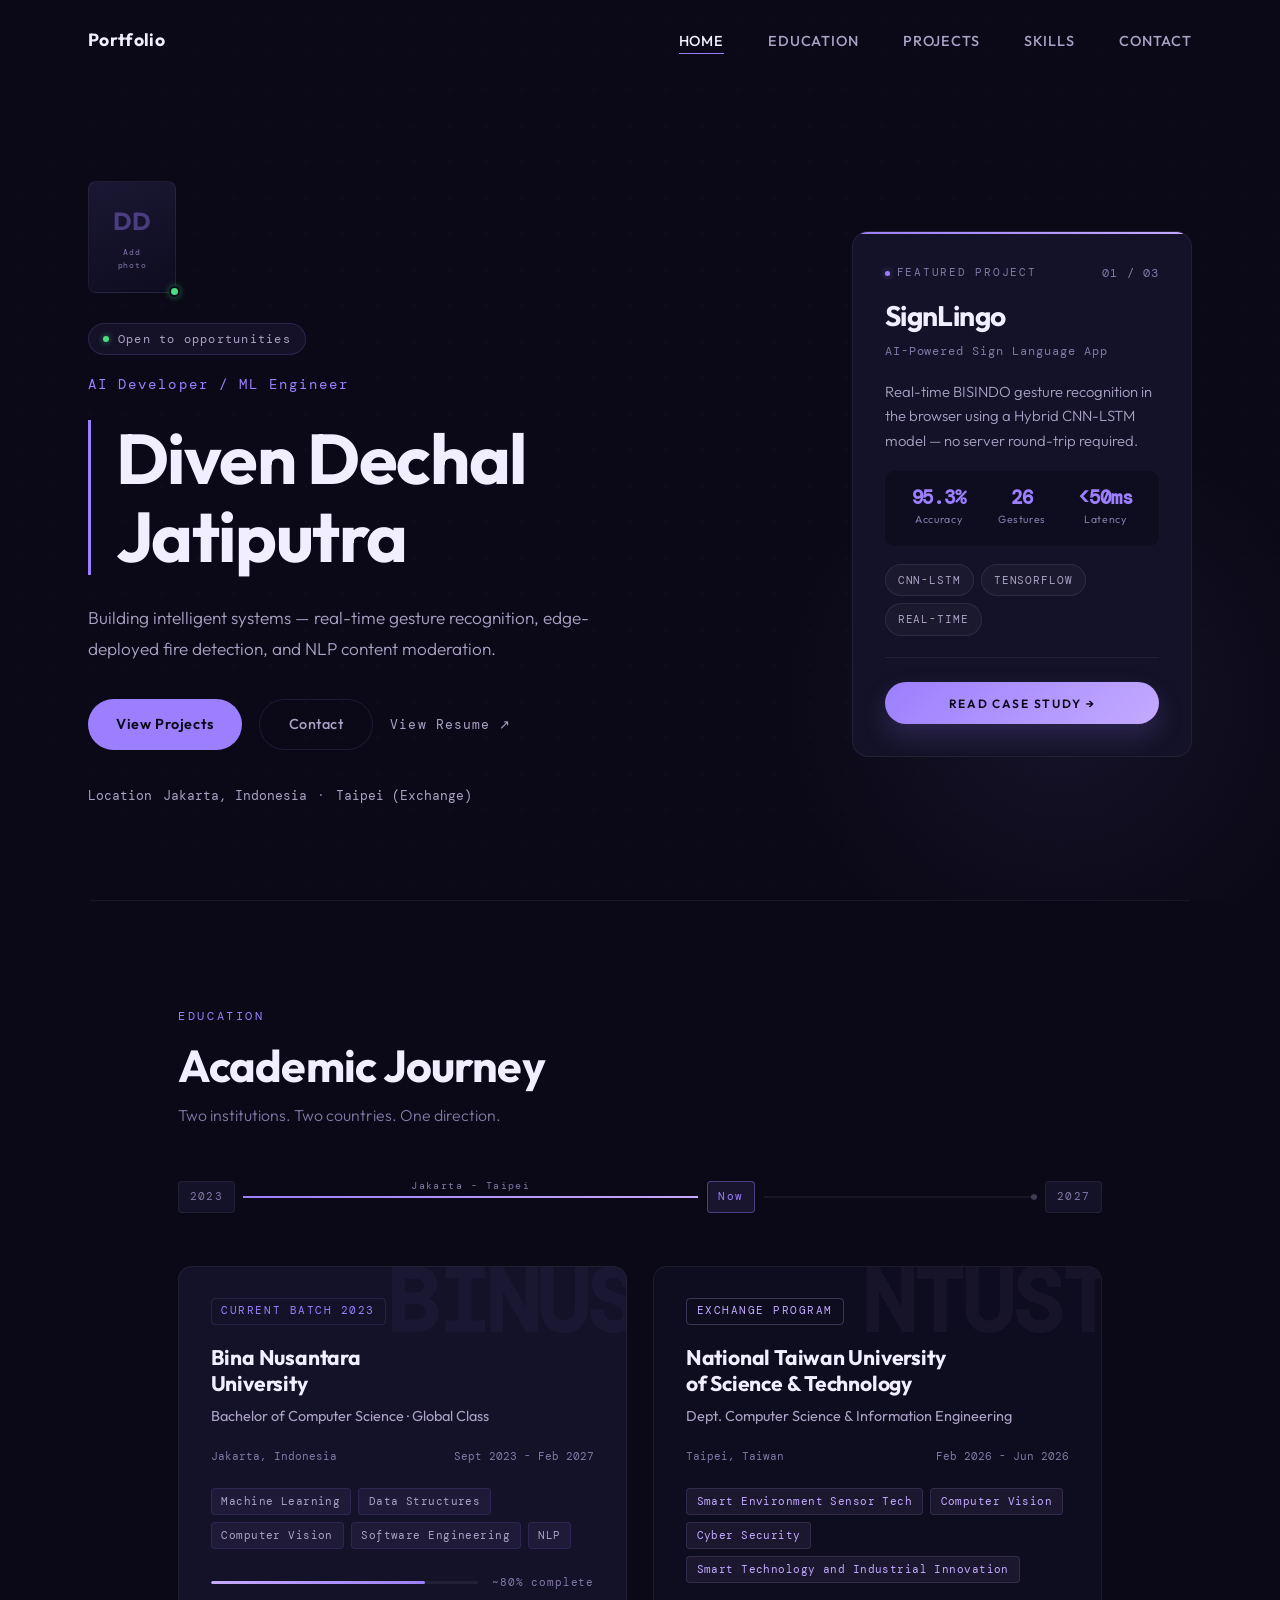
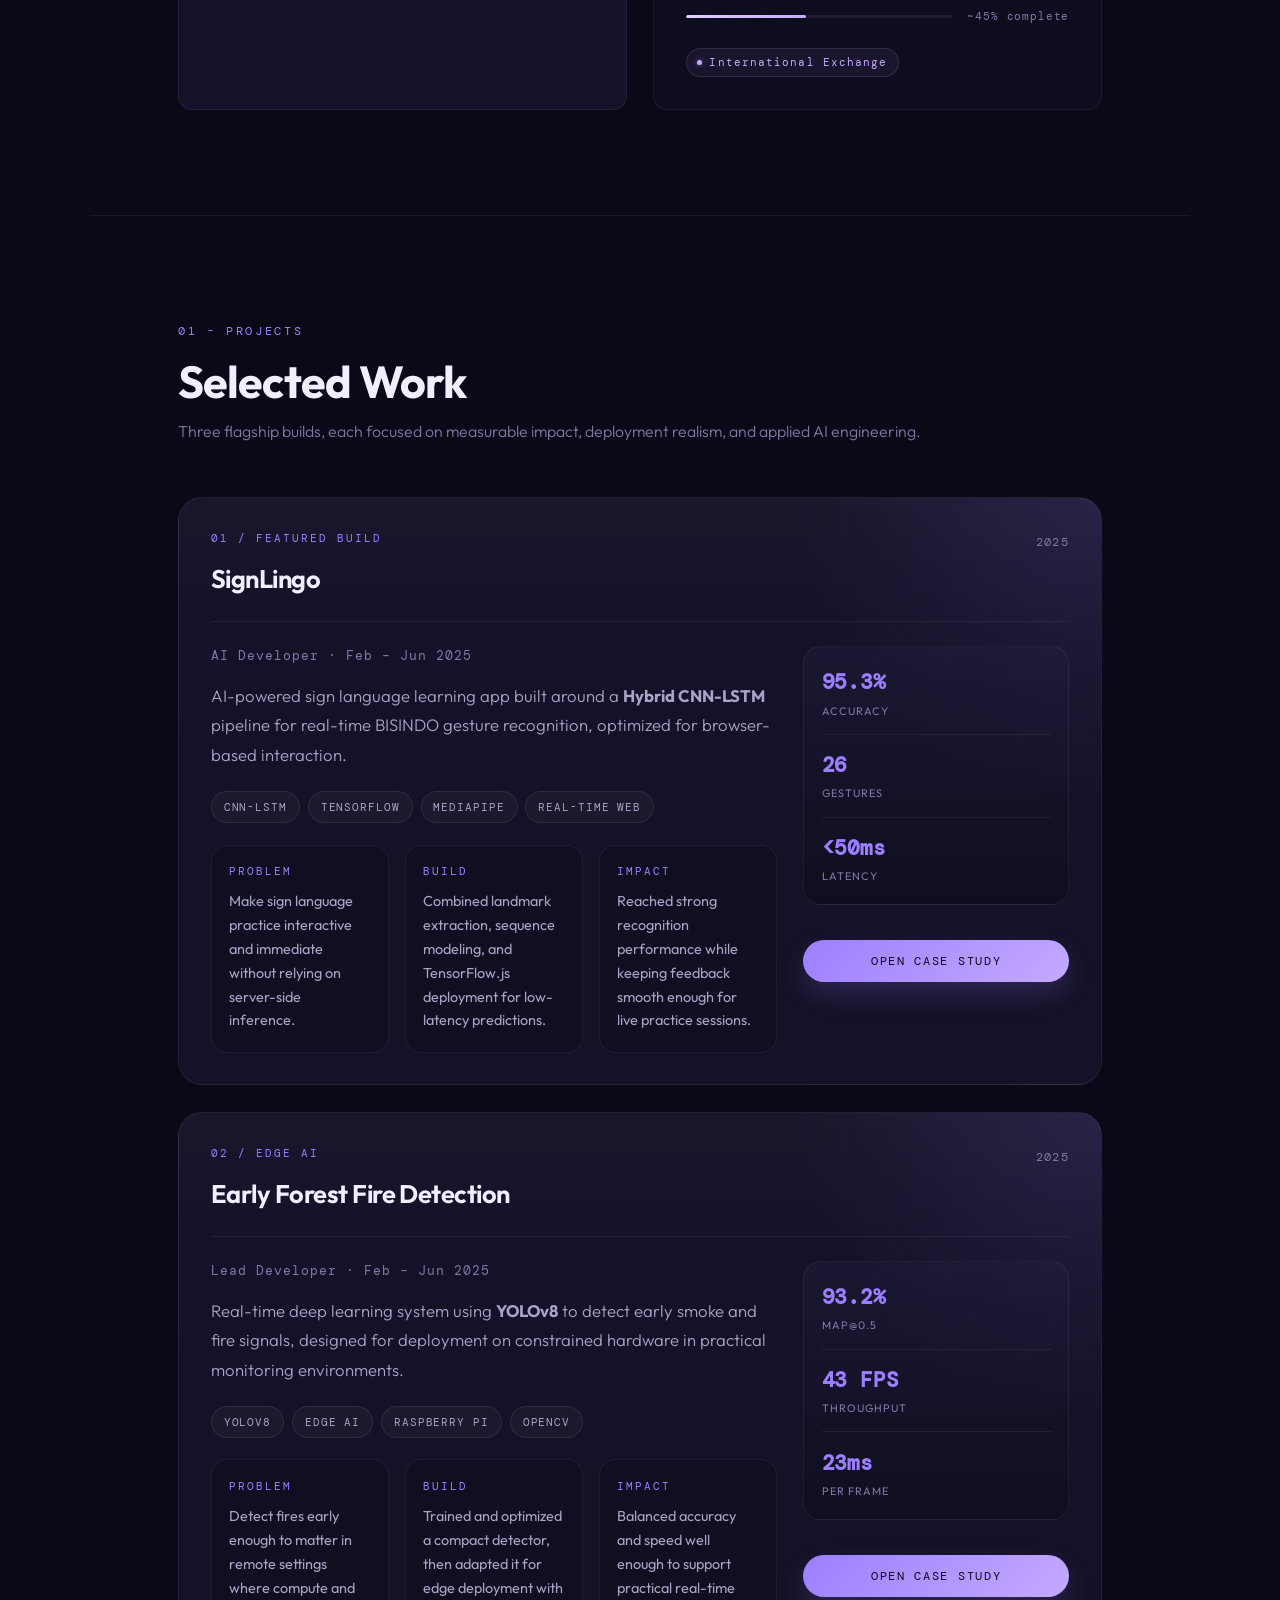
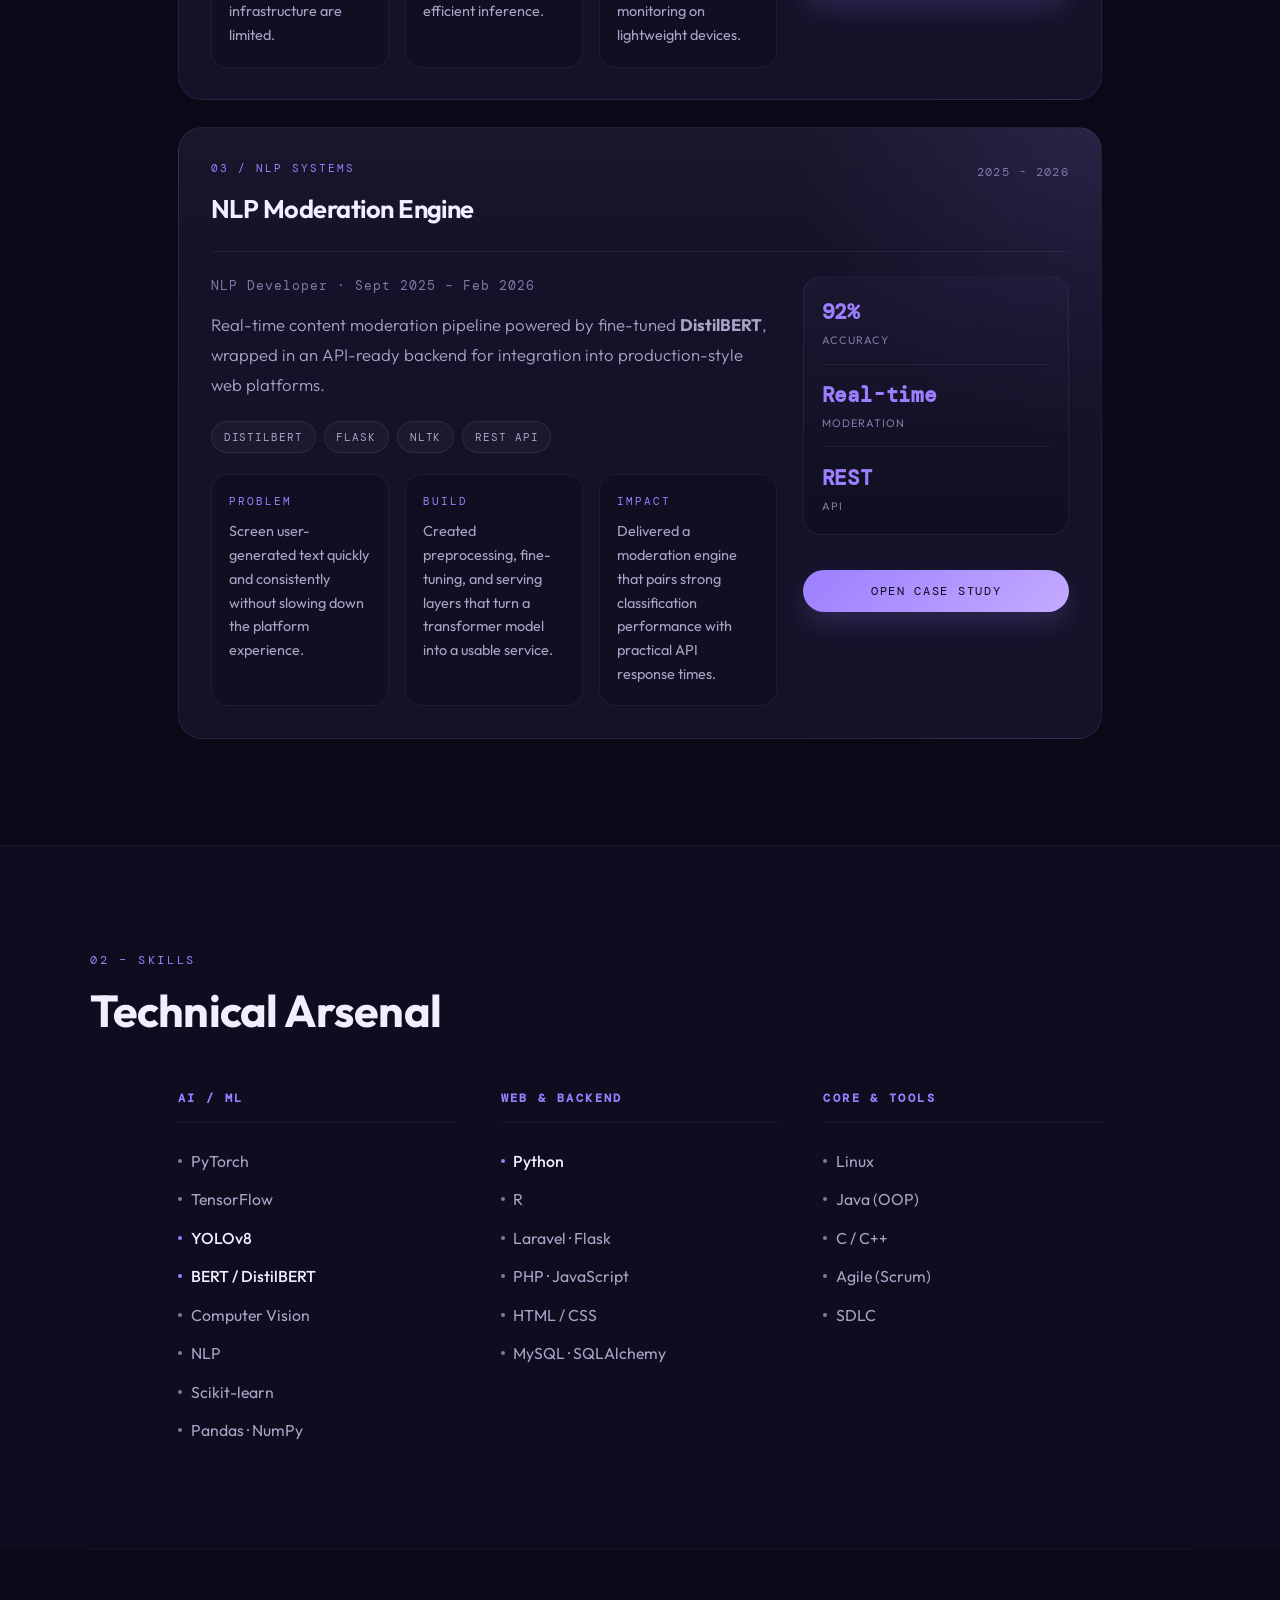
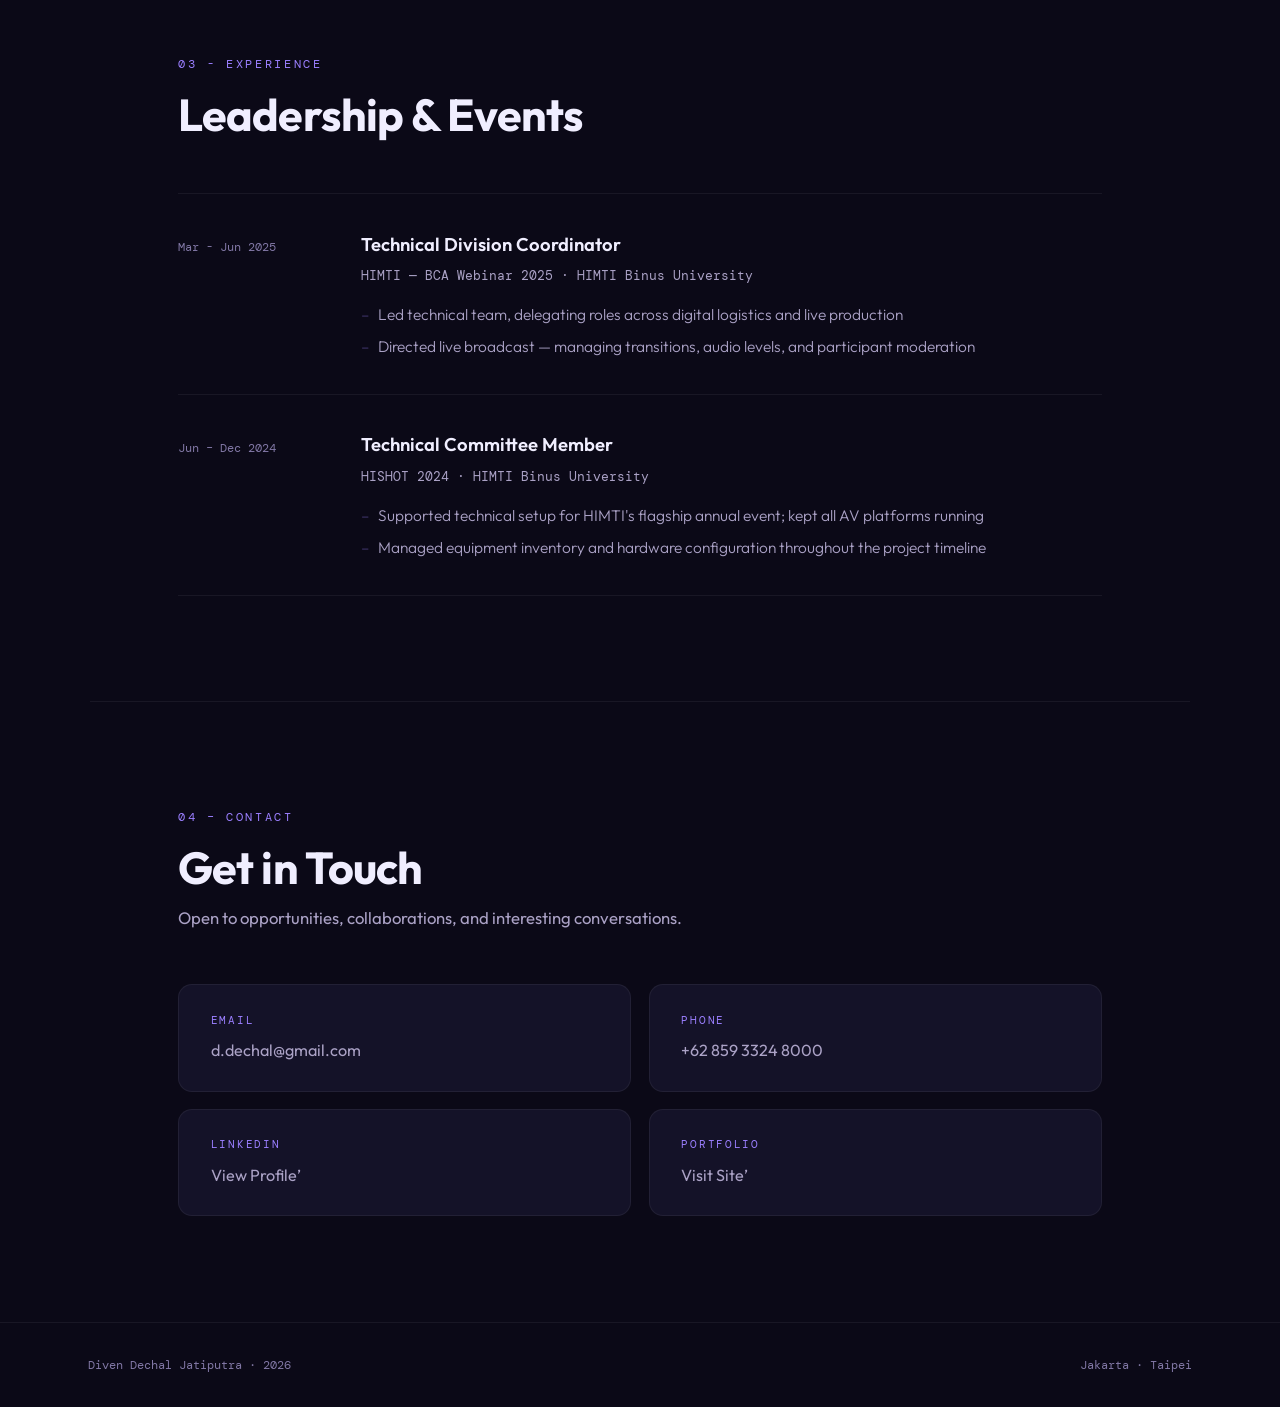
==== index.html @ 43685ad9 "Initial commit from VS Code" ====
<!DOCTYPE html>
<html lang="en">
<head>
  <meta charset="UTF-8" />
  <meta name="viewport" content="width=device-width, initial-scale=1.0"/>
  <title>Diven Dechal Jatiputra” Portfolio</title>
  <meta name="description" content="Portfolio of Diven Dechal Jatiputra, an AI Developer and ML Engineer building intelligent systems in computer vision and NLP." />
  <link rel="stylesheet" href="style.css" />
  <link rel="preconnect" href="https://fonts.googleapis.com">
  <link rel="preconnect" href="https://fonts.gstatic.com" crossorigin>
  <link href="https://fonts.googleapis.com/css2?family=Outfit:wght@300;400;500;600;700&family=DM+Mono:wght@300;400;500&display=swap" rel="stylesheet">
</head>
<body>

  <div class="scroll-progress" id="scrollProgress"></div>

  <nav class="nav" id="nav">
    <span class="nav-logo">Portfolio</span>
    <ul class="nav-links" id="navLinks">
      <li><a href="#about" class="nav-active">Home</a></li>
      <li><a href="#edu">Education</a></li>
      <li><a href="#projects">Projects</a></li>
      <li><a href="#skills">Skills</a></li>
      <li><a href="#contact">Contact</a></li>
    </ul>
    <button class="hamburger" id="hamburger" aria-label="Toggle menu">
      <span></span><span></span><span></span>
    </button>
  </nav>

  <section class="hero" id="about">
    <div class="hero-glow"></div>
    <div class="hero-grid-bg"></div>

    <div class="hero-body">
      <div class="hero-left">
        <div class="hero-avatar">
          <img src="your-photo.jpg" alt="Diven Dechal Jatiputra" class="avatar-img" />
          <div class="avatar-placeholder">
            <span class="avatar-placeholder-initials">DD</span>
            <span class="avatar-placeholder-hint mono">Add<br/>photo</span>
          </div>
          <span class="avatar-status-dot"></span>
        </div>
        <div class="hero-status mono">
          <span class="status-dot"></span>
          Open to opportunities
        </div>
        <p class="hero-role">AI Developer / ML Engineer</p>
        <h1 class="hero-name">
          <span class="name-bar"></span>
          Diven Dechal<br/>Jatiputra
        </h1>
        <p class="hero-desc">
          Building intelligent systems — real-time gesture recognition,
          edge-deployed fire detection, and NLP content moderation.
        </p>
        <div class="hero-btns">
          <a href="#projects" class="btn-primary">View Projects</a>
          <a href="#contact" class="btn-ghost">Contact</a>
          <a href="your-resume.pdf" target="_blank" class="btn-resume mono">View Resume &#x2197;</a>
        </div>
        <div class="hero-social mono">
          <span class="social-label">Location</span>
          <a href="#">Jakarta, Indonesia</a>
          <span class="social-sep">·</span>
          <a href="#">Taipei (Exchange)</a>
        </div>
      </div>

      <div class="hero-right">
        <div class="featured-card">
          <div class="featured-card-header">
            <div class="featured-label mono">
              <span class="featured-dot"></span>
              Featured Project
            </div>
            <span class="featured-num mono">01 / 03</span>
          </div>

          <h3 class="featured-title">SignLingo</h3>
          <p class="featured-sub mono">AI-Powered Sign Language App</p>
          <p class="featured-desc">
            Real-time BISINDO gesture recognition in the browser using a
            Hybrid CNN-LSTM model — no server round-trip required.
          </p>

          <div class="featured-metrics">
            <div class="f-metric">
              <span class="f-metric-val mono" data-val="95.3"><span class="count-num">0</span>%</span>
              <span class="f-metric-key">Accuracy</span>
            </div>
            <div class="f-metric">
              <span class="f-metric-val mono">26</span>
              <span class="f-metric-key">Gestures</span>
            </div>
            <div class="f-metric">
              <span class="f-metric-val mono">&lt;50ms</span>
              <span class="f-metric-key">Latency</span>
            </div>
          </div>

          <div class="featured-chips">
            <span class="chip mono">CNN-LSTM</span>
            <span class="chip mono">TensorFlow</span>
            <span class="chip mono">Real-time</span>
          </div>

          <div class="featured-footer">
            <button class="project-details-btn featured-details-btn" data-project="signlingo">Read Case Study &#x2192;</button>
          </div>
        </div>
      </div>
    </div>
  </section>

  
  <section class="section" id="edu">
    <div class="section-header">
      <span class="eyebrow mono"> Education</span>
      <h2 class="section-title">Academic Journey</h2>
      <p class="section-sub">Two institutions. Two countries. One direction.</p>
    </div>

    <div class="edu-journey-bar mono">
      <span class="journey-node journey-node-start">2023</span>
      <div class="journey-line">
        <div class="journey-line-fill"></div>
        <div class="journey-line-label">Jakarta - Taipei</div>
      </div>
      <span class="journey-node journey-node-now">Now</span>
      <div class="journey-line journey-line-future">
        <div class="journey-line-dot"></div>
      </div>
      <span class="journey-node journey-node-end">2027</span>
    </div>

    <div class="edu-cards-grid">

      <div class="edu-card-v2 fade-in">
        <div class="edu-bg-abbr">BINUS</div>
        <div class="edu-card-inner">
          <div class="edu-card-top">
            <span class="badge mono">Current Batch 2023</span>
            <span class="edu-flag"> </span>
          </div>
          <h3 class="edu-institution">Bina Nusantara<br/>University</h3>
          <p class="edu-degree">Bachelor of Computer Science · Global Class</p>
          <div class="edu-detail-row mono">
            <span class="edu-location">Jakarta, Indonesia</span>
            <span class="edu-period">Sept 2023 - Feb 2027</span>
          </div>
          <div class="edu-modules">
            <span class="edu-module-chip">Machine Learning</span>
            <span class="edu-module-chip">Data Structures</span>
            <span class="edu-module-chip">Computer Vision</span>
            <span class="edu-module-chip">Software Engineering</span>
            <span class="edu-module-chip">NLP</span>
          </div>
          <div class="edu-progress-wrap">
            <div class="edu-progress-bar">
              <div class="edu-progress-fill" style="--prog: 80%"></div>
            </div>
            <span class="edu-progress-label mono">~80% complete</span>
          </div>
        </div>
      </div>

      <div class="edu-card-v2 edu-card-exchange fade-in">
        <div class="edu-bg-abbr edu-bg-abbr-purple">NTUST</div>
        <div class="edu-card-inner">
          <div class="edu-card-top">
            <span class="badge badge-purple mono">Exchange Program</span>
          
          </div>
          <h3 class="edu-institution">National Taiwan University<br/>of Science &amp; Technology</h3>
          <p class="edu-degree">Dept. Computer Science &amp; Information Engineering</p>
          <div class="edu-detail-row mono">
            <span class="edu-location"> Taipei, Taiwan</span>
            <span class="edu-period">Feb 2026 - Jun 2026</span>
          </div>
          <div class="edu-modules">
            <span class="edu-module-chip edu-module-chip-purple">Smart Environment Sensor Tech</span>
            <span class="edu-module-chip edu-module-chip-purple">Computer Vision</span>
            <span class="edu-module-chip edu-module-chip-purple">Cyber Security</span>
            <span class="edu-module-chip edu-module-chip-purple">Smart Technology and Industrial Innovation</span>
          </div>
          <div class="edu-progress-wrap">
            <div class="edu-progress-bar edu-progress-bar-purple">
              <div class="edu-progress-fill edu-progress-fill-purple" style="--prog: 45%"></div>
            </div>
            <span class="edu-progress-label mono">~45% complete</span>
          </div>
          <div class="edu-exchange-badge mono">
            <span class="ex-dot"></span>
            International Exchange
          </div>
        </div>
      </div>

    </div>
  </section>

  
  <section class="section" id="projects">
    <div class="section-header">
      <span class="eyebrow mono">01 - Projects</span>
      <h2 class="section-title">Selected Work</h2>
      <p class="section-sub">Three flagship builds, each focused on measurable impact, deployment realism, and applied AI engineering.</p>
    </div>

    <div class="project-showcase">

      <article class="project-card fade-in">
        <div class="project-card-head">
          <div>
            <p class="project-kicker mono">01 / Featured Build</p>
            <h3 class="project-title">SignLingo</h3>
          </div>
          <span class="project-year mono">2025</span>
        </div>

        <div class="project-card-body">
          <div class="project-main">
            <p class="project-role mono">AI Developer · Feb – Jun 2025</p>
            <p class="project-desc">
              AI-powered sign language learning app built around a <strong>Hybrid CNN-LSTM</strong>
              pipeline for real-time BISINDO gesture recognition, optimized for browser-based interaction.
            </p>

            <div class="project-chips">
              <span class="chip mono">CNN-LSTM</span>
              <span class="chip mono">TensorFlow</span>
              <span class="chip mono">MediaPipe</span>
              <span class="chip mono">Real-time Web</span>
            </div>

            <div class="project-story-grid">
              <div class="project-story-block">
                <span class="project-story-label mono">Problem</span>
                <p>Make sign language practice interactive and immediate without relying on server-side inference.</p>
              </div>
              <div class="project-story-block">
                <span class="project-story-label mono">Build</span>
                <p>Combined landmark extraction, sequence modeling, and TensorFlow.js deployment for low-latency predictions.</p>
              </div>
              <div class="project-story-block">
                <span class="project-story-label mono">Impact</span>
                <p>Reached strong recognition performance while keeping feedback smooth enough for live practice sessions.</p>
              </div>
            </div>
          </div>

          <aside class="project-side">
            <div class="project-metric-panel">
              <div class="proj-metric">
                <span class="proj-metric-val mono">95.3%</span>
                <span class="proj-metric-key">Accuracy</span>
              </div>
              <div class="proj-metric">
                <span class="proj-metric-val mono">26</span>
                <span class="proj-metric-key">Gestures</span>
              </div>
              <div class="proj-metric">
                <span class="proj-metric-val mono">&lt;50ms</span>
                <span class="proj-metric-key">Latency</span>
              </div>
            </div>
            <button class="project-details-btn mono" data-project="signlingo">Open Case Study</button>
          </aside>
        </div>
      </article>

      <article class="project-card fade-in">
        <div class="project-card-head">
          <div>
            <p class="project-kicker mono">02 / Edge AI</p>
            <h3 class="project-title">Early Forest Fire Detection</h3>
          </div>
          <span class="project-year mono">2025</span>
        </div>

        <div class="project-card-body">
          <div class="project-main">
            <p class="project-role mono">Lead Developer · Feb – Jun 2025</p>
            <p class="project-desc">
              Real-time deep learning system using <strong>YOLOv8</strong> to detect early smoke and fire signals,
              designed for deployment on constrained hardware in practical monitoring environments.
            </p>

            <div class="project-chips">
              <span class="chip mono">YOLOv8</span>
              <span class="chip mono">Edge AI</span>
              <span class="chip mono">Raspberry Pi</span>
              <span class="chip mono">OpenCV</span>
            </div>

            <div class="project-story-grid">
              <div class="project-story-block">
                <span class="project-story-label mono">Problem</span>
                <p>Detect fires early enough to matter in remote settings where compute and infrastructure are limited.</p>
              </div>
              <div class="project-story-block">
                <span class="project-story-label mono">Build</span>
                <p>Trained and optimized a compact detector, then adapted it for edge deployment with efficient inference.</p>
              </div>
              <div class="project-story-block">
                <span class="project-story-label mono">Impact</span>
                <p>Balanced accuracy and speed well enough to support practical real-time monitoring on lightweight devices.</p>
              </div>
            </div>
          </div>

          <aside class="project-side">
            <div class="project-metric-panel">
              <div class="proj-metric">
                <span class="proj-metric-val mono">93.2%</span>
                <span class="proj-metric-key">mAP@0.5</span>
              </div>
              <div class="proj-metric">
                <span class="proj-metric-val mono">43 FPS</span>
                <span class="proj-metric-key">Throughput</span>
              </div>
              <div class="proj-metric">
                <span class="proj-metric-val mono">23ms</span>
                <span class="proj-metric-key">Per Frame</span>
              </div>
            </div>
            <button class="project-details-btn mono" data-project="firedetect">Open Case Study</button>
          </aside>
        </div>
      </article>

      <article class="project-card fade-in">
        <div class="project-card-head">
          <div>
            <p class="project-kicker mono">03 / NLP Systems</p>
            <h3 class="project-title">NLP Moderation Engine</h3>
          </div>
          <span class="project-year mono">2025 - 2026</span>
        </div>

        <div class="project-card-body">
          <div class="project-main">
            <p class="project-role mono">NLP Developer · Sept 2025 – Feb 2026</p>
            <p class="project-desc">
              Real-time content moderation pipeline powered by fine-tuned <strong>DistilBERT</strong>,
              wrapped in an API-ready backend for integration into production-style web platforms.
            </p>

            <div class="project-chips">
              <span class="chip mono">DistilBERT</span>
              <span class="chip mono">Flask</span>
              <span class="chip mono">NLTK</span>
              <span class="chip mono">REST API</span>
            </div>

            <div class="project-story-grid">
              <div class="project-story-block">
                <span class="project-story-label mono">Problem</span>
                <p>Screen user-generated text quickly and consistently without slowing down the platform experience.</p>
              </div>
              <div class="project-story-block">
                <span class="project-story-label mono">Build</span>
                <p>Created preprocessing, fine-tuning, and serving layers that turn a transformer model into a usable service.</p>
              </div>
              <div class="project-story-block">
                <span class="project-story-label mono">Impact</span>
                <p>Delivered a moderation engine that pairs strong classification performance with practical API response times.</p>
              </div>
            </div>
          </div>

          <aside class="project-side">
            <div class="project-metric-panel">
              <div class="proj-metric">
                <span class="proj-metric-val mono">92%</span>
                <span class="proj-metric-key">Accuracy</span>
              </div>
              <div class="proj-metric">
                <span class="proj-metric-val mono">Real-time</span>
                <span class="proj-metric-key">Moderation</span>
              </div>
              <div class="proj-metric">
                <span class="proj-metric-val mono">REST</span>
                <span class="proj-metric-key">API</span>
              </div>
            </div>
            <button class="project-details-btn mono" data-project="nlpmod">Open Case Study</button>
          </aside>
        </div>
      </article>

    </div>
  </section>

  
  <div class="modal-backdrop" id="modalBackdrop">
    <div class="modal" id="modal" role="dialog" aria-modal="true">
      <div class="modal-header">
        <div class="modal-header-left">
          <span class="modal-num mono" id="modalNum"></span>
          <div>
            <h2 class="modal-title" id="modalTitle"></h2>
            <p class="modal-role mono" id="modalRole"></p>
          </div>
        </div>
        <button class="modal-close" id="modalClose" aria-label="Close">&#x2715;</button>
      </div>
      <div class="modal-chips" id="modalChips"></div>
      <div class="modal-body" id="modalBody"></div>
    </div>
  </div>

  
  <section class="section skills-section" id="skills">
    <div class="section-header">
      <span class="eyebrow mono">02 – Skills</span>
      <h2 class="section-title">Technical Arsenal</h2>
    </div>

    <div class="skills-grid">
      <div class="skill-col fade-in">
        <h4 class="skill-heading mono">AI / ML</h4>
        <ul class="skill-list">
          <li>PyTorch</li>
          <li>TensorFlow</li>
          <li class="highlight">YOLOv8</li>
          <li class="highlight">BERT / DistilBERT</li>
          <li>Computer Vision</li>
          <li>NLP</li>
          <li>Scikit-learn</li>
          <li>Pandas · NumPy</li>
        </ul>
      </div>
      <div class="skill-col fade-in">
        <h4 class="skill-heading mono">Web & Backend</h4>
        <ul class="skill-list">
          <li class="highlight">Python</li>
          <li>R</li>
          <li>Laravel · Flask</li>
          <li>PHP · JavaScript</li>
          <li>HTML / CSS</li>
          <li>MySQL · SQLAlchemy</li>
        </ul>
      </div>
      <div class="skill-col fade-in">
        <h4 class="skill-heading mono">Core & Tools</h4>
        <ul class="skill-list">
          <li>Linux</li>
          <li>Java (OOP)</li>
          <li>C / C++</li>
          <li>Agile (Scrum)</li>
          <li>SDLC</li>
        </ul>
      </div>
    </div>
  </section>

  
  <section class="section" id="org">
    <div class="section-header">
      <span class="eyebrow mono">03 - Experience</span>
      <h2 class="section-title">Leadership & Events</h2>
    </div>
    <div class="exp-list">
      <div class="exp-row fade-in">
        <div class="exp-left">
          <span class="exp-date mono">Mar - Jun 2025</span>
        </div>
        <div class="exp-right">
          <h4>Technical Division Coordinator</h4>
          <p class="exp-org mono">HIMTI — BCA Webinar 2025 · HIMTI Binus University</p>
          <ul class="exp-bullets">
            <li>Led technical team, delegating roles across digital logistics and live production</li>
            <li>Directed live broadcast — managing transitions, audio levels, and participant moderation</li>
          </ul>
        </div>
      </div>
      <div class="exp-row fade-in">
        <div class="exp-left">
          <span class="exp-date mono">Jun – Dec 2024</span>
        </div>
        <div class="exp-right">
          <h4>Technical Committee Member</h4>
          <p class="exp-org mono">HISHOT 2024 · HIMTI Binus University</p>
          <ul class="exp-bullets">
            <li>Supported technical setup for HIMTI's flagship annual event; kept all AV platforms running</li>
            <li>Managed equipment inventory and hardware configuration throughout the project timeline</li>
          </ul>
        </div>
      </div>
    </div>
  </section>

  
  <section class="section contact-section" id="contact">
    <div class="section-header">
      <span class="eyebrow mono">04 – Contact</span>
      <h2 class="section-title">Get in Touch</h2>
      <p class="contact-sub">Open to opportunities, collaborations, and interesting conversations.</p>
    </div>
    <div class="contact-grid">
      <a href="mailto:d.dechal@gmail.com" class="contact-card fade-in">
        <span class="contact-label mono">Email</span>
        <span class="contact-val">d.dechal@gmail.com</span>
      </a>
      <a href="tel:+6285933248000" class="contact-card fade-in">
        <span class="contact-label mono">Phone</span>
        <span class="contact-val">+62 859 3324 8000</span>
      </a>
      <a href="#" class="contact-card fade-in">
        <span class="contact-label mono">LinkedIn</span>
        <span class="contact-val">View Profile’</span>
      </a>
      <a href="#" class="contact-card fade-in">
        <span class="contact-label mono">Portfolio</span>
        <span class="contact-val">Visit Site’</span>
      </a>
    </div>
  </section>

  <footer class="footer">
    <span class="mono">Diven Dechal Jatiputra · 2026</span>
    <span class="mono">Jakarta · Taipei</span>
  </footer>

  
  <button class="back-to-top" id="backToTop" aria-label="Back to top">→</button>

  <script src="script.js" defer></script>
</body>
</html>
---- style.css ----
:root {
  --bg:        #0b0917;
  --bg-2:      #0e0c1f;
  --surface:   #141228;
  --surface-2: #1a1733;
  --border:    rgba(155, 127, 255, 0.15);
  --border-sub: rgba(255, 255, 255, 0.06);

  --accent:    #9b7fff;
  --accent-lo: rgba(155, 127, 255, 0.1);
  --accent-dim: rgba(155, 127, 255, 0.4);
  --accent-2:  #c4aaff;

  --text:      #f0eeff;
  --text-muted:#aba2c6;
  --text-dim:  #8278a6;

  --font:  'Outfit', sans-serif;
  --mono:  'DM Mono', 'Courier New', monospace;

  --radius:    8px;
  --radius-lg: 14px;
  --t: 0.25s ease;
}


*, *::before, *::after { box-sizing: border-box; margin: 0; padding: 0; }
html {
  scroll-behavior: smooth;
  font-size: 110%;
}
body {
  background: var(--bg);
  color: var(--text);
  font-family: var(--font);
  font-weight: 400;
  line-height: 1.65;
  overflow-x: hidden;
}
a { color: inherit; text-decoration: none; }
ul { list-style: none; }

a:focus-visible, button:focus-visible {
  outline: 2px dashed var(--accent);
  outline-offset: 4px;
  border-radius: 4px;
}


.mono { font-family: var(--mono); }


::-webkit-scrollbar { width: 4px; }
::-webkit-scrollbar-track { background: var(--bg); }
::-webkit-scrollbar-thumb { background: var(--accent-dim); border-radius: 2px; }


.scroll-progress {
  position: fixed;
  top: 0; left: 0;
  height: 2px;
  width: 0%;
  background: linear-gradient(90deg, var(--accent), var(--accent-2));
  z-index: 200;
  transition: width 0.1s linear;
}


.back-to-top {
  position: fixed;
  bottom: 2rem; right: 2rem;
  z-index: 150;
  width: 40px; height: 40px;
  border-radius: 50%;
  background: var(--surface);
  border: 1px solid var(--border);
  color: var(--text-muted);
  font-size: 1rem;
  cursor: pointer;
  display: flex;
  align-items: center;
  justify-content: center;
  opacity: 0;
  transform: translateY(10px);
  transition: opacity var(--t), transform var(--t), background var(--t), color var(--t);
  pointer-events: none;
}
.back-to-top.visible {
  opacity: 1;
  transform: translateY(0);
  pointer-events: auto;
}
.back-to-top:hover {
  background: var(--accent);
  color: var(--bg);
  border-color: var(--accent);
}


.nav {
  position: fixed;
  top: 0; left: 0; right: 0;
  z-index: 100;
  display: flex;
  align-items: center;
  justify-content: space-between;
  padding: 1.4rem 5rem;
  transition: background var(--t), border-color var(--t);
}
.nav.scrolled {
  background: rgba(11, 9, 23, 0.92);
  backdrop-filter: blur(16px);
  border-bottom: 1px solid var(--border-sub);
}
.nav-logo {
  font-weight: 700;
  font-size: 1rem;
  letter-spacing: 0.02em;
  color: var(--text);
}
.nav-links {
  display: flex;
  gap: 2.5rem;
  align-items: center;
}
.nav-links a {
  font-size: 0.82rem;
  font-weight: 500;
  letter-spacing: 0.06em;
  text-transform: uppercase;
  color: var(--text-muted);
  transition: color var(--t);
  position: relative;
}
.nav-links a::after {
  content: '';
  position: absolute;
  bottom: -4px; left: 0;
  width: 0; height: 1px;
  background: var(--accent);
  transition: width 0.25s ease;
}
.nav-links a:hover,
.nav-links a.nav-active { color: var(--text); }
.nav-links a.nav-active::after { width: 100%; }
.nav-links a:hover::after { width: 100%; }

.hamburger {
  display: none;
  flex-direction: column;
  gap: 5px;
  background: none;
  border: none;
  cursor: pointer;
  padding: 4px;
}
.hamburger span {
  display: block;
  width: 22px; height: 1.5px;
  background: var(--text);
  border-radius: 2px;
  transition: var(--t);
}
.hamburger.active span:nth-child(1) { transform: rotate(45deg) translate(4.5px, 4.5px); }
.hamburger.active span:nth-child(2) { opacity: 0; }
.hamburger.active span:nth-child(3) { transform: rotate(-45deg) translate(4.5px, -4.5px); }


.hero {
  position: relative;
  min-height: 100vh;
  display: flex;
  align-items: center;
  padding: 0 5rem;
  overflow: hidden;
}


.hero-grid-bg {
  position: absolute;
  inset: 0;
  background-image: radial-gradient(circle, rgba(155,127,255,0.08) 1px, transparent 1px);
  background-size: 36px 36px;
  pointer-events: none;
  opacity: 0.6;
  mask-image: radial-gradient(ellipse 80% 80% at 50% 50%, black 40%, transparent 100%);
}

.hero-glow {
  position: absolute;
  bottom: -100px; right: -80px;
  width: 600px; height: 600px;
  background: radial-gradient(circle, rgba(155,127,255,0.08) 0%, transparent 65%);
  pointer-events: none;
}

.hero-body {
  width: 100%;
  display: flex;
  align-items: center;
  justify-content: space-between;
  gap: 4rem;
  padding-top: 5rem;
}


.hero-left { max-width: 560px; }


/* ── hero avatar — resume style ── */
.hero-avatar {
  position: relative;
  width: 88px;
  height: 112px;
  margin-bottom: 1.6rem;
  opacity: 0;
  animation: fadeUp 0.6s 0.0s forwards;
  flex-shrink: 0;
  transition: width 0.35s cubic-bezier(0.34, 1.56, 0.64, 1),
              height 0.35s cubic-bezier(0.34, 1.56, 0.64, 1),
              transform 0.35s cubic-bezier(0.34, 1.56, 0.64, 1),
              box-shadow 0.35s ease;
  cursor: pointer;
  z-index: 2;
}
.hero-avatar:hover {
  width: 160px;
  height: 204px;
  transform: translateY(-8px);
  box-shadow: 0 24px 60px rgba(0, 0, 0, 0.5), 0 0 0 1px var(--border);
}
.avatar-img {
  width: 100%;
  height: 100%;
  border-radius: 8px;
  object-fit: cover;
  object-position: top;
  border: 1px solid var(--border);
  display: block;
  transition: border-color 0.35s ease;
}
.hero-avatar:hover .avatar-img { border-color: var(--accent-dim); }
.avatar-img[src="your-photo.jpg"] { display: none; }
.avatar-placeholder {
  position: absolute;
  inset: 0;
  border-radius: 8px;
  background: linear-gradient(160deg, var(--surface-2), var(--bg-2));
  border: 1px solid var(--border-sub);
  display: flex;
  flex-direction: column;
  align-items: center;
  justify-content: center;
  gap: 0.3rem;
}
.avatar-placeholder-initials {
  font-family: var(--font);
  font-size: 1.4rem;
  font-weight: 700;
  color: var(--accent-dim);
  letter-spacing: -0.02em;
}
.avatar-placeholder-hint {
  font-family: var(--mono);
  font-size: 0.48rem;
  color: var(--text-dim);
  letter-spacing: 0.08em;
  text-align: center;
  line-height: 1.5;
}
.avatar-img:not([src="your-photo.jpg"]) + .avatar-placeholder { display: none; }
.avatar-status-dot {
  position: absolute;
  bottom: -4px;
  right: -4px;
  width: 11px;
  height: 11px;
  border-radius: 50%;
  background: #4ade80;
  border: 2px solid var(--bg);
  box-shadow: 0 0 6px rgba(74, 222, 128, 0.5);
  animation: pulse-green 2s infinite;
}

.hero-status {
  display: inline-flex;
  align-items: center;
  gap: 0.5rem;
  font-size: 0.7rem;
  letter-spacing: 0.1em;
  color: var(--text-muted);
  background: rgba(155, 127, 255, 0.07);
  border: 1px solid rgba(155, 127, 255, 0.18);
  padding: 0.3rem 0.8rem;
  border-radius: 100px;
  margin-bottom: 1rem;
  opacity: 0;
  animation: fadeUp 0.6s 0.05s forwards;
}
.status-dot {
  width: 6px; height: 6px;
  border-radius: 50%;
  background: #4ade80;
  box-shadow: 0 0 6px rgba(74, 222, 128, 0.6);
  animation: pulse-green 2s infinite;
}
@keyframes pulse-green {
  0%, 100% { opacity: 1; }
  50%       { opacity: 0.4; }
}

.hero-role {
  font-family: var(--mono);
  font-size: 0.78rem;
  letter-spacing: 0.15em;
  color: var(--accent);
  margin-bottom: 1.4rem;
  opacity: 0;
  animation: fadeUp 0.6s 0.15s forwards;
}
.hero-name {
  font-size: clamp(2.8rem, 5.5vw, 4.5rem);
  font-weight: 700;
  line-height: 1.1;
  letter-spacing: -0.02em;
  padding-left: 1.4rem;
  border-left: 3px solid var(--accent);
  margin-bottom: 1.6rem;
  opacity: 0;
  animation: fadeUp 0.7s 0.28s forwards;
}
.hero-desc {
  font-size: 0.98rem;
  font-weight: 300;
  color: var(--text-muted);
  line-height: 1.75;
  margin-bottom: 2rem;
  opacity: 0;
  animation: fadeUp 0.7s 0.42s forwards;
}
.hero-btns {
  display: flex;
  gap: 1rem;
  flex-wrap: wrap;
  margin-bottom: 2rem;
  opacity: 0;
  animation: fadeUp 0.7s 0.54s forwards;
}
.hero-social {
  display: flex;
  align-items: center;
  gap: 0.6rem;
  font-size: 0.75rem;
  color: var(--text-dim);
  opacity: 0;
  animation: fadeUp 0.7s 0.66s forwards;
}
.social-label { color: var(--text-muted); }
.hero-social a { color: var(--text-muted); transition: color var(--t); }
.hero-social a:hover { color: var(--accent); }
.social-sep { color: var(--text-dim); }


/* ── hero right: featured project card ── */
.hero-right {
  flex-shrink: 0;
  width: 340px;
  opacity: 0;
  animation: fadeUp 0.7s 0.4s forwards;
}

.featured-card {
  background: var(--surface);
  border: 1px solid var(--border-sub);
  border-radius: 16px;
  padding: 1.8rem;
  display: flex;
  flex-direction: column;
  gap: 1rem;
  position: relative;
  overflow: hidden;
  transition: border-color var(--t), box-shadow var(--t);
}
.featured-card::before {
  content: '';
  position: absolute;
  top: 0; left: 0; right: 0;
  height: 2px;
  background: linear-gradient(90deg, var(--accent), var(--accent-2));
}
.featured-card:hover {
  border-color: var(--border);
  box-shadow: 0 12px 48px rgba(0,0,0,0.4);
}

.featured-card-header {
  display: flex;
  justify-content: space-between;
  align-items: center;
}
.featured-label {
  display: flex;
  align-items: center;
  gap: 0.4rem;
  font-size: 0.62rem;
  letter-spacing: 0.16em;
  text-transform: uppercase;
  color: var(--text-dim);
}
.featured-dot {
  width: 5px; height: 5px;
  border-radius: 50%;
  background: var(--accent);
  box-shadow: 0 0 6px rgba(155,127,255,0.6);
}
.featured-num {
  font-size: 0.68rem;
  color: var(--text-dim);
  letter-spacing: 0.1em;
}

.featured-title {
  font-size: 1.6rem;
  font-weight: 700;
  letter-spacing: -0.02em;
  line-height: 1.1;
  color: var(--text);
}
.featured-sub {
  font-size: 0.68rem;
  color: var(--text-dim);
  letter-spacing: 0.08em;
  margin-top: -0.4rem;
}
.featured-desc {
  font-size: 0.84rem;
  font-weight: 300;
  color: var(--text-muted);
  line-height: 1.65;
}

.featured-metrics {
  display: grid;
  grid-template-columns: repeat(3, 1fr);
  gap: 0.6rem;
  background: var(--bg-2);
  border-radius: 10px;
  padding: 1rem;
}
.f-metric {
  display: flex;
  flex-direction: column;
  gap: 0.2rem;
  align-items: center;
  text-align: center;
}
.f-metric-val {
  font-size: 1.1rem;
  font-weight: 600;
  color: var(--accent);
  letter-spacing: -0.01em;
  line-height: 1;
}
.f-metric-key {
  font-size: 0.6rem;
  color: var(--text-dim);
  letter-spacing: 0.06em;
}

.featured-chips {
  display: flex;
  flex-wrap: wrap;
  gap: 0.4rem;
}

.featured-footer {
  display: flex;
  align-items: center;
  justify-content: space-between;
  padding-top: 0.4rem;
  border-top: 1px solid var(--border-sub);
  margin-top: 0.2rem;
}
.featured-details-btn {
  background: var(--accent);
  color: var(--bg);
  border: none;
  font-family: var(--font);
  font-size: 0.75rem;
  font-weight: 600;
  padding: 0.5rem 1rem;
  border-radius: 6px;
  cursor: pointer;
  transition: opacity var(--t), transform var(--t);
}
.featured-details-btn:hover { opacity: 0.85; transform: translateY(-1px); }
.featured-all {
  font-size: 0.7rem;
  color: var(--text-dim);
  letter-spacing: 0.08em;
  transition: color var(--t);
}
.featured-all:hover { color: var(--accent); }

/* ── resume button ── */
.btn-resume {
  display: inline-flex;
  align-items: center;
  font-size: 0.75rem;
  letter-spacing: 0.08em;
  color: var(--text-muted);
  padding: 0.72rem 0;
  transition: color var(--t);
}
.btn-resume:hover { color: var(--accent); }


.btn-primary {
  display: inline-flex;
  align-items: center;
  gap: 0.4rem;
  background: var(--accent);
  color: var(--bg);
  font-family: var(--font);
  font-weight: 600;
  font-size: 0.82rem;
  letter-spacing: 0.04em;
  padding: 0.72rem 1.6rem;
  border-radius: 100px;
  transition: opacity var(--t), transform var(--t);
}
.btn-primary:hover { opacity: 0.88; transform: translateY(-1px); }

.btn-ghost {
  display: inline-flex;
  align-items: center;
  gap: 0.4rem;
  border: 1px solid var(--border);
  color: var(--text-muted);
  font-family: var(--font);
  font-weight: 500;
  font-size: 0.82rem;
  letter-spacing: 0.04em;
  padding: 0.72rem 1.6rem;
  border-radius: 100px;
  transition: border-color var(--t), color var(--t);
}
.btn-ghost:hover { border-color: var(--accent); color: var(--accent); }


.section {
  max-width: 1100px;
  margin: 0 auto;
  padding: 6rem 5rem;
  border-top: 1px solid var(--border-sub);
}
.section-header { margin-bottom: 3rem; }
.eyebrow {
  display: block;
  font-size: 0.68rem;
  letter-spacing: 0.22em;
  text-transform: uppercase;
  color: var(--accent);
  margin-bottom: 0.8rem;
}
.section-title {
  font-size: clamp(1.8rem, 3.5vw, 2.6rem);
  font-weight: 700;
  letter-spacing: -0.02em;
  line-height: 1.15;
}
.section-sub {
  margin-top: 0.6rem;
  font-size: 0.9rem;
  color: var(--text-dim);
  font-weight: 300;
}


.fade-in {
  opacity: 0;
  transform: translateY(18px);
  transition: opacity 0.55s ease, transform 0.55s ease;
}
.fade-in.visible { opacity: 1; transform: translateY(0); }




.edu-journey-bar {
  display: flex;
  align-items: center;
  gap: 0;
  margin-bottom: 3rem;
  font-size: 0.65rem;
  letter-spacing: 0.12em;
  color: var(--text-dim);
}
.journey-node {
  white-space: nowrap;
  padding: 0.3rem 0.6rem;
  border: 1px solid var(--border-sub);
  border-radius: 4px;
  background: var(--surface);
  font-size: 0.65rem;
}
.journey-node-now {
  border-color: var(--accent-dim);
  color: var(--accent);
  background: var(--accent-lo);
}
.journey-line {
  flex: 1;
  position: relative;
  height: 2px;
  background: var(--border-sub);
  margin: 0 0.5rem;
  overflow: visible;
}
.journey-line-fill {
  position: absolute;
  left: 0; top: 0;
  width: 100%;
  height: 100%;
  background: linear-gradient(90deg, var(--accent), var(--accent-2));
  transform-origin: left;
  animation: lineGrow 1.2s 0.5s ease both;
}
.journey-line-label {
  position: absolute;
  top: -18px;
  left: 50%;
  transform: translateX(-50%);
  font-size: 0.55rem;
  letter-spacing: 0.15em;
  color: var(--text-dim);
  white-space: nowrap;
}
.journey-line-future {
  background: var(--border-sub);
  flex: 0.6;
}
.journey-line-dot {
  position: absolute;
  right: 0; top: 50%;
  transform: translateY(-50%);
  width: 6px; height: 6px;
  background: var(--text-dim);
  border-radius: 50%;
  opacity: 0.4;
}
@keyframes lineGrow {
  from { transform: scaleX(0); }
  to   { transform: scaleX(1); }
}


.edu-cards-grid {
  display: grid;
  grid-template-columns: 1fr 1fr;
  gap: 1.5rem;
}

.edu-card-v2 {
  position: relative;
  background: var(--surface);
  border: 1px solid var(--border-sub);
  border-radius: var(--radius-lg);
  overflow: hidden;
  transition: border-color var(--t), transform var(--t), box-shadow var(--t);
}
.edu-card-v2:hover {
  border-color: var(--border);
  transform: translateY(-5px);
  box-shadow: 0 16px 40px rgba(155,127,255,0.1);
}
.edu-card-exchange { background: var(--bg-2); }


.edu-bg-abbr {
  position: absolute;
  top: -0.5rem;
  right: -0.5rem;
  font-family: var(--mono);
  font-size: 5rem;
  font-weight: 700;
  color: rgba(155,127,255,0.05);
  letter-spacing: -0.04em;
  pointer-events: none;
  line-height: 1;
  user-select: none;
}
.edu-bg-abbr-purple {
  color: rgba(196,170,255,0.05);
}

.edu-card-inner {
  position: relative;
  z-index: 1;
  padding: 1.8rem;
}

.edu-card-top {
  display: flex;
  align-items: center;
  justify-content: space-between;
  margin-bottom: 1.1rem;
}
.edu-flag { font-size: 1.3rem; }

.badge {
  display: inline-block;
  font-size: 0.62rem;
  letter-spacing: 0.14em;
  text-transform: uppercase;
  color: var(--accent);
  border: 1px solid var(--border);
  padding: 0.18rem 0.55rem;
  border-radius: 4px;
}
.badge-purple { color: var(--accent-2); border-color: rgba(196, 170, 255, 0.25); }

.edu-institution {
  font-size: 1.2rem;
  font-weight: 700;
  line-height: 1.25;
  margin-bottom: 0.5rem;
  letter-spacing: -0.01em;
}
.edu-degree {
  font-size: 0.82rem;
  color: var(--text-muted);
  margin-bottom: 1.2rem;
  line-height: 1.5;
}

.edu-detail-row {
  display: flex;
  justify-content: space-between;
  font-size: 0.65rem;
  color: var(--text-dim);
  margin-bottom: 1.2rem;
  flex-wrap: wrap;
  gap: 0.4rem;
}


.edu-modules {
  display: flex;
  flex-wrap: wrap;
  gap: 0.4rem;
  margin-bottom: 1.4rem;
}
.edu-module-chip {
  font-size: 0.62rem;
  font-family: var(--mono);
  letter-spacing: 0.04em;
  background: rgba(155,127,255,0.08);
  border: 1px solid rgba(155,127,255,0.12);
  color: var(--text-muted);
  padding: 0.2rem 0.55rem;
  border-radius: 4px;
}
.edu-module-chip-purple {
  background: rgba(196,170,255,0.07);
  border-color: rgba(196,170,255,0.14);
  color: var(--accent-2);
}


.edu-progress-wrap {
  display: flex;
  align-items: center;
  gap: 0.8rem;
  margin-bottom: 0.5rem;
}
.edu-progress-bar {
  flex: 1;
  height: 3px;
  background: var(--border-sub);
  border-radius: 2px;
  overflow: hidden;
}
.edu-progress-fill {
  height: 100%;
  width: 0%;
  background: linear-gradient(90deg, var(--accent-2), var(--accent));
  border-radius: 2px;
  transition: width 1s cubic-bezier(0.4, 0, 0.2, 1);
}
.edu-progress-fill.animate { width: var(--prog); }
.edu-progress-bar-purple .edu-progress-fill-purple {
  background: linear-gradient(90deg, #e0cfff, var(--accent-2));
}
.edu-progress-label {
  font-size: 0.6rem;
  letter-spacing: 0.08em;
  color: var(--text-dim);
  white-space: nowrap;
}


.edu-exchange-badge {
  display: inline-flex;
  align-items: center;
  gap: 0.4rem;
  font-size: 0.62rem;
  letter-spacing: 0.1em;
  color: var(--accent-2);
  margin-top: 0.8rem;
  padding: 0.25rem 0.6rem;
  background: rgba(196,170,255,0.06);
  border: 1px solid rgba(196,170,255,0.15);
  border-radius: 100px;
}
.ex-dot {
  width: 5px; height: 5px;
  border-radius: 50%;
  background: var(--accent-2);
  box-shadow: 0 0 5px rgba(196,170,255,0.5);
}


.project-details-btn {
  display: inline-flex;
  align-items: center;
  justify-content: center;
  width: 100%;
  margin-top: 1rem;
  min-height: 42px;
  font-size: 0.68rem;
  letter-spacing: 0.14em;
  text-transform: uppercase;
  color: var(--bg);
  background: linear-gradient(135deg, var(--accent), var(--accent-2));
  border: none;
  border-radius: 999px;
  padding: 0.75rem 1rem;
  cursor: pointer;
  box-shadow: 0 12px 26px rgba(155, 127, 255, 0.18);
  transition: transform var(--t), box-shadow var(--t), opacity var(--t);
}
.project-details-btn:hover {
  opacity: 0.92;
  transform: translateY(-2px);
  box-shadow: 0 18px 34px rgba(155, 127, 255, 0.24);
}


.modal-backdrop {
  position: fixed;
  inset: 0;
  z-index: 300;
  background:
    radial-gradient(circle at top, rgba(196, 170, 255, 0.08), transparent 35%),
    rgba(7, 5, 18, 0.88);
  backdrop-filter: blur(14px);
  display: flex;
  align-items: center;
  justify-content: center;
  padding: 1.5rem;
  opacity: 0;
  pointer-events: none;
  transition: opacity 0.3s ease;
}
.modal-backdrop.open {
  opacity: 1;
  pointer-events: auto;
}

.modal {
  width: 100%;
  max-width: 880px;
  max-height: 90vh;
  background:
    linear-gradient(180deg, rgba(255,255,255,0.02), transparent 18%),
    var(--surface);
  border: 1px solid var(--border);
  border-radius: 24px;
  overflow-y: auto;
  box-shadow: 0 28px 80px rgba(0, 0, 0, 0.45);
  transform: translateY(20px) scale(0.985);
  transition: transform 0.35s cubic-bezier(0.32, 0.72, 0, 1);
  scrollbar-width: thin;
  scrollbar-color: var(--accent-dim) transparent;
}
.modal.open {
  transform: translateY(0) scale(1);
}

.modal-header {
  display: flex;
  align-items: flex-start;
  justify-content: space-between;
  gap: 1rem;
  padding: 2rem 2rem 1.25rem;
  border-bottom: 1px solid var(--border-sub);
  position: sticky;
  top: 0;
  background: rgba(20, 18, 40, 0.92);
  backdrop-filter: blur(12px);
  z-index: 1;
}
.modal-header-left {
  display: flex;
  align-items: flex-start;
  gap: 1.2rem;
}
.modal-num {
  font-size: 0.7rem;
  letter-spacing: 0.12em;
  color: var(--text-dim);
  padding-top: 0.4rem;
  flex-shrink: 0;
}
.modal-title {
  font-size: 1.5rem;
  font-weight: 700;
  letter-spacing: -0.02em;
  line-height: 1.15;
  margin-bottom: 0.3rem;
}
.modal-role {
  font-size: 0.7rem;
  color: var(--text-dim);
  letter-spacing: 0.06em;
}
.modal-close {
  background: rgba(255,255,255,0.02);
  border: 1px solid var(--border-sub);
  color: var(--text-muted);
  width: 36px;
  height: 36px;
  border-radius: 50%;
  font-size: 0.75rem;
  cursor: pointer;
  display: flex;
  align-items: center;
  justify-content: center;
  flex-shrink: 0;
  transition: background var(--t), color var(--t), border-color var(--t);
}
.modal-close:hover {
  background: var(--surface-2);
  border-color: var(--border);
  color: var(--text);
}

.modal-chips {
  display: flex;
  flex-wrap: wrap;
  gap: 0.4rem;
  padding: 1.2rem 2rem;
  border-bottom: 1px solid var(--border-sub);
}

.modal-body {
  padding: 0 2rem 2.5rem;
}


.modal-metrics {
  display: flex;
  gap: 0;
  border: 1px solid var(--border-sub);
  border-radius: 16px;
  overflow: hidden;
  margin: 1.8rem 0 2rem;
}
.modal-metric {
  flex: 1;
  display: flex;
  flex-direction: column;
  gap: 0.25rem;
  padding: 1.1rem 1.4rem;
  border-right: 1px solid var(--border-sub);
  background:
    linear-gradient(180deg, rgba(155,127,255,0.06), transparent),
    var(--bg-2);
}
.modal-metric:last-child { border-right: none; }
.modal-metric-val {
  font-size: 1.3rem;
  font-weight: 600;
  color: var(--accent);
  letter-spacing: -0.02em;
  line-height: 1;
}
.modal-metric-key {
  font-size: 0.65rem;
  color: var(--text-dim);
  letter-spacing: 0.08em;
}


.modal-section {
  padding: 1.6rem 0;
  border-bottom: 1px solid var(--border-sub);
}
.modal-section:last-child { border-bottom: none; }
.modal-section-heading {
  font-size: 0.65rem;
  letter-spacing: 0.2em;
  text-transform: uppercase;
  color: var(--accent);
  margin-bottom: 0.85rem;
}
.modal-section-text {
  font-size: 0.92rem;
  font-weight: 300;
  color: var(--text-muted);
  line-height: 1.8;
}
.modal-section-text strong {
  color: var(--text);
  font-weight: 500;
}

@media (max-width: 600px) {
  .modal { max-height: 92vh; }
  .modal-header { padding: 1.4rem 1.4rem 1rem; }
  .modal-chips { padding: 1rem 1.4rem; }
  .modal-body { padding: 0 1.4rem 2rem; }
  .modal-metrics { flex-wrap: wrap; }
  .modal-metric { min-width: 45%; border-bottom: 1px solid var(--border-sub); }
  .modal-title { font-size: 1.2rem; }
}


.project-showcase {
  display: grid;
  grid-template-columns: 1fr;
  gap: 1.5rem;
}
.project-card {
  position: relative;
  overflow: hidden;
  border: 1px solid var(--border-sub);
  border-radius: 24px;
  background:
    radial-gradient(circle at top right, rgba(155,127,255,0.12), transparent 28%),
    linear-gradient(180deg, rgba(255,255,255,0.02), transparent 22%),
    var(--surface);
  padding: 1.8rem;
  transition: transform var(--t), border-color var(--t), box-shadow var(--t);
}
.project-card::before {
  content: '';
  position: absolute;
  inset: 0;
  background: linear-gradient(120deg, transparent 0%, rgba(255,255,255,0.03) 38%, transparent 70%);
  opacity: 0;
  transition: opacity var(--t);
  pointer-events: none;
}
.project-card:hover {
  transform: translateY(-6px);
  border-color: var(--border);
  box-shadow: 0 24px 54px rgba(6, 5, 16, 0.4);
}
.project-card:hover::before { opacity: 1; }
.project-card-head {
  display: flex;
  align-items: flex-start;
  justify-content: space-between;
  gap: 1rem;
  padding-bottom: 1.2rem;
  margin-bottom: 1.4rem;
  border-bottom: 1px solid var(--border-sub);
}
.project-kicker {
  font-size: 0.64rem;
  letter-spacing: 0.18em;
  text-transform: uppercase;
  color: var(--accent);
  margin-bottom: 0.55rem;
}
.project-year {
  font-size: 0.68rem;
  color: var(--text-dim);
  letter-spacing: 0.12em;
  white-space: nowrap;
  padding-top: 0.2rem;
}
.project-card-body {
  display: grid;
  grid-template-columns: minmax(0, 1.7fr) minmax(230px, 0.8fr);
  gap: 1.5rem;
  align-items: start;
}
.project-main { min-width: 0; }
.project-title {
  font-size: 1.45rem;
  font-weight: 650;
  letter-spacing: -0.02em;
}
.project-chips {
  display: flex;
  gap: 0.45rem;
  flex-wrap: wrap;
  margin-bottom: 1.2rem;
}
.chip {
  font-size: 0.64rem;
  letter-spacing: 0.08em;
  text-transform: uppercase;
  background: rgba(255,255,255,0.03);
  border: 1px solid rgba(255,255,255,0.08);
  color: var(--text-muted);
  padding: 0.34rem 0.68rem;
  border-radius: 999px;
  transition: color var(--t), border-color var(--t);
}
.project-role {
  font-size: 0.72rem;
  color: var(--text-dim);
  margin-bottom: 0.75rem;
  letter-spacing: 0.08em;
}
.project-desc {
  font-size: 0.95rem;
  font-weight: 300;
  color: var(--text-muted);
  line-height: 1.78;
  max-width: 720px;
  margin-bottom: 1.2rem;
}
.project-story-grid {
  display: grid;
  grid-template-columns: repeat(3, minmax(0, 1fr));
  gap: 0.9rem;
}
.project-story-block {
  min-width: 0;
  padding: 1rem 1rem 1.05rem;
  border: 1px solid rgba(255,255,255,0.06);
  border-radius: 16px;
  background: rgba(8, 7, 18, 0.25);
}
.project-story-label {
  display: block;
  font-size: 0.6rem;
  letter-spacing: 0.18em;
  text-transform: uppercase;
  color: var(--accent);
  margin-bottom: 0.55rem;
}
.project-story-block p {
  font-size: 0.82rem;
  line-height: 1.65;
  color: var(--text-muted);
}
.project-side {
  display: flex;
  flex-direction: column;
  gap: 1rem;
}
.project-metric-panel {
  display: grid;
  gap: 0.75rem;
  padding: 1rem;
  border: 1px solid var(--border-sub);
  border-radius: 18px;
  background:
    linear-gradient(180deg, rgba(155,127,255,0.08), transparent),
    rgba(8, 7, 18, 0.32);
}
.proj-metric {
  display: flex;
  flex-direction: column;
  gap: 0.15rem;
  padding-bottom: 0.75rem;
  border-bottom: 1px solid rgba(255,255,255,0.06);
}
.proj-metric:last-child {
  padding-bottom: 0;
  border-bottom: none;
}
.proj-metric-val {
  font-size: 1.2rem;
  font-weight: 600;
  color: var(--accent);
  letter-spacing: -0.01em;
}
.proj-metric-key {
  font-size: 0.62rem;
  color: var(--text-dim);
  letter-spacing: 0.1em;
  text-transform: uppercase;
}


.skills-section { background: var(--bg-2); max-width: 100%; }
.skills-section .section-header,
.skills-section .skills-grid,
.skills-section .skill-bars { max-width: 1100px; margin-left: auto; margin-right: auto; }


.skills-grid {
  display: grid;
  grid-template-columns: repeat(3, 1fr);
  gap: 2.5rem;
  padding: 0 5rem;
}
.skill-heading {
  font-size: 0.68rem;
  letter-spacing: 0.2em;
  text-transform: uppercase;
  color: var(--accent);
  margin-bottom: 1.4rem;
  padding-bottom: 0.75rem;
  border-bottom: 1px solid var(--border-sub);
}
.skill-list {
  display: flex;
  flex-direction: column;
  gap: 0.7rem;
}
.skill-list li {
  font-size: 0.9rem;
  color: var(--text-muted);
  display: flex;
  align-items: center;
  gap: 0.5rem;
  transition: color var(--t);
}
.skill-list li::before {
  content: '';
  width: 4px; height: 4px;
  background: var(--text-dim);
  border-radius: 50%;
  flex-shrink: 0;
  transition: background var(--t);
}
.skill-list li:hover { color: var(--text); }
.skill-list li:hover::before { background: var(--accent); }
.skill-list li.highlight { color: var(--text); font-weight: 500; }
.skill-list li.highlight::before { background: var(--accent); }


.exp-list { display: flex; flex-direction: column; gap: 0; }
.exp-row {
  display: grid;
  grid-template-columns: 130px 1fr;
  gap: 3rem;
  padding: 2rem 0;
  border-bottom: 1px solid var(--border-sub);
}
.exp-row:first-child { border-top: 1px solid var(--border-sub); }
.exp-date { font-size: 0.7rem; color: var(--text-dim); padding-top: 0.2rem; }
.exp-right h4 { font-size: 1.05rem; font-weight: 600; margin-bottom: 0.3rem; }
.exp-org { font-size: 0.75rem; color: var(--text-muted); margin-bottom: 0.9rem; }
.exp-bullets { display: flex; flex-direction: column; gap: 0.45rem; }
.exp-bullets li {
  font-size: 0.88rem;
  font-weight: 300;
  color: var(--text-muted);
  padding-left: 1rem;
  position: relative;
  line-height: 1.55;
}
.exp-bullets li::before {
  content: '–';
  position: absolute;
  left: 0;
  color: var(--accent-dim);
}


.contact-sub {
  font-size: 0.95rem;
  color: var(--text-muted);
  margin-top: 0.6rem;
}
.contact-grid {
  display: grid;
  grid-template-columns: repeat(2, 1fr);
  gap: 1rem;
}
.contact-card {
  display: flex;
  flex-direction: column;
  gap: 0.4rem;
  background: var(--surface);
  border: 1px solid var(--border-sub);
  border-radius: var(--radius-lg);
  padding: 1.5rem 1.8rem;
  transition: border-color var(--t), background var(--t), transform var(--t), box-shadow var(--t);
}
.contact-card:hover {
  border-color: var(--border);
  background: var(--surface-2);
  transform: translateY(-6px);
  box-shadow: 0 12px 24px rgba(155, 127, 255, 0.08);
}
.contact-label {
  font-size: 0.65rem;
  letter-spacing: 0.15em;
  text-transform: uppercase;
  color: var(--accent);
}
.contact-val { font-size: 0.92rem; color: var(--text-muted); transition: color var(--t); }
.contact-card:hover .contact-val { color: var(--text); }


.footer {
  border-top: 1px solid var(--border-sub);
  padding: 1.8rem 5rem;
  display: flex;
  justify-content: space-between;
  font-size: 0.7rem;
  color: var(--text-dim);
}


@keyframes fadeUp {
  from { opacity: 0; transform: translateY(16px); }
  to   { opacity: 1; transform: translateY(0); }
}


@media (max-width: 960px) {
  .nav { padding: 1.1rem 2rem; }
  .nav-links {
    position: absolute;
    top: 100%; left: 0; right: 0;
    background: rgba(11, 9, 23, 0.97);
    backdrop-filter: blur(16px);
    flex-direction: column;
    gap: 0;
    border-bottom: 1px solid var(--border-sub);
    max-height: 0;
    overflow: hidden;
    opacity: 0;
    transition: max-height 0.4s ease, opacity 0.4s ease;
  }
  .nav-links.open { max-height: 400px; opacity: 1; }
  .nav-links li { width: 100%; }
  .nav-links a { display: block; padding: 1rem 2rem; border-bottom: 1px solid var(--border-sub); }
  .hamburger { display: flex; }
  .hero { padding: 0 2rem; }
  .hero-body {
    flex-direction: column;
    align-items: flex-start;
    padding-top: 6rem;
    padding-bottom: 3rem;
  }
  .hero-right { width: 100%; }
  .section { padding: 4.5rem 2rem; }
  .skills-grid { grid-template-columns: 1fr; padding: 0 2rem; }
  .skill-bars { padding: 0 2rem; }
  .skill-bar-row { grid-template-columns: 120px 1fr 70px; }
  .exp-row { grid-template-columns: 1fr; gap: 0.5rem; }
  .contact-grid { grid-template-columns: 1fr; }
  .footer { padding: 1.5rem 2rem; flex-direction: column; gap: 0.3rem; }
  .project-card-body { grid-template-columns: 1fr; }
  .project-story-grid { grid-template-columns: 1fr; }
  .edu-cards-grid { grid-template-columns: 1fr; }
  .edu-journey-bar { font-size: 0.6rem; }
}

@media (max-width: 600px) {
  .hero-name { font-size: clamp(2.2rem, 9vw, 3rem); }
  .project-card { padding: 1.3rem; border-radius: 20px; }
  .project-card-head { flex-direction: column; gap: 0.4rem; }
  .project-title { font-size: 1.2rem; }
  .edu-bg-abbr { font-size: 3.5rem; }
  .skill-bar-row { grid-template-columns: 1fr 60px; gap: 0.6rem; }
  .skill-bar-name { display: none; }
  .edu-journey-bar { display: none; }
}
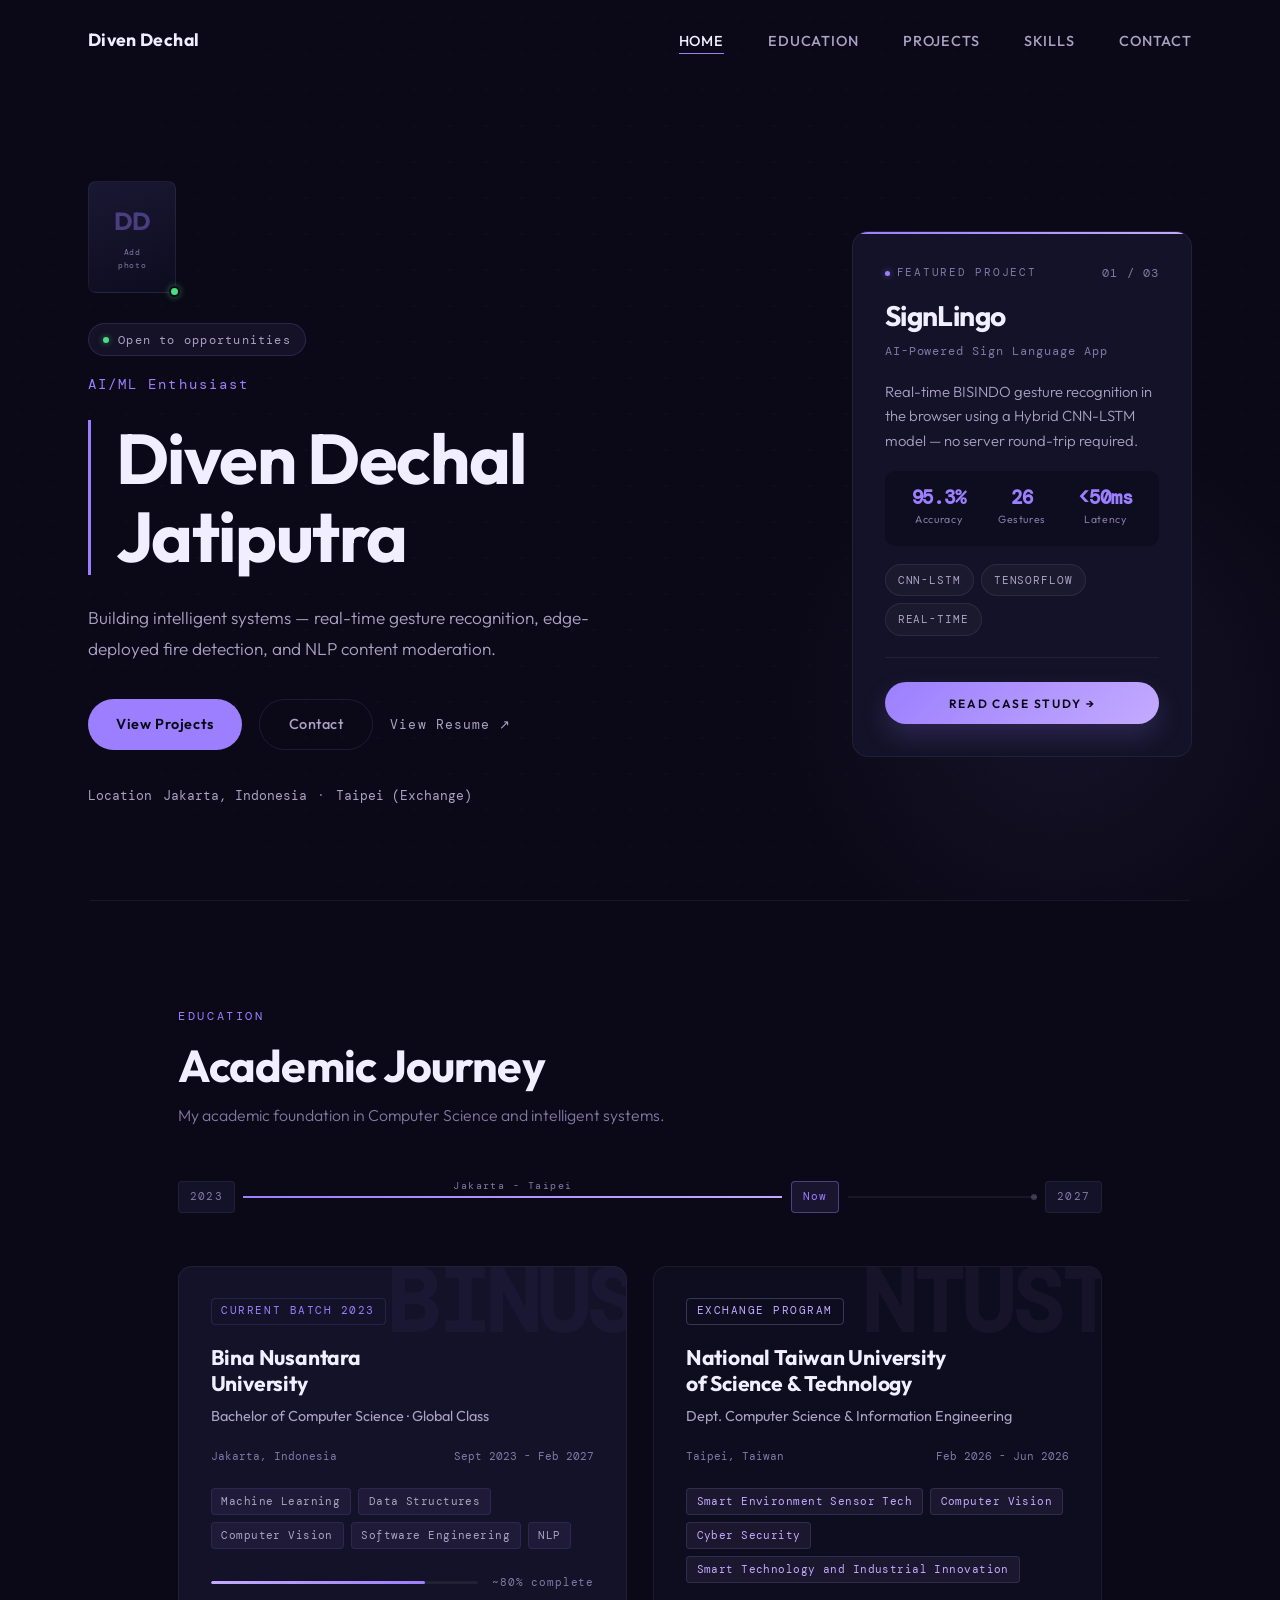
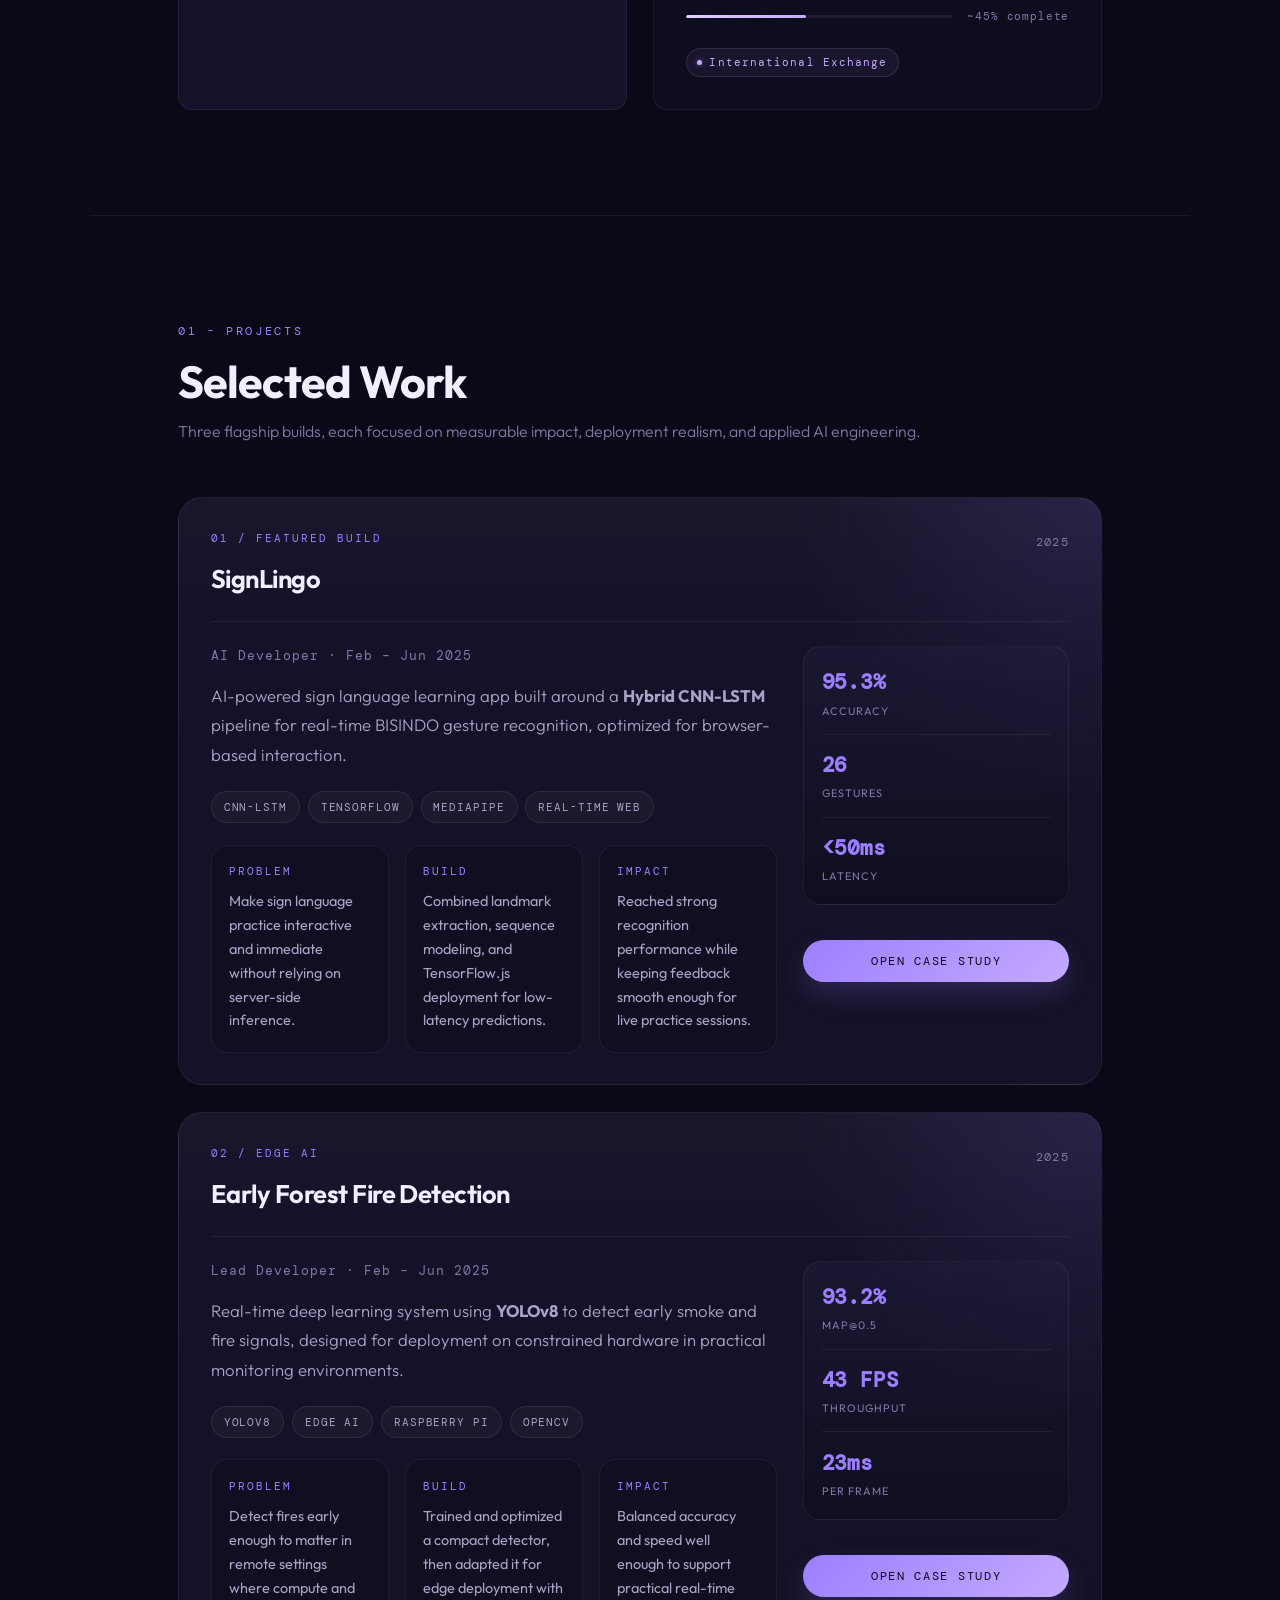
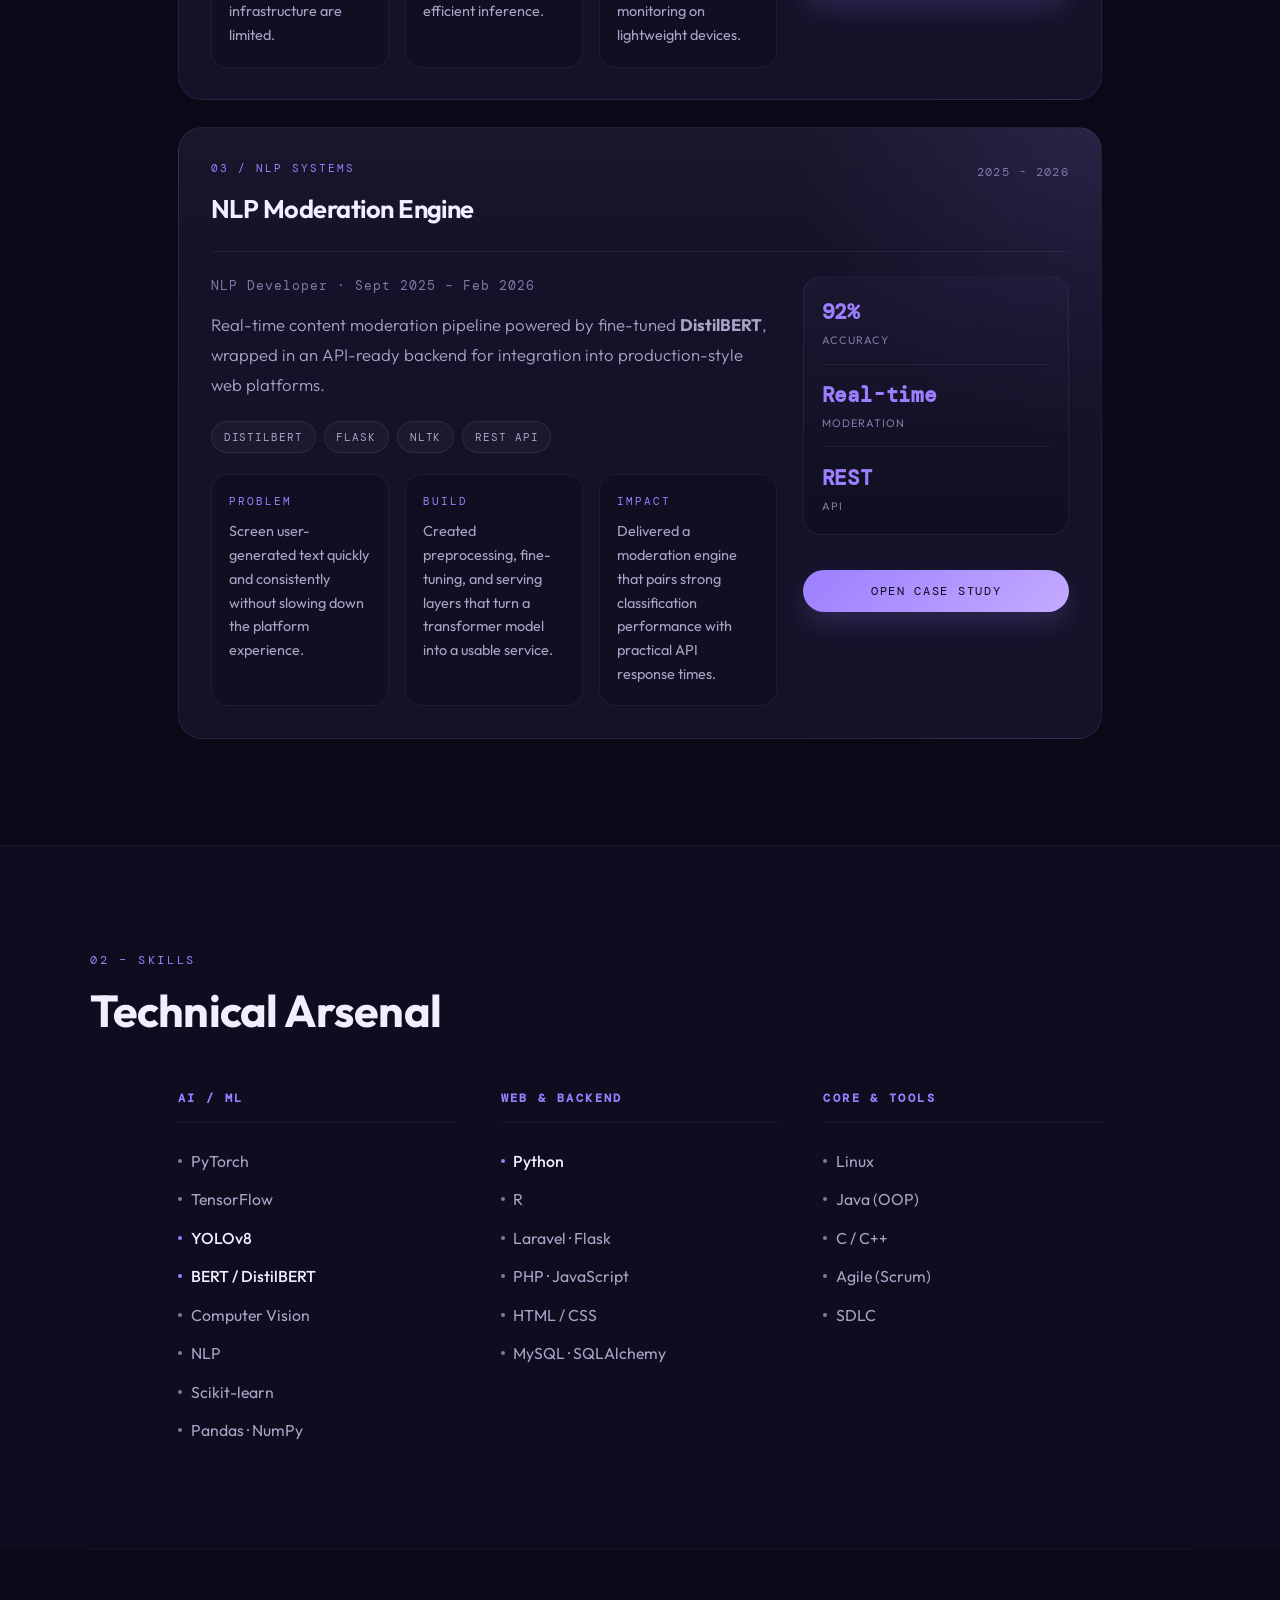
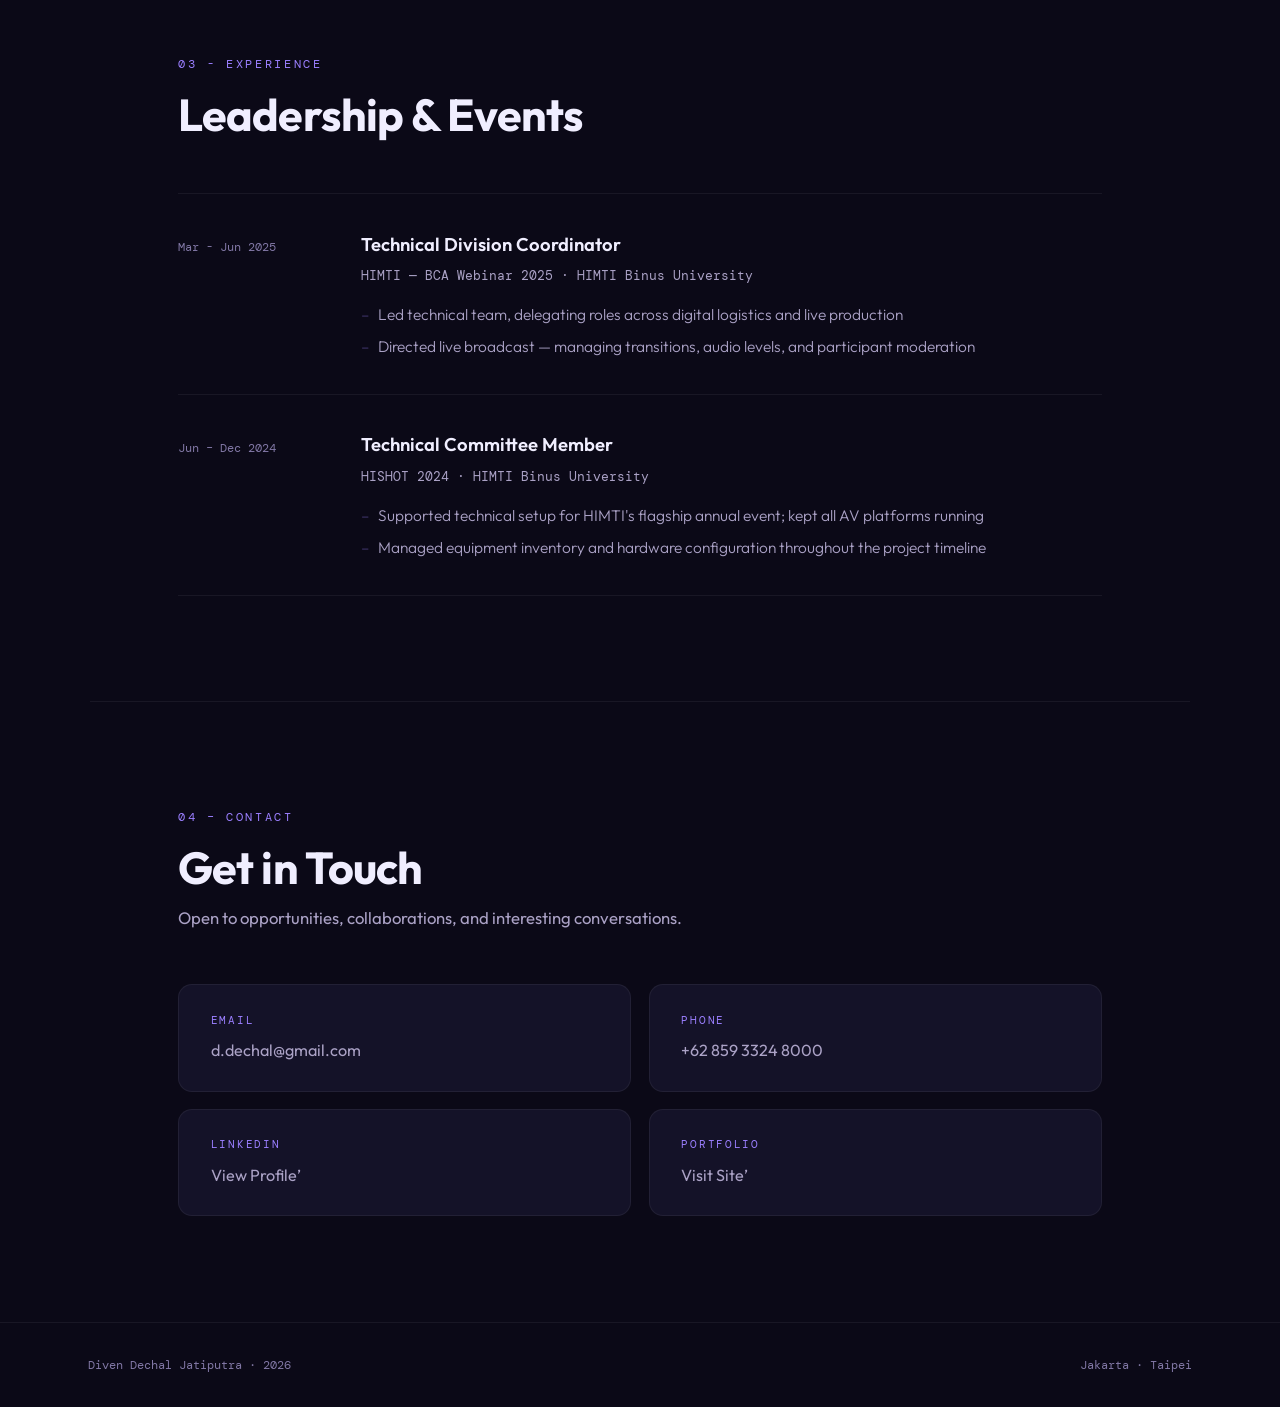
==== commit 54b2dafa: "change title and Edu bar" ====
--- a/index.html
+++ b/index.html
@@ -3,7 +3,7 @@
 <head>
   <meta charset="UTF-8" />
   <meta name="viewport" content="width=device-width, initial-scale=1.0"/>
-  <title>Diven Dechal Jatiputra” Portfolio</title>
+  <title>Diven Dechal Jatiputra - Portfolio</title>
   <meta name="description" content="Portfolio of Diven Dechal Jatiputra, an AI Developer and ML Engineer building intelligent systems in computer vision and NLP." />
   <link rel="stylesheet" href="style.css" />
   <link rel="preconnect" href="https://fonts.googleapis.com">
@@ -15,7 +15,7 @@
   <div class="scroll-progress" id="scrollProgress"></div>
 
   <nav class="nav" id="nav">
-    <span class="nav-logo">Portfolio</span>
+    <span class="nav-logo">Diven Dechal</span>
     <ul class="nav-links" id="navLinks">
       <li><a href="#about" class="nav-active">Home</a></li>
       <li><a href="#edu">Education</a></li>
@@ -46,7 +46,7 @@
           <span class="status-dot"></span>
           Open to opportunities
         </div>
-        <p class="hero-role">AI Developer / ML Engineer</p>
+        <p class="hero-role">AI/ML Enthusiast</p>
         <h1 class="hero-name">
           <span class="name-bar"></span>
           Diven Dechal<br/>Jatiputra
@@ -119,7 +119,7 @@
     <div class="section-header">
       <span class="eyebrow mono"> Education</span>
       <h2 class="section-title">Academic Journey</h2>
-      <p class="section-sub">Two institutions. Two countries. One direction.</p>
+      <p class="section-sub">My academic foundation in Computer Science and intelligent systems.</p>
     </div>
 
     <div class="edu-journey-bar mono">
--- a/style.css
+++ b/style.css
@@ -638,7 +638,7 @@
 }
 .journey-line-future {
   background: var(--border-sub);
-  flex: 0.6;
+  flex: 0.35;
 }
 .journey-line-dot {
   position: absolute;
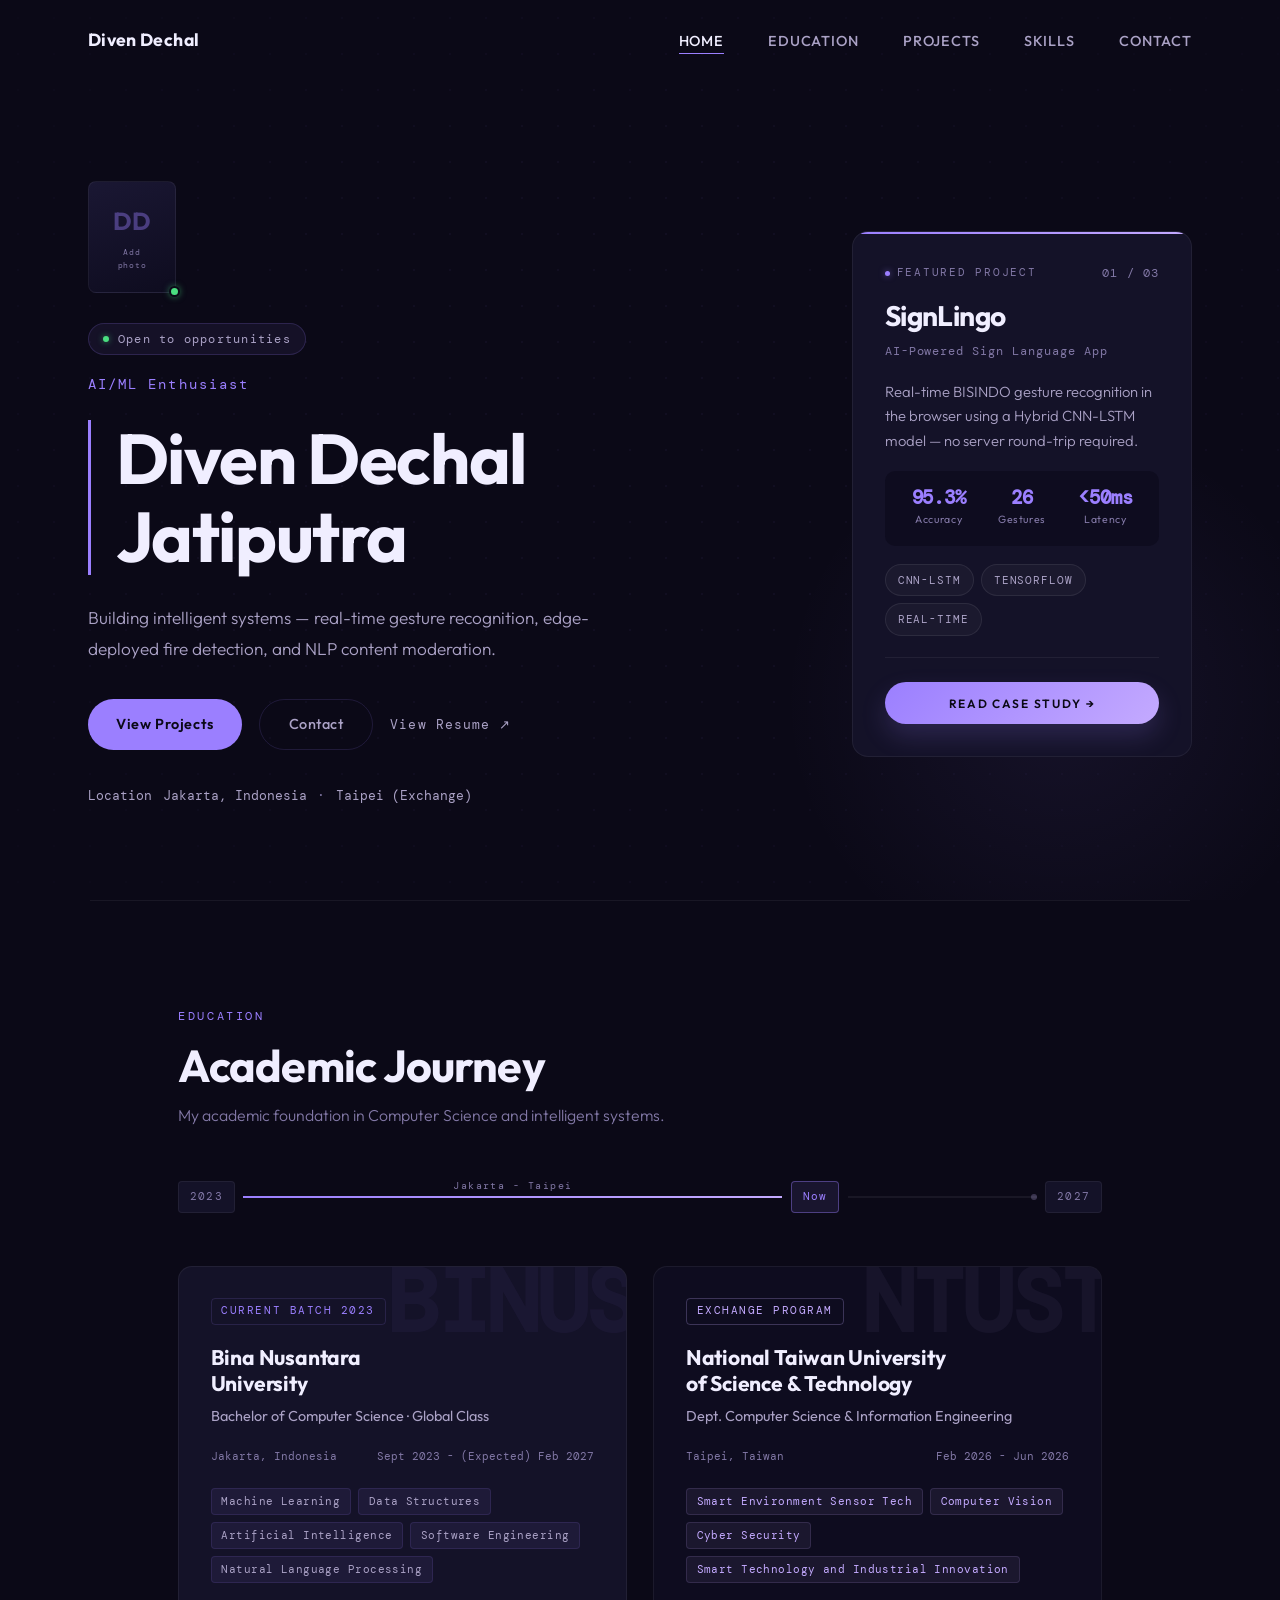
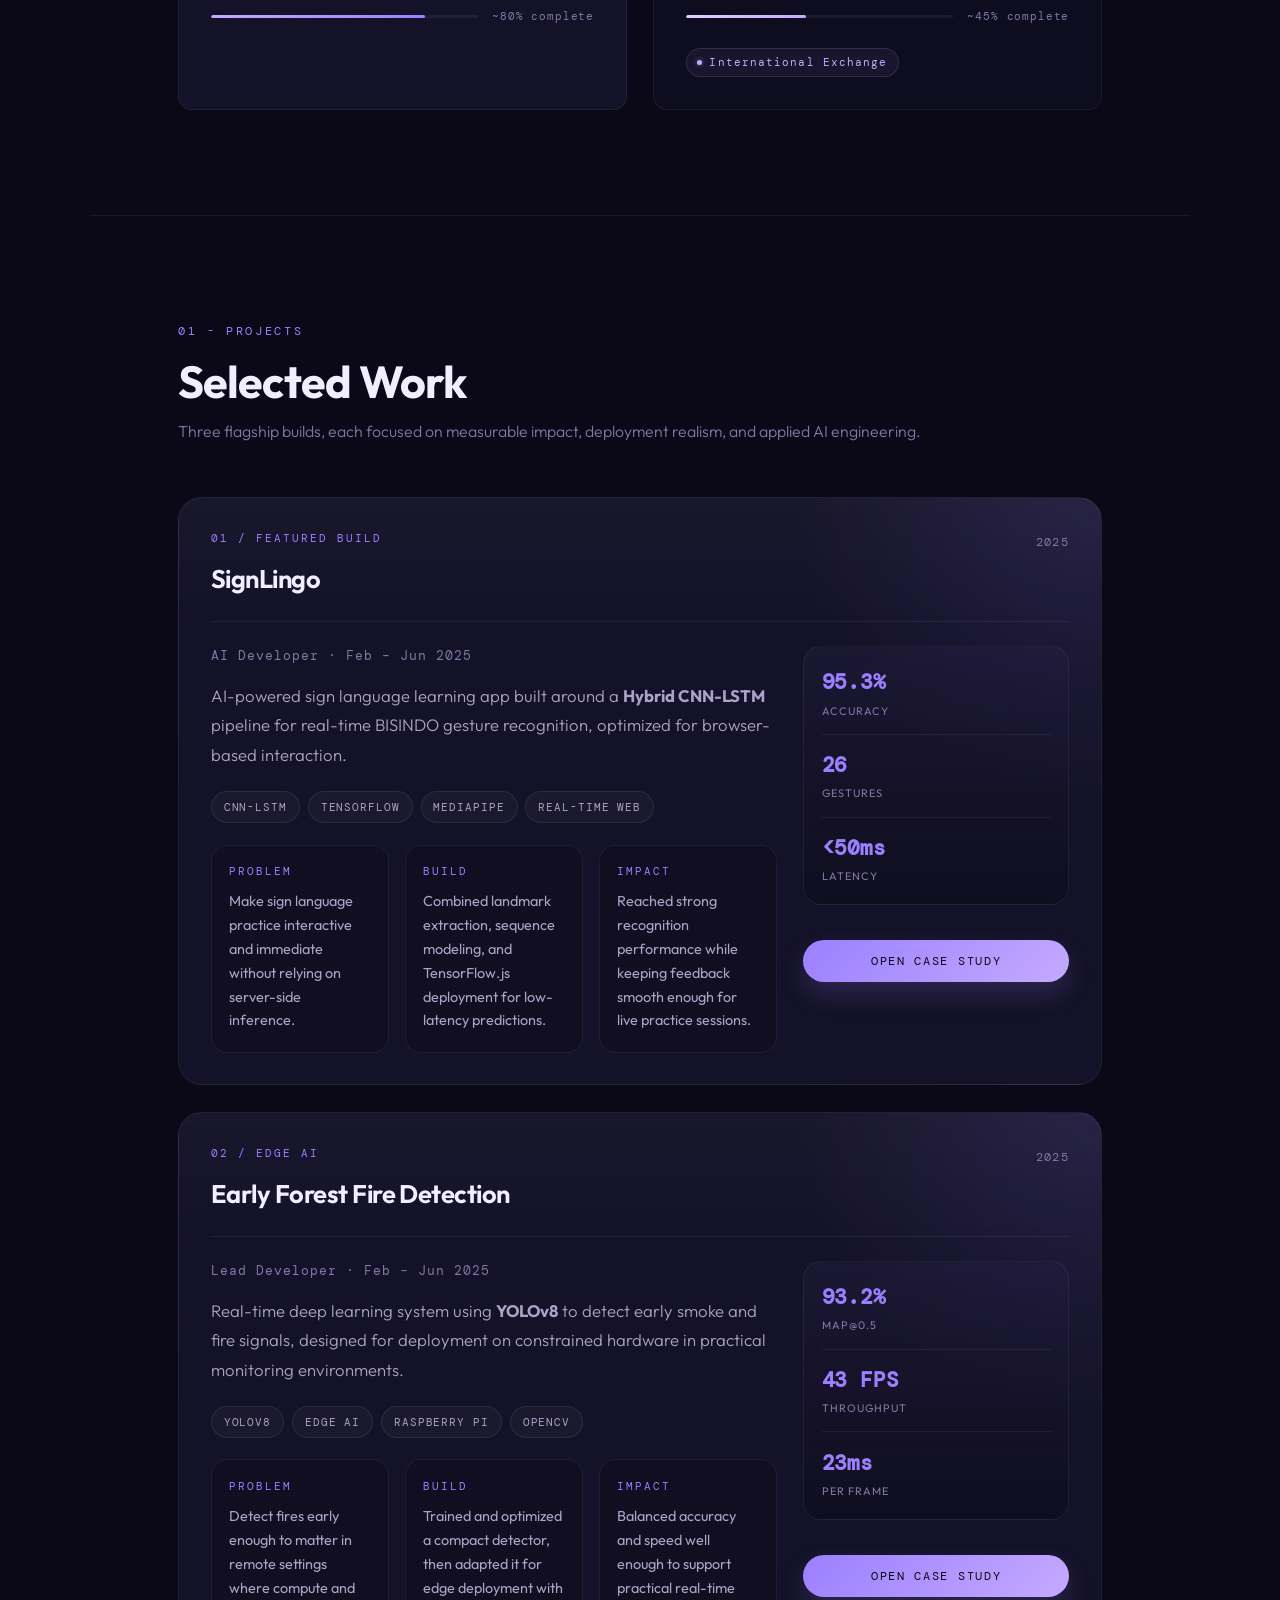
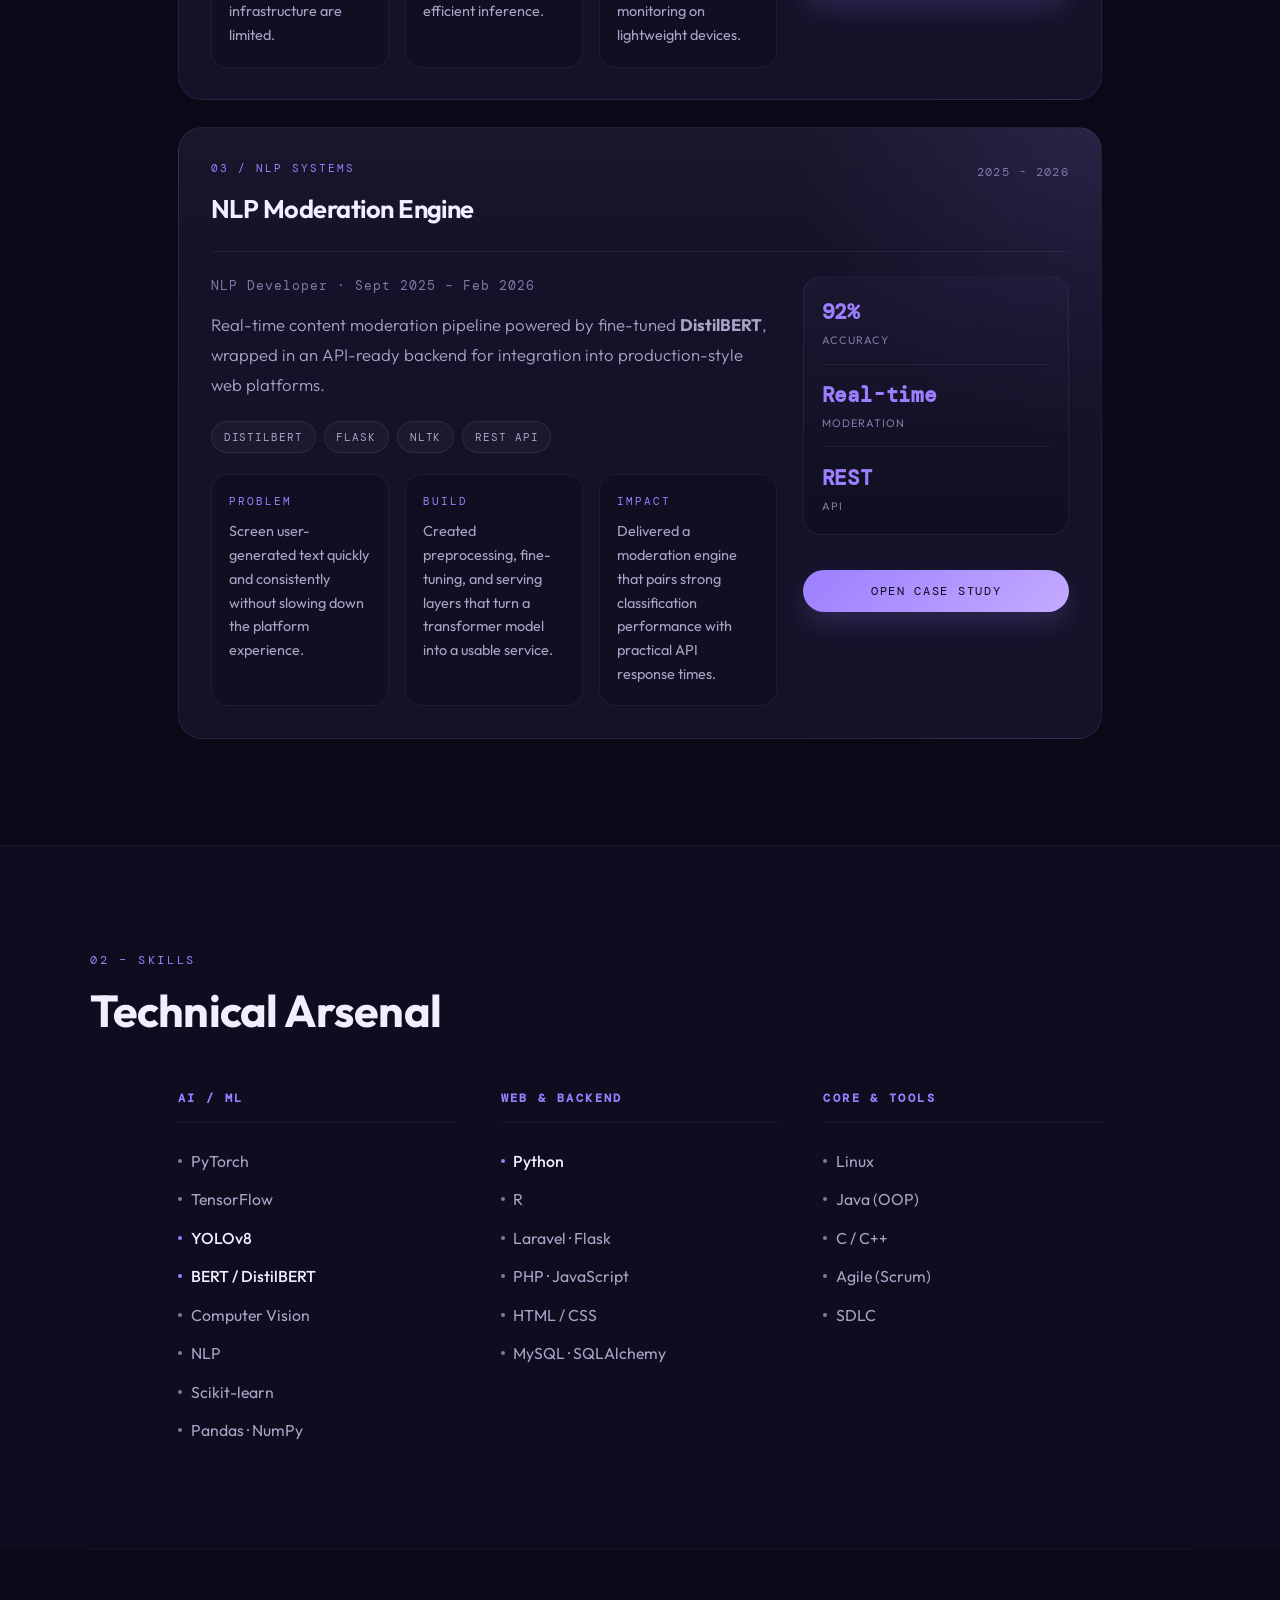
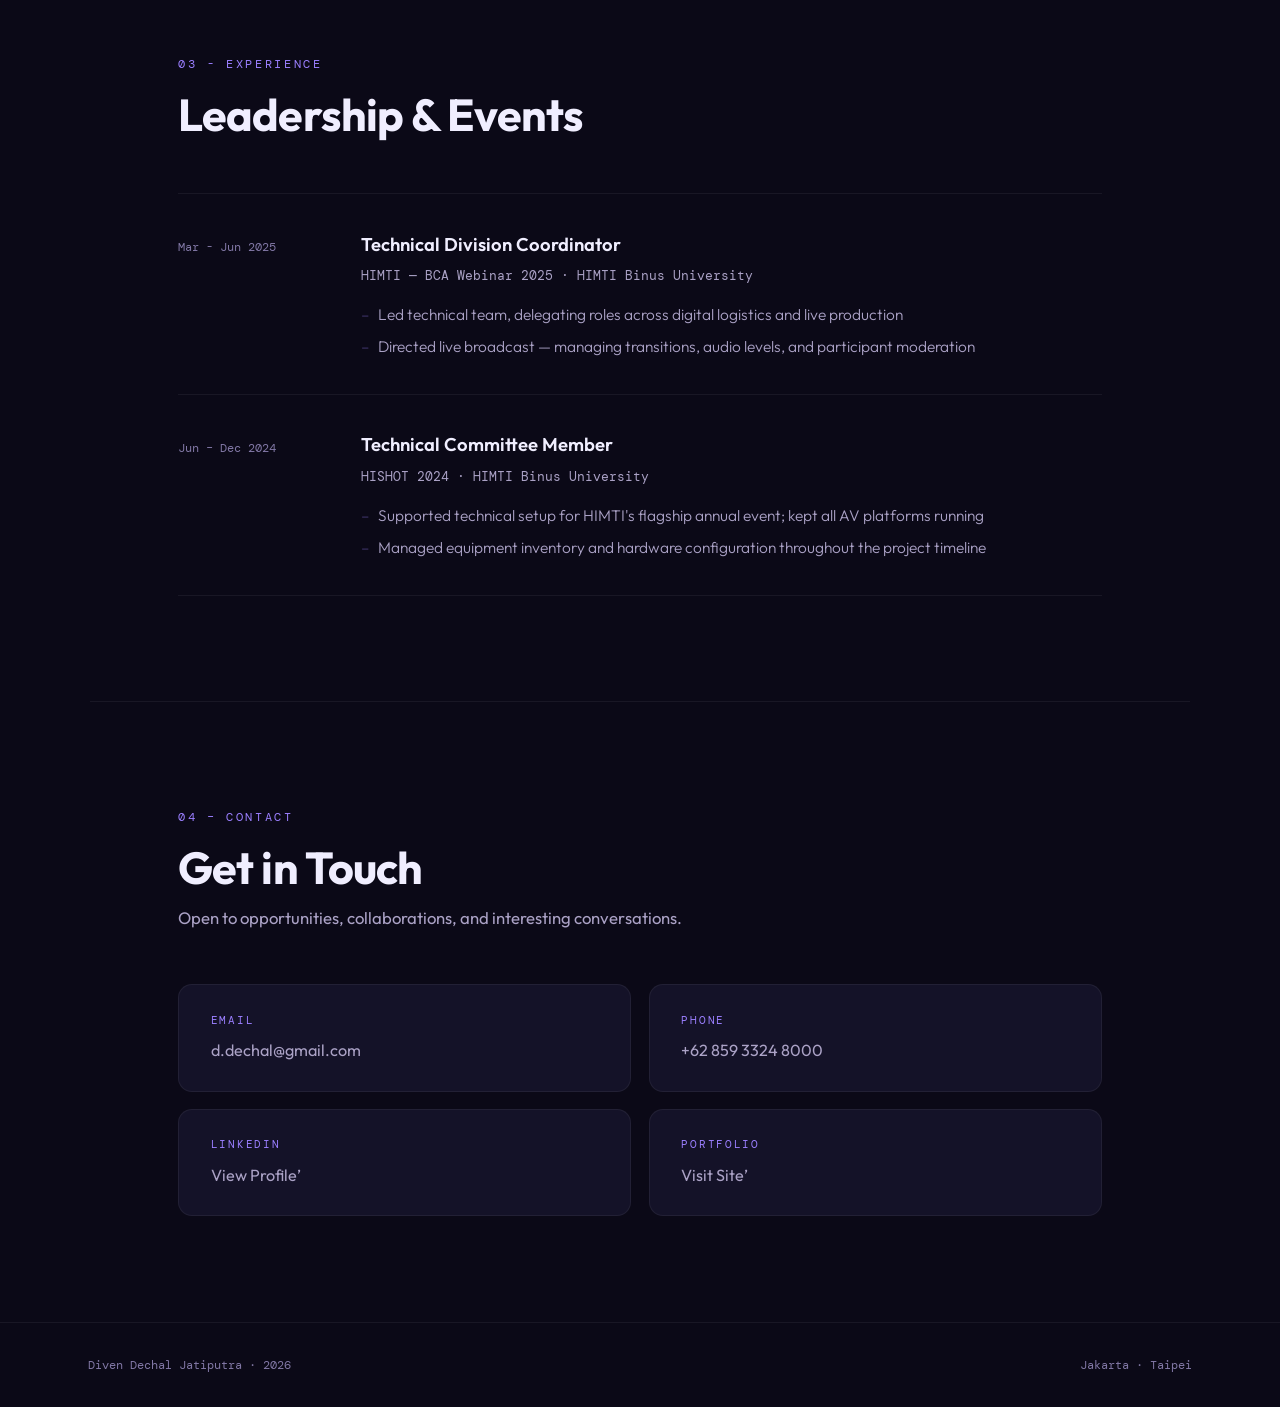
==== commit 2d968b30: "change in Education" ====
--- a/index.html
+++ b/index.html
@@ -148,14 +148,14 @@
           <p class="edu-degree">Bachelor of Computer Science · Global Class</p>
           <div class="edu-detail-row mono">
             <span class="edu-location">Jakarta, Indonesia</span>
-            <span class="edu-period">Sept 2023 - Feb 2027</span>
+            <span class="edu-period">Sept 2023 - (Expected) Feb 2027</span>
           </div>
           <div class="edu-modules">
             <span class="edu-module-chip">Machine Learning</span>
             <span class="edu-module-chip">Data Structures</span>
-            <span class="edu-module-chip">Computer Vision</span>
+            <span class="edu-module-chip">Artificial Intelligence</span>
             <span class="edu-module-chip">Software Engineering</span>
-            <span class="edu-module-chip">NLP</span>
+            <span class="edu-module-chip">Natural Language Processing</span>
           </div>
           <div class="edu-progress-wrap">
             <div class="edu-progress-bar">
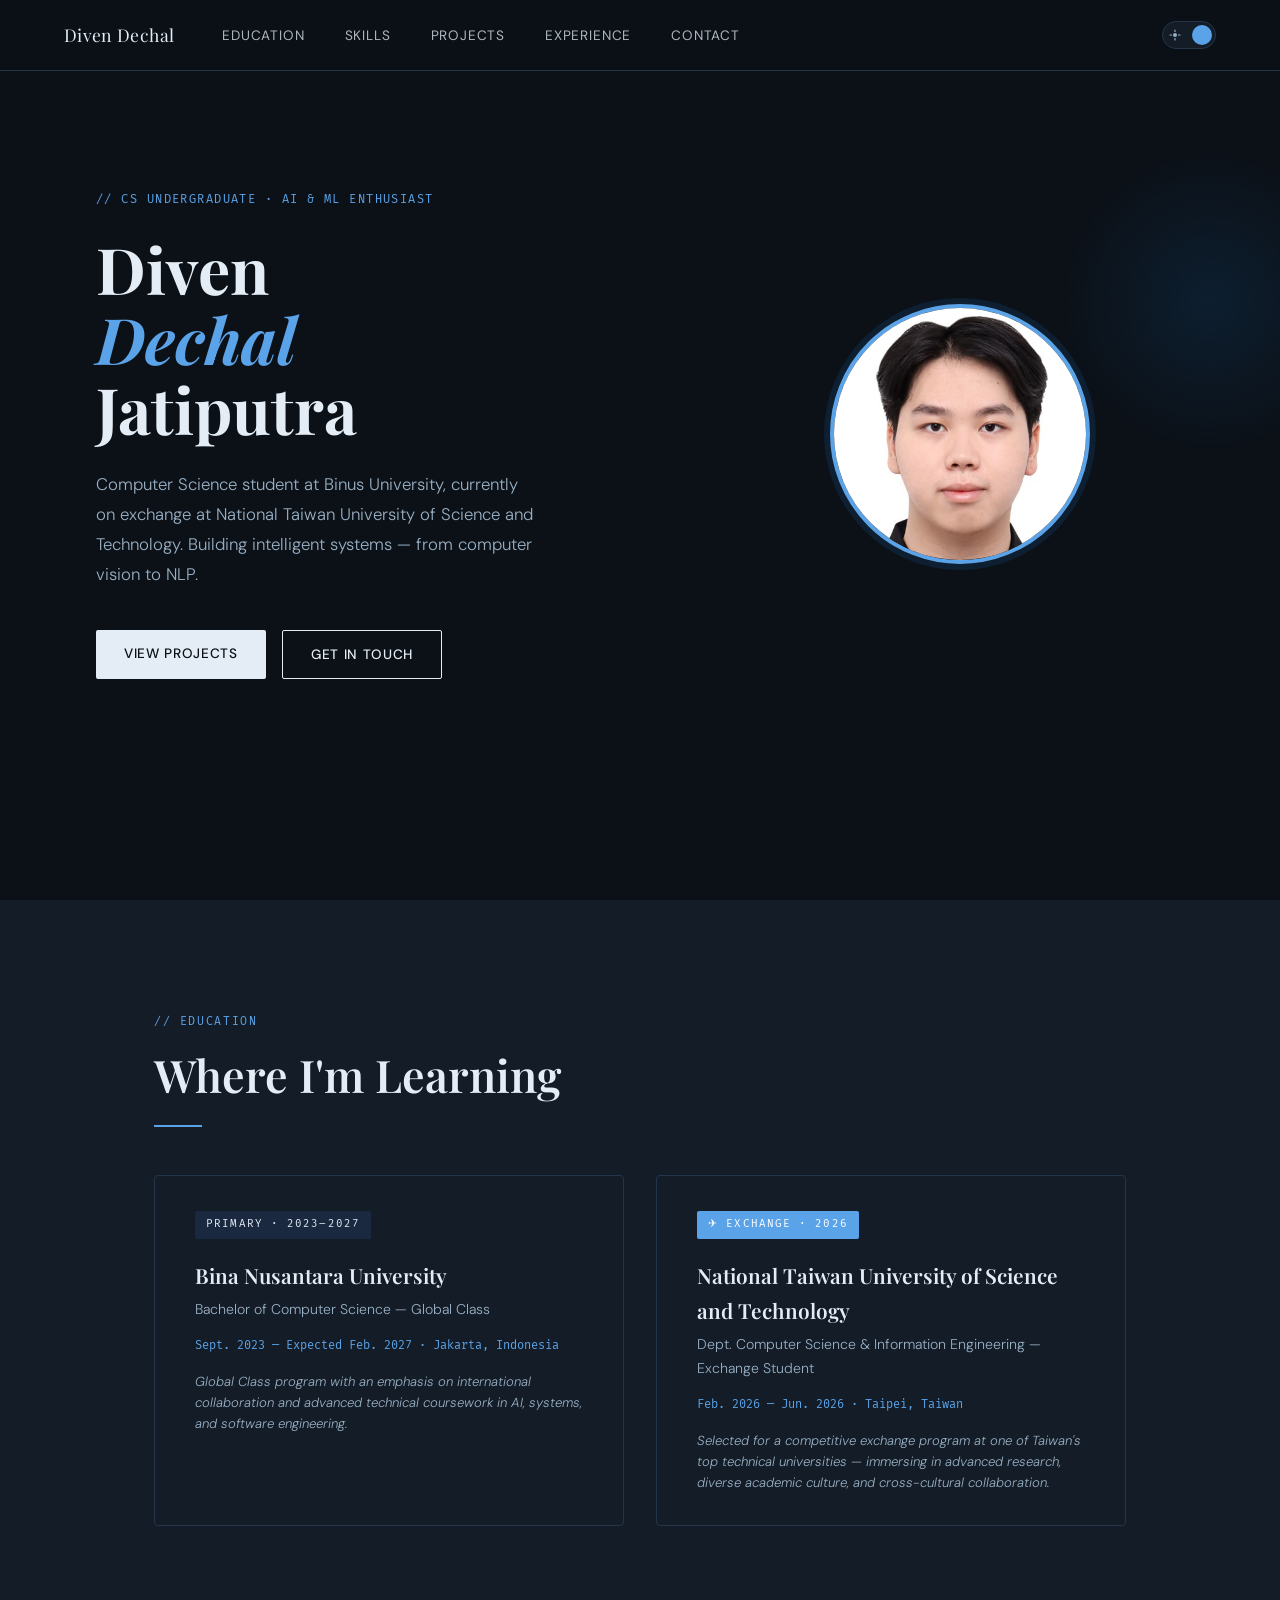
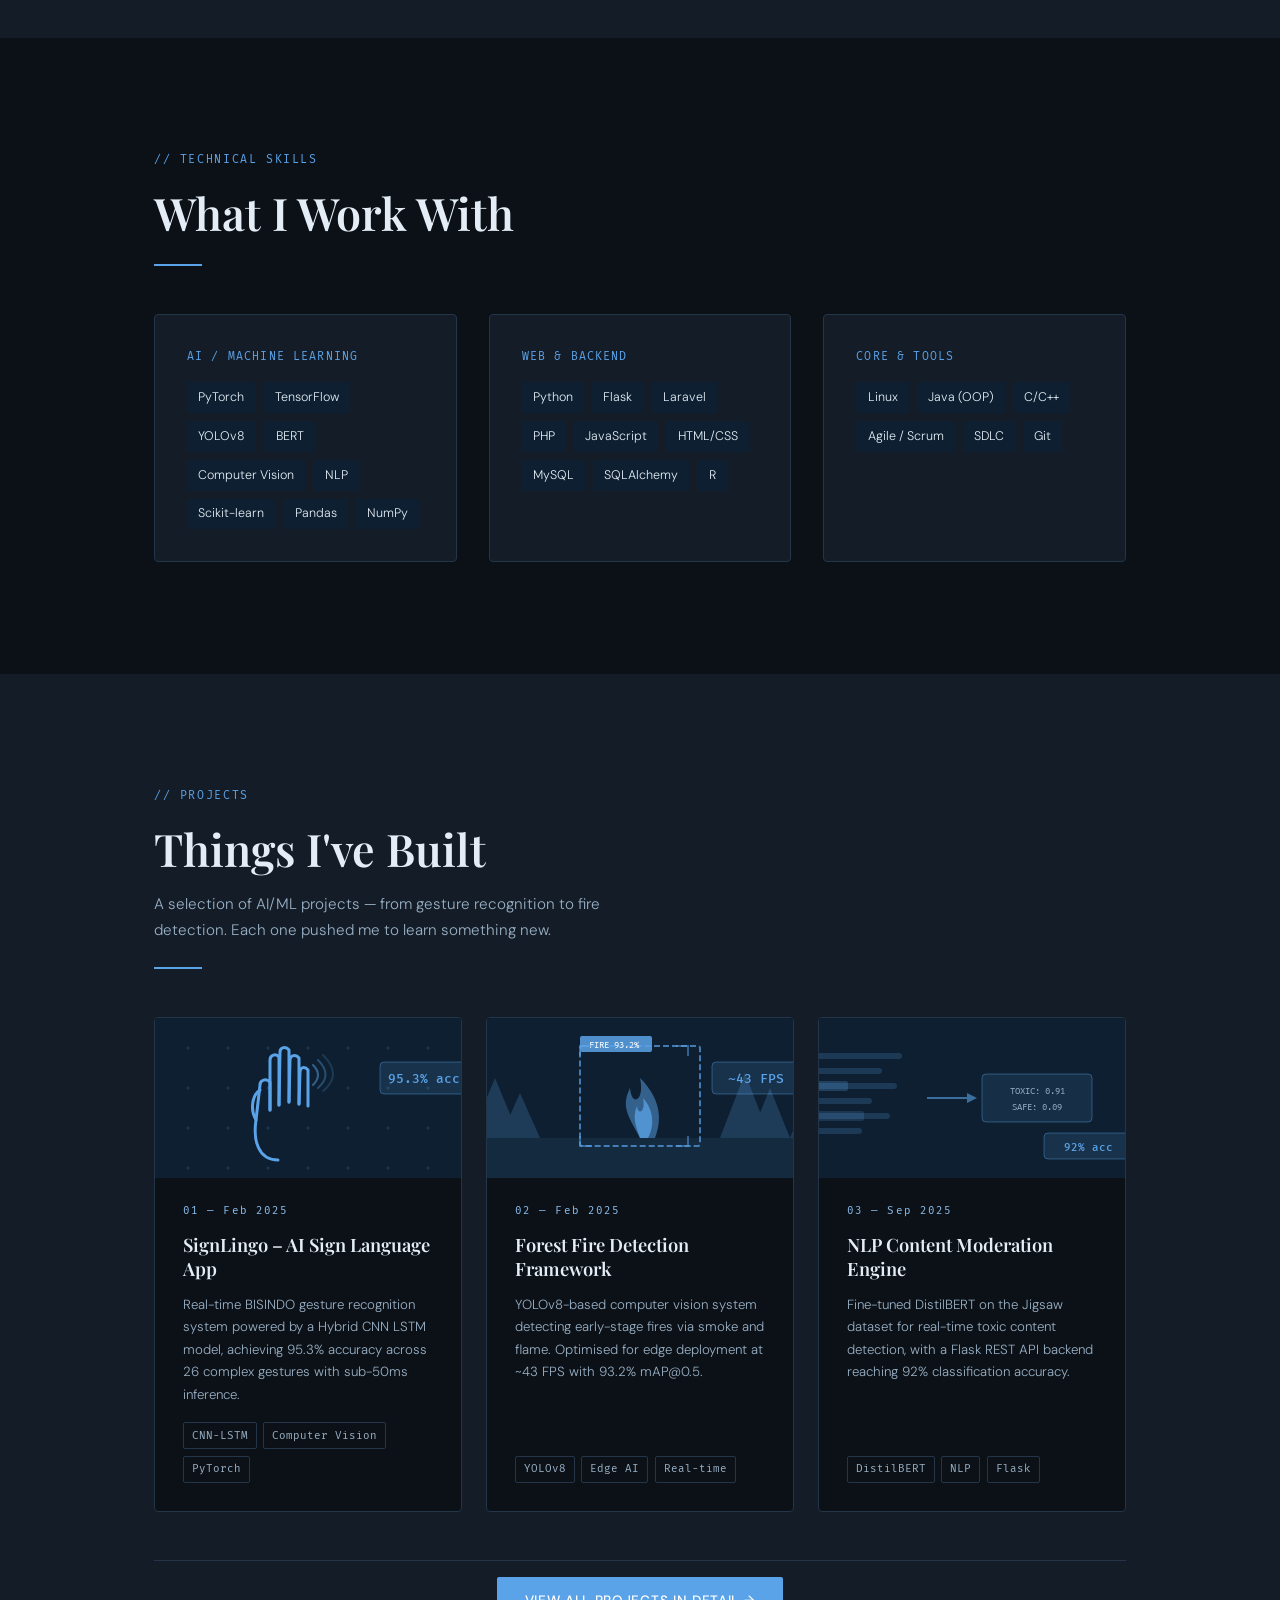
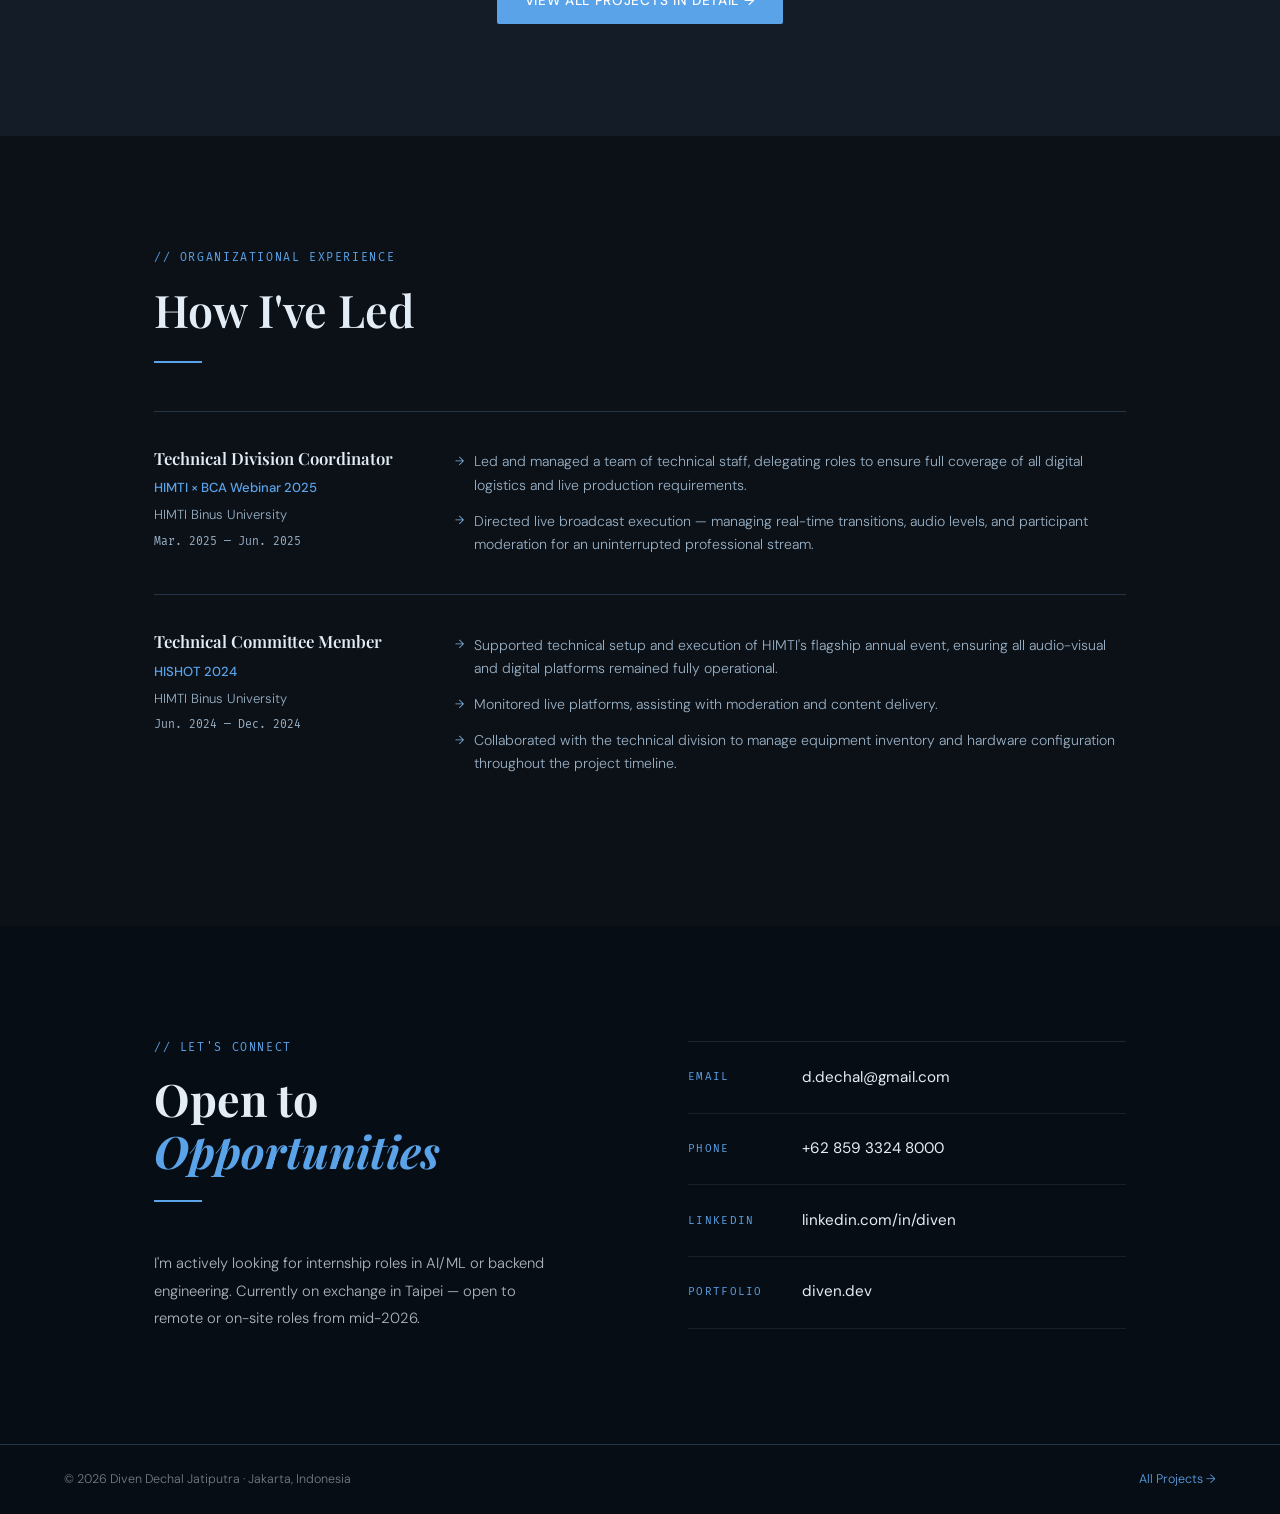
==== commit fe783399: "Change main dir" ====
--- a/index.html
+++ b/index.html
@@ -1,533 +1,346 @@
 <!DOCTYPE html>
-<html lang="en">
+<html lang="en" data-theme="dark">
 <head>
   <meta charset="UTF-8" />
-  <meta name="viewport" content="width=device-width, initial-scale=1.0"/>
-  <title>Diven Dechal Jatiputra - Portfolio</title>
-  <meta name="description" content="Portfolio of Diven Dechal Jatiputra, an AI Developer and ML Engineer building intelligent systems in computer vision and NLP." />
-  <link rel="stylesheet" href="style.css" />
-  <link rel="preconnect" href="https://fonts.googleapis.com">
-  <link rel="preconnect" href="https://fonts.gstatic.com" crossorigin>
-  <link href="https://fonts.googleapis.com/css2?family=Outfit:wght@300;400;500;600;700&family=DM+Mono:wght@300;400;500&display=swap" rel="stylesheet">
+  <meta name="viewport" content="width=device-width, initial-scale=1.0" />
+  <title>Diven Dechal Jatiputra — Portfolio</title>
+  <link rel="preconnect" href="https://fonts.googleapis.com" />
+  <link href="https://fonts.googleapis.com/css2?family=Playfair+Display:ital,wght@0,400;0,600;0,700;1,400&family=DM+Sans:wght@300;400;500&family=Fira+Mono:wght@400;500&display=swap" rel="stylesheet" />
+  <link rel="stylesheet" href="CSS/style.css" />
 </head>
 <body>
 
-  <div class="scroll-progress" id="scrollProgress"></div>
-
-  <nav class="nav" id="nav">
-    <span class="nav-logo">Diven Dechal</span>
-    <ul class="nav-links" id="navLinks">
-      <li><a href="#about" class="nav-active">Home</a></li>
-      <li><a href="#edu">Education</a></li>
-      <li><a href="#projects">Projects</a></li>
-      <li><a href="#skills">Skills</a></li>
-      <li><a href="#contact">Contact</a></li>
-    </ul>
-    <button class="hamburger" id="hamburger" aria-label="Toggle menu">
-      <span></span><span></span><span></span>
+  <nav>
+    <div class="nav-left">
+      <a class="nav-logo" href="#">Diven Dechal</a>
+      <ul class="nav-links">
+        <li><a href="#education">Education</a></li>
+        <li><a href="#skills">Skills</a></li>
+        <li><a href="#projects">Projects</a></li>
+        <li><a href="#experience">Experience</a></li>
+        <li><a href="#contact">Contact</a></li>
+      </ul>
+    </div>
+    <button class="theme-toggle" id="themeToggle" aria-label="Toggle theme">
+      <span class="toggle-track">
+        <!-- Sun -->
+        <svg viewBox="0 0 12 12" fill="none" xmlns="http://www.w3.org/2000/svg">
+          <circle cx="6" cy="6" r="2" fill="var(--muted)"/>
+          <line x1="6" y1="1" x2="6" y2="2.5" stroke="var(--muted)" stroke-width="1.2" stroke-linecap="round"/>
+          <line x1="6" y1="9.5" x2="6" y2="11" stroke="var(--muted)" stroke-width="1.2" stroke-linecap="round"/>
+          <line x1="1" y1="6" x2="2.5" y2="6" stroke="var(--muted)" stroke-width="1.2" stroke-linecap="round"/>
+          <line x1="9.5" y1="6" x2="11" y2="6" stroke="var(--muted)" stroke-width="1.2" stroke-linecap="round"/>
+        </svg>
+        <!-- Moon -->
+        <svg viewBox="0 0 12 12" fill="none" xmlns="http://www.w3.org/2000/svg">
+          <path d="M9.5 7A5 5 0 0 1 5 2.5a4.5 4.5 0 1 0 4.5 4.5z" fill="var(--muted)"/>
+        </svg>
+      </span>
+      <span class="toggle-thumb"></span>
     </button>
   </nav>
 
-  <section class="hero" id="about">
-    <div class="hero-glow"></div>
-    <div class="hero-grid-bg"></div>
-
-    <div class="hero-body">
-      <div class="hero-left">
-        <div class="hero-avatar">
-          <img src="your-photo.jpg" alt="Diven Dechal Jatiputra" class="avatar-img" />
-          <div class="avatar-placeholder">
-            <span class="avatar-placeholder-initials">DD</span>
-            <span class="avatar-placeholder-hint mono">Add<br/>photo</span>
-          </div>
-          <span class="avatar-status-dot"></span>
-        </div>
-        <div class="hero-status mono">
-          <span class="status-dot"></span>
-          Open to opportunities
-        </div>
-        <p class="hero-role">AI/ML Enthusiast</p>
-        <h1 class="hero-name">
-          <span class="name-bar"></span>
-          Diven Dechal<br/>Jatiputra
-        </h1>
-        <p class="hero-desc">
-          Building intelligent systems — real-time gesture recognition,
-          edge-deployed fire detection, and NLP content moderation.
-        </p>
-        <div class="hero-btns">
-          <a href="#projects" class="btn-primary">View Projects</a>
-          <a href="#contact" class="btn-ghost">Contact</a>
-          <a href="your-resume.pdf" target="_blank" class="btn-resume mono">View Resume &#x2197;</a>
-        </div>
-        <div class="hero-social mono">
-          <span class="social-label">Location</span>
-          <a href="#">Jakarta, Indonesia</a>
-          <span class="social-sep">·</span>
-          <a href="#">Taipei (Exchange)</a>
-        </div>
-      </div>
-
-      <div class="hero-right">
-        <div class="featured-card">
-          <div class="featured-card-header">
-            <div class="featured-label mono">
-              <span class="featured-dot"></span>
-              Featured Project
-            </div>
-            <span class="featured-num mono">01 / 03</span>
-          </div>
-
-          <h3 class="featured-title">SignLingo</h3>
-          <p class="featured-sub mono">AI-Powered Sign Language App</p>
-          <p class="featured-desc">
-            Real-time BISINDO gesture recognition in the browser using a
-            Hybrid CNN-LSTM model — no server round-trip required.
-          </p>
-
-          <div class="featured-metrics">
-            <div class="f-metric">
-              <span class="f-metric-val mono" data-val="95.3"><span class="count-num">0</span>%</span>
-              <span class="f-metric-key">Accuracy</span>
-            </div>
-            <div class="f-metric">
-              <span class="f-metric-val mono">26</span>
-              <span class="f-metric-key">Gestures</span>
-            </div>
-            <div class="f-metric">
-              <span class="f-metric-val mono">&lt;50ms</span>
-              <span class="f-metric-key">Latency</span>
-            </div>
-          </div>
-
-          <div class="featured-chips">
-            <span class="chip mono">CNN-LSTM</span>
-            <span class="chip mono">TensorFlow</span>
-            <span class="chip mono">Real-time</span>
-          </div>
-
-          <div class="featured-footer">
-            <button class="project-details-btn featured-details-btn" data-project="signlingo">Read Case Study &#x2192;</button>
-          </div>
-        </div>
-      </div>
-    </div>
-  </section>
-
-  
-  <section class="section" id="edu">
-    <div class="section-header">
-      <span class="eyebrow mono"> Education</span>
-      <h2 class="section-title">Academic Journey</h2>
-      <p class="section-sub">My academic foundation in Computer Science and intelligent systems.</p>
-    </div>
-
-    <div class="edu-journey-bar mono">
-      <span class="journey-node journey-node-start">2023</span>
-      <div class="journey-line">
-        <div class="journey-line-fill"></div>
-        <div class="journey-line-label">Jakarta - Taipei</div>
-      </div>
-      <span class="journey-node journey-node-now">Now</span>
-      <div class="journey-line journey-line-future">
-        <div class="journey-line-dot"></div>
-      </div>
-      <span class="journey-node journey-node-end">2027</span>
-    </div>
-
-    <div class="edu-cards-grid">
-
-      <div class="edu-card-v2 fade-in">
-        <div class="edu-bg-abbr">BINUS</div>
-        <div class="edu-card-inner">
-          <div class="edu-card-top">
-            <span class="badge mono">Current Batch 2023</span>
-            <span class="edu-flag"> </span>
-          </div>
-          <h3 class="edu-institution">Bina Nusantara<br/>University</h3>
-          <p class="edu-degree">Bachelor of Computer Science · Global Class</p>
-          <div class="edu-detail-row mono">
-            <span class="edu-location">Jakarta, Indonesia</span>
-            <span class="edu-period">Sept 2023 - (Expected) Feb 2027</span>
-          </div>
-          <div class="edu-modules">
-            <span class="edu-module-chip">Machine Learning</span>
-            <span class="edu-module-chip">Data Structures</span>
-            <span class="edu-module-chip">Artificial Intelligence</span>
-            <span class="edu-module-chip">Software Engineering</span>
-            <span class="edu-module-chip">Natural Language Processing</span>
-          </div>
-          <div class="edu-progress-wrap">
-            <div class="edu-progress-bar">
-              <div class="edu-progress-fill" style="--prog: 80%"></div>
-            </div>
-            <span class="edu-progress-label mono">~80% complete</span>
-          </div>
-        </div>
-      </div>
-
-      <div class="edu-card-v2 edu-card-exchange fade-in">
-        <div class="edu-bg-abbr edu-bg-abbr-purple">NTUST</div>
-        <div class="edu-card-inner">
-          <div class="edu-card-top">
-            <span class="badge badge-purple mono">Exchange Program</span>
-          
-          </div>
-          <h3 class="edu-institution">National Taiwan University<br/>of Science &amp; Technology</h3>
-          <p class="edu-degree">Dept. Computer Science &amp; Information Engineering</p>
-          <div class="edu-detail-row mono">
-            <span class="edu-location"> Taipei, Taiwan</span>
-            <span class="edu-period">Feb 2026 - Jun 2026</span>
-          </div>
-          <div class="edu-modules">
-            <span class="edu-module-chip edu-module-chip-purple">Smart Environment Sensor Tech</span>
-            <span class="edu-module-chip edu-module-chip-purple">Computer Vision</span>
-            <span class="edu-module-chip edu-module-chip-purple">Cyber Security</span>
-            <span class="edu-module-chip edu-module-chip-purple">Smart Technology and Industrial Innovation</span>
-          </div>
-          <div class="edu-progress-wrap">
-            <div class="edu-progress-bar edu-progress-bar-purple">
-              <div class="edu-progress-fill edu-progress-fill-purple" style="--prog: 45%"></div>
-            </div>
-            <span class="edu-progress-label mono">~45% complete</span>
-          </div>
-          <div class="edu-exchange-badge mono">
-            <span class="ex-dot"></span>
-            International Exchange
-          </div>
-        </div>
-      </div>
-
-    </div>
-  </section>
-
-  
-  <section class="section" id="projects">
-    <div class="section-header">
-      <span class="eyebrow mono">01 - Projects</span>
-      <h2 class="section-title">Selected Work</h2>
-      <p class="section-sub">Three flagship builds, each focused on measurable impact, deployment realism, and applied AI engineering.</p>
-    </div>
-
-    <div class="project-showcase">
-
-      <article class="project-card fade-in">
-        <div class="project-card-head">
-          <div>
-            <p class="project-kicker mono">01 / Featured Build</p>
-            <h3 class="project-title">SignLingo</h3>
-          </div>
-          <span class="project-year mono">2025</span>
-        </div>
-
-        <div class="project-card-body">
-          <div class="project-main">
-            <p class="project-role mono">AI Developer · Feb – Jun 2025</p>
-            <p class="project-desc">
-              AI-powered sign language learning app built around a <strong>Hybrid CNN-LSTM</strong>
-              pipeline for real-time BISINDO gesture recognition, optimized for browser-based interaction.
-            </p>
-
-            <div class="project-chips">
-              <span class="chip mono">CNN-LSTM</span>
-              <span class="chip mono">TensorFlow</span>
-              <span class="chip mono">MediaPipe</span>
-              <span class="chip mono">Real-time Web</span>
-            </div>
-
-            <div class="project-story-grid">
-              <div class="project-story-block">
-                <span class="project-story-label mono">Problem</span>
-                <p>Make sign language practice interactive and immediate without relying on server-side inference.</p>
-              </div>
-              <div class="project-story-block">
-                <span class="project-story-label mono">Build</span>
-                <p>Combined landmark extraction, sequence modeling, and TensorFlow.js deployment for low-latency predictions.</p>
-              </div>
-              <div class="project-story-block">
-                <span class="project-story-label mono">Impact</span>
-                <p>Reached strong recognition performance while keeping feedback smooth enough for live practice sessions.</p>
-              </div>
-            </div>
-          </div>
-
-          <aside class="project-side">
-            <div class="project-metric-panel">
-              <div class="proj-metric">
-                <span class="proj-metric-val mono">95.3%</span>
-                <span class="proj-metric-key">Accuracy</span>
-              </div>
-              <div class="proj-metric">
-                <span class="proj-metric-val mono">26</span>
-                <span class="proj-metric-key">Gestures</span>
-              </div>
-              <div class="proj-metric">
-                <span class="proj-metric-val mono">&lt;50ms</span>
-                <span class="proj-metric-key">Latency</span>
-              </div>
-            </div>
-            <button class="project-details-btn mono" data-project="signlingo">Open Case Study</button>
-          </aside>
-        </div>
-      </article>
-
-      <article class="project-card fade-in">
-        <div class="project-card-head">
-          <div>
-            <p class="project-kicker mono">02 / Edge AI</p>
-            <h3 class="project-title">Early Forest Fire Detection</h3>
-          </div>
-          <span class="project-year mono">2025</span>
-        </div>
-
-        <div class="project-card-body">
-          <div class="project-main">
-            <p class="project-role mono">Lead Developer · Feb – Jun 2025</p>
-            <p class="project-desc">
-              Real-time deep learning system using <strong>YOLOv8</strong> to detect early smoke and fire signals,
-              designed for deployment on constrained hardware in practical monitoring environments.
-            </p>
-
-            <div class="project-chips">
-              <span class="chip mono">YOLOv8</span>
-              <span class="chip mono">Edge AI</span>
-              <span class="chip mono">Raspberry Pi</span>
-              <span class="chip mono">OpenCV</span>
-            </div>
-
-            <div class="project-story-grid">
-              <div class="project-story-block">
-                <span class="project-story-label mono">Problem</span>
-                <p>Detect fires early enough to matter in remote settings where compute and infrastructure are limited.</p>
-              </div>
-              <div class="project-story-block">
-                <span class="project-story-label mono">Build</span>
-                <p>Trained and optimized a compact detector, then adapted it for edge deployment with efficient inference.</p>
-              </div>
-              <div class="project-story-block">
-                <span class="project-story-label mono">Impact</span>
-                <p>Balanced accuracy and speed well enough to support practical real-time monitoring on lightweight devices.</p>
-              </div>
-            </div>
-          </div>
-
-          <aside class="project-side">
-            <div class="project-metric-panel">
-              <div class="proj-metric">
-                <span class="proj-metric-val mono">93.2%</span>
-                <span class="proj-metric-key">mAP@0.5</span>
-              </div>
-              <div class="proj-metric">
-                <span class="proj-metric-val mono">43 FPS</span>
-                <span class="proj-metric-key">Throughput</span>
-              </div>
-              <div class="proj-metric">
-                <span class="proj-metric-val mono">23ms</span>
-                <span class="proj-metric-key">Per Frame</span>
-              </div>
-            </div>
-            <button class="project-details-btn mono" data-project="firedetect">Open Case Study</button>
-          </aside>
-        </div>
-      </article>
-
-      <article class="project-card fade-in">
-        <div class="project-card-head">
-          <div>
-            <p class="project-kicker mono">03 / NLP Systems</p>
-            <h3 class="project-title">NLP Moderation Engine</h3>
-          </div>
-          <span class="project-year mono">2025 - 2026</span>
-        </div>
-
-        <div class="project-card-body">
-          <div class="project-main">
-            <p class="project-role mono">NLP Developer · Sept 2025 – Feb 2026</p>
-            <p class="project-desc">
-              Real-time content moderation pipeline powered by fine-tuned <strong>DistilBERT</strong>,
-              wrapped in an API-ready backend for integration into production-style web platforms.
-            </p>
-
-            <div class="project-chips">
-              <span class="chip mono">DistilBERT</span>
-              <span class="chip mono">Flask</span>
-              <span class="chip mono">NLTK</span>
-              <span class="chip mono">REST API</span>
-            </div>
-
-            <div class="project-story-grid">
-              <div class="project-story-block">
-                <span class="project-story-label mono">Problem</span>
-                <p>Screen user-generated text quickly and consistently without slowing down the platform experience.</p>
-              </div>
-              <div class="project-story-block">
-                <span class="project-story-label mono">Build</span>
-                <p>Created preprocessing, fine-tuning, and serving layers that turn a transformer model into a usable service.</p>
-              </div>
-              <div class="project-story-block">
-                <span class="project-story-label mono">Impact</span>
-                <p>Delivered a moderation engine that pairs strong classification performance with practical API response times.</p>
-              </div>
-            </div>
-          </div>
-
-          <aside class="project-side">
-            <div class="project-metric-panel">
-              <div class="proj-metric">
-                <span class="proj-metric-val mono">92%</span>
-                <span class="proj-metric-key">Accuracy</span>
-              </div>
-              <div class="proj-metric">
-                <span class="proj-metric-val mono">Real-time</span>
-                <span class="proj-metric-key">Moderation</span>
-              </div>
-              <div class="proj-metric">
-                <span class="proj-metric-val mono">REST</span>
-                <span class="proj-metric-key">API</span>
-              </div>
-            </div>
-            <button class="project-details-btn mono" data-project="nlpmod">Open Case Study</button>
-          </aside>
-        </div>
-      </article>
-
-    </div>
-  </section>
-
-  
-  <div class="modal-backdrop" id="modalBackdrop">
-    <div class="modal" id="modal" role="dialog" aria-modal="true">
-      <div class="modal-header">
-        <div class="modal-header-left">
-          <span class="modal-num mono" id="modalNum"></span>
-          <div>
-            <h2 class="modal-title" id="modalTitle"></h2>
-            <p class="modal-role mono" id="modalRole"></p>
-          </div>
-        </div>
-        <button class="modal-close" id="modalClose" aria-label="Close">&#x2715;</button>
-      </div>
-      <div class="modal-chips" id="modalChips"></div>
-      <div class="modal-body" id="modalBody"></div>
-    </div>
-  </div>
-
-  
-  <section class="section skills-section" id="skills">
-    <div class="section-header">
-      <span class="eyebrow mono">02 – Skills</span>
-      <h2 class="section-title">Technical Arsenal</h2>
-    </div>
-
-    <div class="skills-grid">
-      <div class="skill-col fade-in">
-        <h4 class="skill-heading mono">AI / ML</h4>
-        <ul class="skill-list">
-          <li>PyTorch</li>
-          <li>TensorFlow</li>
-          <li class="highlight">YOLOv8</li>
-          <li class="highlight">BERT / DistilBERT</li>
-          <li>Computer Vision</li>
-          <li>NLP</li>
-          <li>Scikit-learn</li>
-          <li>Pandas · NumPy</li>
-        </ul>
-      </div>
-      <div class="skill-col fade-in">
-        <h4 class="skill-heading mono">Web & Backend</h4>
-        <ul class="skill-list">
-          <li class="highlight">Python</li>
-          <li>R</li>
-          <li>Laravel · Flask</li>
-          <li>PHP · JavaScript</li>
-          <li>HTML / CSS</li>
-          <li>MySQL · SQLAlchemy</li>
-        </ul>
-      </div>
-      <div class="skill-col fade-in">
-        <h4 class="skill-heading mono">Core & Tools</h4>
-        <ul class="skill-list">
-          <li>Linux</li>
-          <li>Java (OOP)</li>
-          <li>C / C++</li>
-          <li>Agile (Scrum)</li>
-          <li>SDLC</li>
-        </ul>
-      </div>
-    </div>
-  </section>
-
-  
-  <section class="section" id="org">
-    <div class="section-header">
-      <span class="eyebrow mono">03 - Experience</span>
-      <h2 class="section-title">Leadership & Events</h2>
-    </div>
-    <div class="exp-list">
-      <div class="exp-row fade-in">
-        <div class="exp-left">
-          <span class="exp-date mono">Mar - Jun 2025</span>
-        </div>
-        <div class="exp-right">
-          <h4>Technical Division Coordinator</h4>
-          <p class="exp-org mono">HIMTI — BCA Webinar 2025 · HIMTI Binus University</p>
+  <section id="hero">
+    <div class="hero-left">
+      <p class="hero-tag">// CS Undergraduate · AI &amp; ML Enthusiast</p>
+      <h1 class="hero-name">Diven<br /><em>Dechal</em><br />Jatiputra</h1>
+      <p class="hero-desc">Computer Science student at Binus University, currently on exchange at National Taiwan University of Science and Technology. Building intelligent systems — from computer vision to NLP.</p>
+      <div class="hero-cta">
+        <a class="btn btn-primary" href="#projects">View Projects</a>
+        <a class="btn btn-outline" href="#contact">Get in Touch</a>
+      </div>
+    </div>
+    <div class="hero-right">
+      <div class="hero-deco"></div>
+      <div class="profile-photo-wrap">
+        <img class="profile-photo" src="[data-uri]" alt="Diven Dechal Jatiputra" />
+      </div>
+    </div>
+  </section>
+
+  <section id="education">
+    <div class="container">
+      <p class="section-label reveal">// Education</p>
+      <h2 class="section-title reveal">Where I'm Learning</h2>
+      <div class="section-divider reveal"></div>
+      <div class="edu-grid">
+        <div class="edu-card reveal">
+          <span class="edu-badge badge-main">Primary · 2023–2027</span>
+          <h3 class="edu-school">Bina Nusantara University</h3>
+          <p class="edu-degree">Bachelor of Computer Science — Global Class</p>
+          <p class="edu-period">Sept. 2023 — Expected Feb. 2027 · Jakarta, Indonesia</p>
+          <p class="edu-note">Global Class program with an emphasis on international collaboration and advanced technical coursework in AI, systems, and software engineering.</p>
+        </div>
+        <div class="edu-card reveal" style="transition-delay:0.1s">
+          <span class="edu-badge badge-exchange">✈ Exchange · 2026</span>
+          <h3 class="edu-school">National Taiwan University of Science and Technology</h3>
+          <p class="edu-degree">Dept. Computer Science &amp; Information Engineering — Exchange Student</p>
+          <p class="edu-period">Feb. 2026 — Jun. 2026 · Taipei, Taiwan</p>
+          <p class="edu-note">Selected for a competitive exchange program at one of Taiwan's top technical universities — immersing in advanced research, diverse academic culture, and cross-cultural collaboration.</p>
+        </div>
+      </div>
+    </div>
+  </section>
+
+  <section id="skills">
+    <div class="container">
+      <p class="section-label reveal">// Technical Skills</p>
+      <h2 class="section-title reveal">What I Work With</h2>
+      <div class="section-divider reveal"></div>
+      <div class="skills-wrap">
+        <div class="skill-group reveal">
+          <p class="skill-group-title">AI / Machine Learning</p>
+          <div class="skill-tags">
+            <span class="tag">PyTorch</span><span class="tag">TensorFlow</span><span class="tag">YOLOv8</span>
+            <span class="tag">BERT</span><span class="tag">Computer Vision</span><span class="tag">NLP</span>
+            <span class="tag">Scikit-learn</span><span class="tag">Pandas</span><span class="tag">NumPy</span>
+          </div>
+        </div>
+        <div class="skill-group reveal" style="transition-delay:0.1s">
+          <p class="skill-group-title">Web &amp; Backend</p>
+          <div class="skill-tags">
+            <span class="tag">Python</span><span class="tag">Flask</span><span class="tag">Laravel</span>
+            <span class="tag">PHP</span><span class="tag">JavaScript</span><span class="tag">HTML/CSS</span>
+            <span class="tag">MySQL</span><span class="tag">SQLAlchemy</span><span class="tag">R</span>
+          </div>
+        </div>
+        <div class="skill-group reveal" style="transition-delay:0.2s">
+          <p class="skill-group-title">Core &amp; Tools</p>
+          <div class="skill-tags">
+            <span class="tag">Linux</span><span class="tag">Java (OOP)</span><span class="tag">C/C++</span>
+            <span class="tag">Agile / Scrum</span><span class="tag">SDLC</span><span class="tag">Git</span>
+          </div>
+        </div>
+      </div>
+    </div>
+  </section>
+
+  <section id="projects">
+    <div class="container">
+      <p class="section-label reveal">// Projects</p>
+      <h2 class="section-title reveal">Things I've Built</h2>
+      <p class="section-sub reveal">A selection of AI/ML projects — from gesture recognition to fire detection. Each one pushed me to learn something new.</p>
+      <div class="section-divider reveal"></div>
+      <div class="projects-grid">
+
+        <!-- SignLingo -->
+        <div class="project-card reveal">
+          <div class="project-img">
+            <svg viewBox="0 0 400 160" xmlns="http://www.w3.org/2000/svg" preserveAspectRatio="xMidYMid slice">
+              <rect width="400" height="160" fill="var(--accent-faint)"/>
+              <!-- grid dots -->
+              <g opacity="0.18">
+                <circle cx="40" cy="30" r="1.5" fill="var(--accent)"/><circle cx="80" cy="30" r="1.5" fill="var(--accent)"/><circle cx="120" cy="30" r="1.5" fill="var(--accent)"/><circle cx="160" cy="30" r="1.5" fill="var(--accent)"/><circle cx="200" cy="30" r="1.5" fill="var(--accent)"/><circle cx="240" cy="30" r="1.5" fill="var(--accent)"/><circle cx="280" cy="30" r="1.5" fill="var(--accent)"/><circle cx="320" cy="30" r="1.5" fill="var(--accent)"/><circle cx="360" cy="30" r="1.5" fill="var(--accent)"/>
+                <circle cx="40" cy="70" r="1.5" fill="var(--accent)"/><circle cx="80" cy="70" r="1.5" fill="var(--accent)"/><circle cx="120" cy="70" r="1.5" fill="var(--accent)"/><circle cx="160" cy="70" r="1.5" fill="var(--accent)"/><circle cx="200" cy="70" r="1.5" fill="var(--accent)"/><circle cx="240" cy="70" r="1.5" fill="var(--accent)"/><circle cx="280" cy="70" r="1.5" fill="var(--accent)"/><circle cx="320" cy="70" r="1.5" fill="var(--accent)"/><circle cx="360" cy="70" r="1.5" fill="var(--accent)"/>
+                <circle cx="40" cy="110" r="1.5" fill="var(--accent)"/><circle cx="80" cy="110" r="1.5" fill="var(--accent)"/><circle cx="120" cy="110" r="1.5" fill="var(--accent)"/><circle cx="160" cy="110" r="1.5" fill="var(--accent)"/><circle cx="200" cy="110" r="1.5" fill="var(--accent)"/><circle cx="240" cy="110" r="1.5" fill="var(--accent)"/><circle cx="280" cy="110" r="1.5" fill="var(--accent)"/><circle cx="320" cy="110" r="1.5" fill="var(--accent)"/><circle cx="360" cy="110" r="1.5" fill="var(--accent)"/>
+                <circle cx="40" cy="150" r="1.5" fill="var(--accent)"/><circle cx="80" cy="150" r="1.5" fill="var(--accent)"/><circle cx="120" cy="150" r="1.5" fill="var(--accent)"/><circle cx="160" cy="150" r="1.5" fill="var(--accent)"/><circle cx="200" cy="150" r="1.5" fill="var(--accent)"/><circle cx="240" cy="150" r="1.5" fill="var(--accent)"/><circle cx="280" cy="150" r="1.5" fill="var(--accent)"/><circle cx="320" cy="150" r="1.5" fill="var(--accent)"/><circle cx="360" cy="150" r="1.5" fill="var(--accent)"/>
+              </g>
+              <!-- hand outline -->
+              <g transform="translate(130, 12)" fill="none" stroke="var(--accent)" stroke-linecap="round" stroke-linejoin="round">
+                <!-- palm -->
+                <path d="M40 130 C20 130 15 110 18 90 L22 55 C22 50 28 48 32 52 L32 80" stroke-width="3"/>
+                <!-- index finger -->
+                <path d="M32 80 L32 30 C32 25 38 23 41 27 L41 75" stroke-width="3"/>
+                <!-- middle finger -->
+                <path d="M41 75 L42 22 C42 17 48 16 51 20 L51 72" stroke-width="3"/>
+                <!-- ring finger -->
+                <path d="M51 72 L52 30 C52 25 58 24 61 28 L61 74" stroke-width="3"/>
+                <!-- pinky -->
+                <path d="M61 74 L62 42 C62 37 67 36 70 40 L70 76" stroke-width="3"/>
+                <!-- thumb -->
+                <path d="M18 90 C12 80 14 65 22 60" stroke-width="3"/>
+                <!-- signal arcs -->
+                <path d="M75 55 Q85 45 75 35" stroke-width="2" opacity="0.5"/>
+                <path d="M80 58 Q95 45 80 30" stroke-width="2" opacity="0.35"/>
+                <path d="M85 61 Q105 45 85 25" stroke-width="2" opacity="0.2"/>
+              </g>
+              <!-- accuracy badge -->
+              <g transform="translate(272, 44)">
+                <rect width="88" height="32" rx="4" fill="var(--accent)" opacity="0.15"/>
+                <rect width="88" height="32" rx="4" fill="none" stroke="var(--accent)" stroke-width="1" opacity="0.4"/>
+                <text x="44" y="21" text-anchor="middle" font-family="'Fira Mono', monospace" font-size="13" font-weight="500" fill="var(--accent)">95.3% acc</text>
+              </g>
+            </svg>
+          </div>
+          <div class="project-body">
+            <p class="project-num">01 — Feb 2025</p>
+            <h3 class="project-name">SignLingo – AI Sign Language App</h3>
+            <p class="project-brief">Real-time BISINDO gesture recognition system powered by a Hybrid CNN LSTM model, achieving 95.3% accuracy across 26 complex gestures with sub-50ms inference.</p>
+            <div class="project-stack"><span class="project-tag">CNN-LSTM</span><span class="project-tag">Computer Vision</span><span class="project-tag">PyTorch</span></div>
+          </div>
+        </div>
+
+        <!-- Forest Fire -->
+        <div class="project-card reveal" style="transition-delay:0.1s">
+          <div class="project-img">
+            <svg viewBox="0 0 400 160" xmlns="http://www.w3.org/2000/svg" preserveAspectRatio="xMidYMid slice">
+              <rect width="400" height="160" fill="var(--accent-faint)"/>
+              <!-- horizon -->
+              <rect x="0" y="120" width="400" height="40" fill="var(--accent)" opacity="0.08"/>
+              <!-- trees (silhouette) -->
+              <g opacity="0.22" fill="var(--accent)">
+                <polygon points="30,120 55,60 80,120"/><polygon points="60,120 80,75 100,120"/>
+                <polygon points="280,120 305,55 330,120"/><polygon points="310,120 330,70 350,120"/>
+                <polygon points="350,120 368,75 386,120"/>
+              </g>
+              <!-- bounding box (YOLO style) -->
+              <rect x="140" y="28" width="120" height="100" rx="2" fill="none" stroke="var(--accent)" stroke-width="2" stroke-dasharray="6 3" opacity="0.7"/>
+              <!-- label chip -->
+              <rect x="140" y="18" width="72" height="16" rx="2" fill="var(--accent)" opacity="0.85"/>
+              <text x="149" y="29.5" font-family="'Fira Mono', monospace" font-size="9" fill="white">FIRE 93.2%</text>
+              <!-- flame shapes -->
+              <g transform="translate(170, 40)">
+                <path d="M30 80 C20 60 10 50 20 30 C22 50 35 42 30 20 C45 35 55 55 45 80 Z" fill="var(--accent)" opacity="0.5"/>
+                <path d="M30 80 C26 68 22 60 27 48 C28 58 36 54 33 40 C42 50 46 65 38 80 Z" fill="var(--accent)" opacity="0.75"/>
+              </g>
+              <!-- corner brackets -->
+              <g stroke="var(--accent)" stroke-width="2" fill="none" opacity="0.5">
+                <path d="M140 38 L140 28 L152 28"/><path d="M248 38 L248 28 L236 28"/>
+                <path d="M140 118 L140 128 L152 128"/><path d="M248 118 L248 128 L236 128"/>
+              </g>
+              <!-- FPS badge -->
+              <g transform="translate(272, 44)">
+                <rect width="88" height="32" rx="4" fill="var(--accent)" opacity="0.15"/>
+                <rect width="88" height="32" rx="4" fill="none" stroke="var(--accent)" stroke-width="1" opacity="0.4"/>
+                <text x="44" y="21" text-anchor="middle" font-family="'Fira Mono', monospace" font-size="13" font-weight="500" fill="var(--accent)">~43 FPS</text>
+              </g>
+            </svg>
+          </div>
+          <div class="project-body">
+            <p class="project-num">02 — Feb 2025</p>
+            <h3 class="project-name">Forest Fire Detection Framework</h3>
+            <p class="project-brief">YOLOv8-based computer vision system detecting early-stage fires via smoke and flame. Optimised for edge deployment at ~43 FPS with 93.2% mAP@0.5.</p>
+            <div class="project-stack"><span class="project-tag">YOLOv8</span><span class="project-tag">Edge AI</span><span class="project-tag">Real-time</span></div>
+          </div>
+        </div>
+
+        <!-- NLP Engine -->
+        <div class="project-card reveal" style="transition-delay:0.2s">
+          <div class="project-img">
+            <svg viewBox="0 0 400 160" xmlns="http://www.w3.org/2000/svg" preserveAspectRatio="xMidYMid slice">
+              <rect width="400" height="160" fill="var(--accent-faint)"/>
+              <!-- text lines (document feel) -->
+              <g opacity="0.2" fill="var(--accent)">
+                <rect x="30" y="35" width="100" height="6" rx="3"/><rect x="30" y="50" width="80" height="6" rx="3"/>
+                <rect x="30" y="65" width="95" height="6" rx="3"/><rect x="30" y="80" width="70" height="6" rx="3"/>
+                <rect x="30" y="95" width="88" height="6" rx="3"/><rect x="30" y="110" width="60" height="6" rx="3"/>
+              </g>
+              <!-- highlight spans (toxic words flagged) -->
+              <rect x="30" y="63" width="46" height="10" rx="2" fill="var(--accent)" opacity="0.25"/>
+              <rect x="30" y="93" width="62" height="10" rx="2" fill="var(--accent)" opacity="0.18"/>
+              <!-- arrow -->
+              <line x1="155" y1="80" x2="195" y2="80" stroke="var(--accent)" stroke-width="2" opacity="0.6"/>
+              <polygon points="195,75 205,80 195,85" fill="var(--accent)" opacity="0.6"/>
+              <!-- output chip -->
+              <g transform="translate(210, 56)">
+                <rect width="110" height="48" rx="4" fill="var(--accent)" opacity="0.12"/>
+                <rect width="110" height="48" rx="4" fill="none" stroke="var(--accent)" stroke-width="1" opacity="0.4"/>
+                <text x="55" y="20" text-anchor="middle" font-family="'Fira Mono', monospace" font-size="9" fill="var(--muted)">TOXIC: 0.91</text>
+                <text x="55" y="36" text-anchor="middle" font-family="'Fira Mono', monospace" font-size="9" fill="var(--muted)">SAFE:  0.09</text>
+              </g>
+              <!-- accuracy badge -->
+              <g transform="translate(272, 115)">
+                <rect width="88" height="26" rx="4" fill="var(--accent)" opacity="0.15"/>
+                <rect width="88" height="26" rx="4" fill="none" stroke="var(--accent)" stroke-width="1" opacity="0.4"/>
+                <text x="44" y="17.5" text-anchor="middle" font-family="'Fira Mono', monospace" font-size="11" font-weight="500" fill="var(--accent)">92% acc</text>
+              </g>
+            </svg>
+          </div>
+          <div class="project-body">
+            <p class="project-num">03 — Sep 2025</p>
+            <h3 class="project-name">NLP Content Moderation Engine</h3>
+            <p class="project-brief">Fine-tuned DistilBERT on the Jigsaw dataset for real-time toxic content detection, with a Flask REST API backend reaching 92% classification accuracy.</p>
+            <div class="project-stack"><span class="project-tag">DistilBERT</span><span class="project-tag">NLP</span><span class="project-tag">Flask</span></div>
+          </div>
+        </div>
+
+      </div>
+      <div class="projects-footer reveal">
+        <a class="btn btn-amber" href="HTML/projects.html">View All Projects in Detail →</a>
+      </div>
+    </div>
+  </section>
+
+  <section id="experience">
+    <div class="container">
+      <p class="section-label reveal">// Organizational Experience</p>
+      <h2 class="section-title reveal">How I've Led</h2>
+      <div class="section-divider reveal"></div>
+      <div class="exp-list">
+        <div class="exp-item reveal">
+          <div class="exp-meta">
+            <p class="exp-role">Technical Division Coordinator</p>
+            <p class="exp-org">HIMTI × BCA Webinar 2025</p>
+            <p class="exp-org" style="color:var(--muted);font-weight:300">HIMTI Binus University</p>
+            <p class="exp-period">Mar. 2025 — Jun. 2025</p>
+          </div>
           <ul class="exp-bullets">
-            <li>Led technical team, delegating roles across digital logistics and live production</li>
-            <li>Directed live broadcast — managing transitions, audio levels, and participant moderation</li>
+            <li>Led and managed a team of technical staff, delegating roles to ensure full coverage of all digital logistics and live production requirements.</li>
+            <li>Directed live broadcast execution — managing real-time transitions, audio levels, and participant moderation for an uninterrupted professional stream.</li>
           </ul>
         </div>
-      </div>
-      <div class="exp-row fade-in">
-        <div class="exp-left">
-          <span class="exp-date mono">Jun – Dec 2024</span>
-        </div>
-        <div class="exp-right">
-          <h4>Technical Committee Member</h4>
-          <p class="exp-org mono">HISHOT 2024 · HIMTI Binus University</p>
+        <div class="exp-item reveal">
+          <div class="exp-meta">
+            <p class="exp-role">Technical Committee Member</p>
+            <p class="exp-org">HISHOT 2024</p>
+            <p class="exp-org" style="color:var(--muted);font-weight:300">HIMTI Binus University</p>
+            <p class="exp-period">Jun. 2024 — Dec. 2024</p>
+          </div>
           <ul class="exp-bullets">
-            <li>Supported technical setup for HIMTI's flagship annual event; kept all AV platforms running</li>
-            <li>Managed equipment inventory and hardware configuration throughout the project timeline</li>
+            <li>Supported technical setup and execution of HIMTI's flagship annual event, ensuring all audio-visual and digital platforms remained fully operational.</li>
+            <li>Monitored live platforms, assisting with moderation and content delivery.</li>
+            <li>Collaborated with the technical division to manage equipment inventory and hardware configuration throughout the project timeline.</li>
           </ul>
         </div>
       </div>
     </div>
   </section>
 
-  
-  <section class="section contact-section" id="contact">
-    <div class="section-header">
-      <span class="eyebrow mono">04 – Contact</span>
-      <h2 class="section-title">Get in Touch</h2>
-      <p class="contact-sub">Open to opportunities, collaborations, and interesting conversations.</p>
-    </div>
-    <div class="contact-grid">
-      <a href="mailto:d.dechal@gmail.com" class="contact-card fade-in">
-        <span class="contact-label mono">Email</span>
-        <span class="contact-val">d.dechal@gmail.com</span>
-      </a>
-      <a href="tel:+6285933248000" class="contact-card fade-in">
-        <span class="contact-label mono">Phone</span>
-        <span class="contact-val">+62 859 3324 8000</span>
-      </a>
-      <a href="#" class="contact-card fade-in">
-        <span class="contact-label mono">LinkedIn</span>
-        <span class="contact-val">View Profile’</span>
-      </a>
-      <a href="#" class="contact-card fade-in">
-        <span class="contact-label mono">Portfolio</span>
-        <span class="contact-val">Visit Site’</span>
-      </a>
-    </div>
-  </section>
-
-  <footer class="footer">
-    <span class="mono">Diven Dechal Jatiputra · 2026</span>
-    <span class="mono">Jakarta · Taipei</span>
+  <section id="contact">
+    <div class="container">
+      <div class="contact-layout">
+
+        <!-- LEFT -->
+        <div class="contact-left reveal">
+          <p class="section-label">// Let's Connect</p>
+          <h2 class="contact-heading">Open to<br /><em>Opportunities</em></h2>
+          <div class="section-divider"></div>
+          <p class="contact-blurb">I'm actively looking for internship roles in AI/ML or backend engineering. Currently on exchange in Taipei — open to remote or on-site roles from mid-2026.</p>
+        </div>
+
+        <!-- RIGHT: stacked contact rows -->
+        <div class="contact-right reveal" style="transition-delay:0.15s">
+          <a href="mailto:d.dechal@gmail.com" class="contact-row">
+            <span class="contact-row-label">Email</span>
+            <span class="contact-row-arrow">→</span>
+            <span class="contact-row-value">d.dechal@gmail.com</span>
+          </a>
+          <a href="tel:+6285933248000" class="contact-row">
+            <span class="contact-row-label">Phone</span>
+            <span class="contact-row-arrow">→</span>
+            <span class="contact-row-value">+62 859 3324 8000</span>
+          </a>
+          <a href="#" class="contact-row">
+            <span class="contact-row-label">LinkedIn</span>
+            <span class="contact-row-arrow">→</span>
+            <span class="contact-row-value">linkedin.com/in/diven</span>
+          </a>
+          <a href="#" class="contact-row">
+            <span class="contact-row-label">Portfolio</span>
+            <span class="contact-row-arrow">→</span>
+            <span class="contact-row-value">diven.dev</span>
+          </a>
+        </div>
+
+      </div>
+    </div>
+  </section>
+
+  <footer>
+    <p>© 2026 Diven Dechal Jatiputra · Jakarta, Indonesia</p>
+    <a href="HTML/projects.html">All Projects →</a>
   </footer>
 
-  
-  <button class="back-to-top" id="backToTop" aria-label="Back to top">→</button>
-
-  <script src="script.js" defer></script>
+  <script src="JS/main.js"></script>
 </body>
 </html>
--- a/CSS/style.css
+++ b/CSS/style.css
@@ -0,0 +1,383 @@
+*, *::before, *::after { box-sizing: border-box; margin: 0; padding: 0; }
+
+    /* ── LIGHT THEME ── */
+    :root {
+      --bg:            #F6F2EB;
+      --surface:       #FDFCF9;
+      --text:          #1C1B19;
+      --muted:         #7A7568;
+      --accent:        #C17F3A;
+      --accent-light:  #E8C99A;
+      --accent-faint:  #F5ECD9;
+      --border:        #E0D9CE;
+      --nav-bg:        rgba(246,242,235,0.92);
+      --contact-bg:    #1C1B19;
+      --contact-text:  #F6F2EB;
+      --contact-muted: rgba(246,242,235,0.5);
+      --footer-bg:     #1C1B19;
+      --footer-text:   rgba(246,242,235,0.3);
+      --badge-main-bg: #1C1B19;
+      --badge-main-fg: #F6F2EB;
+      --serif: 'Playfair Display', Georgia, serif;
+      --sans:  'DM Sans', sans-serif;
+      --mono:  'Fira Mono', monospace;
+    }
+
+    /* ── DARK THEME ── */
+    [data-theme="dark"] {
+      --bg:            #0C1118;
+      --surface:       #131C27;
+      --text:          #E4EDF5;
+      --muted:         #99B0C4;
+      --accent:        #5BA3E8;
+      --accent-light:  #8DC0F0;
+      --accent-faint:  #0D1F30;
+      --border:        #243549;
+      --nav-bg:        rgba(12,17,24,0.95);
+      --contact-bg:    #070D14;
+      --contact-text:  #E4EDF5;
+      --contact-muted: rgba(228,237,245,0.75);
+      --footer-bg:     #070D14;
+      --footer-text:   rgba(228,237,245,0.5);
+      --badge-main-bg: #1A2840;
+      --badge-main-fg: #E4EDF5;
+    }
+
+    html { scroll-behavior: smooth; }
+    body {
+      background: var(--bg);
+      color: var(--text);
+      font-family: var(--sans);
+      font-weight: 300;
+      line-height: 1.7;
+      overflow-x: hidden;
+      transition: background 0.3s, color 0.3s;
+    }
+
+    /* ── NAV ── */
+    nav {
+      position: fixed; top: 0; left: 0; right: 0; z-index: 100;
+      display: flex; justify-content: space-between; align-items: center;
+      padding: 1.25rem 4rem;
+      background: var(--nav-bg);
+      backdrop-filter: blur(14px);
+      border-bottom: 1px solid var(--border);
+      transition: background 0.3s, border-color 0.3s;
+    }
+    .nav-left { display: flex; align-items: center; gap: 3rem; }
+    .nav-logo { font-family: var(--serif); font-size: 1.1rem; color: var(--text); text-decoration: none; letter-spacing: 0.02em; }
+    .nav-links { display: flex; gap: 2.5rem; list-style: none; }
+    .nav-links a {
+      color: var(--muted); text-decoration: none;
+      font-size: 0.85rem; font-weight: 400;
+      letter-spacing: 0.06em; text-transform: uppercase;
+      transition: color 0.2s;
+    }
+    .nav-links a:hover { color: var(--accent); }
+    [data-theme="dark"] .nav-links a { color: var(--text); opacity: 0.75; }
+    [data-theme="dark"] .nav-links a:hover { color: var(--accent); opacity: 1; }
+
+    /* ── THEME TOGGLE ── */
+    .theme-toggle {
+      position: relative;
+      width: 54px; height: 28px;
+      background: var(--surface);
+      border: 1px solid var(--border);
+      border-radius: 14px;
+      cursor: pointer;
+      flex-shrink: 0;
+      transition: background 0.3s, border-color 0.3s;
+      outline: none;
+    }
+    .theme-toggle:hover { border-color: var(--accent); }
+    .toggle-track {
+      position: absolute; inset: 0;
+      display: flex; align-items: center;
+      justify-content: space-between;
+      padding: 0 6px;
+      pointer-events: none;
+    }
+    .toggle-track svg { width: 12px; height: 12px; }
+    .toggle-thumb {
+      position: absolute;
+      top: 3px; left: 3px;
+      width: 20px; height: 20px;
+      border-radius: 50%;
+      background: var(--accent);
+      transition: transform 0.3s cubic-bezier(0.34,1.56,0.64,1), background 0.3s;
+      pointer-events: none;
+    }
+    [data-theme="dark"] .toggle-thumb { transform: translateX(26px); }
+
+
+    /* ── PROFILE PHOTO ── */
+    .profile-photo-wrap {
+      display: flex;
+      flex-direction: column;
+      align-items: center;
+      gap: 2rem;
+    }
+    .profile-photo {
+      width: 260px;
+      height: 260px;
+      border-radius: 50%;
+      object-fit: cover;
+      object-position: center top;
+      border: 4px solid var(--accent);
+      box-shadow: 0 0 0 10px var(--accent-faint);
+      transition: border-color 0.3s, box-shadow 0.3s;
+      display: block;
+    }
+    [data-theme="dark"] .profile-photo {
+      box-shadow: 0 0 0 6px var(--accent-faint);
+    }
+
+    /* ── HERO ── */
+    #hero {
+      min-height: 100vh;
+      display: grid; grid-template-columns: 1fr 1fr;
+      padding-top: 80px; position: relative; overflow: hidden;
+      background: var(--bg); transition: background 0.3s;
+    }
+    .hero-left {
+      display: flex; flex-direction: column; justify-content: center;
+      padding: 6rem 4rem 6rem 6rem;
+    }
+    .hero-tag {
+      font-family: var(--mono); font-size: 0.75rem;
+      letter-spacing: 0.12em; color: var(--accent);
+      text-transform: uppercase; margin-bottom: 1.5rem;
+      opacity: 0; animation: fadeUp 0.7s 0.2s forwards;
+    }
+    .hero-name {
+      font-family: var(--serif);
+      font-size: clamp(3rem, 5vw, 5rem);
+      line-height: 1.1; font-weight: 700; color: var(--text);
+      margin-bottom: 1.5rem;
+      opacity: 0; animation: fadeUp 0.7s 0.35s forwards;
+    }
+    .hero-name em { font-style: italic; color: var(--accent); }
+    .hero-desc {
+      font-size: 1.05rem; color: var(--muted);
+      max-width: 440px; line-height: 1.8; margin-bottom: 2.5rem;
+      opacity: 0; animation: fadeUp 0.7s 0.5s forwards;
+    }
+    .hero-cta {
+      display: flex; gap: 1rem; flex-wrap: wrap;
+      opacity: 0; animation: fadeUp 0.7s 0.65s forwards;
+    }
+
+    /* ── BUTTONS ── */
+    .btn {
+      display: inline-block; padding: 0.75rem 1.75rem;
+      font-family: var(--sans); font-size: 0.85rem; font-weight: 500;
+      letter-spacing: 0.05em; text-transform: uppercase;
+      text-decoration: none; border-radius: 2px; cursor: pointer;
+      transition: all 0.25s; border: none;
+    }
+    .btn-primary { background: var(--text); color: var(--bg); }
+    .btn-primary:hover { background: var(--accent); color: #fff; }
+    .btn-outline { background: transparent; color: var(--text); border: 1px solid var(--text); }
+    .btn-outline:hover { background: var(--text); color: var(--bg); }
+    .btn-amber { background: var(--accent); color: #fff; }
+    .btn-amber:hover { background: var(--text); color: var(--bg); }
+
+    /* ── HERO CARD ── */
+    .hero-right {
+      display: flex; align-items: center; justify-content: center;
+      padding: 6rem 4rem; position: relative;
+    }
+    .hero-card {
+      background: var(--surface); border: 1px solid var(--border);
+      border-radius: 4px; padding: 2.5rem; width: 320px; position: relative;
+      opacity: 0; animation: fadeUp 0.8s 0.6s forwards;
+      transition: background 0.3s, border-color 0.3s;
+    }
+    .hero-card::before {
+      content: ''; position: absolute;
+      top: 12px; left: 12px; width: 100%; height: 100%;
+      border: 1px solid var(--accent-light); border-radius: 4px;
+      z-index: -1; transition: border-color 0.3s;
+    }
+    .hero-card-label { font-family: var(--mono); font-size: 0.7rem; letter-spacing: 0.1em; text-transform: uppercase; color: var(--muted); margin-bottom: 1.5rem; }
+    .hero-stat { display: flex; flex-direction: column; margin-bottom: 1.5rem; }
+    .hero-stat + .hero-stat { padding-top: 1.5rem; border-top: 1px solid var(--border); }
+    .stat-num { font-family: var(--serif); font-size: 2.2rem; font-weight: 700; color: var(--accent); line-height: 1; }
+    .stat-label { font-size: 0.82rem; color: var(--muted); margin-top: 0.3rem; }
+    .hero-deco {
+      position: absolute; width: 300px; height: 300px; border-radius: 50%;
+      background: radial-gradient(circle, var(--accent-faint) 0%, transparent 70%);
+      top: 10%; right: -80px; z-index: 0; pointer-events: none; transition: background 0.3s;
+    }
+
+    /* ── SHARED ── */
+    section { padding: 7rem 0; transition: background 0.3s; }
+    .container { max-width: 1100px; margin: 0 auto; padding: 0 4rem; }
+    .section-label { font-family: var(--mono); font-size: 0.72rem; letter-spacing: 0.14em; text-transform: uppercase; color: var(--accent); margin-bottom: 1rem; }
+    .section-title { font-family: var(--serif); font-size: clamp(2rem, 3.5vw, 3rem); font-weight: 600; line-height: 1.2; margin-bottom: 1rem; color: var(--text); }
+    .section-sub { color: var(--muted); font-size: 0.95rem; max-width: 520px; }
+    .section-divider { width: 48px; height: 2px; background: var(--accent); margin: 1.5rem 0 3rem; }
+
+    /* ── EDUCATION ── */
+    #education { background: var(--surface); }
+    .edu-grid { display: grid; grid-template-columns: 1fr 1fr; gap: 2rem; margin-top: 3rem; }
+    .edu-card {
+      border: 1px solid var(--border); border-radius: 4px; padding: 2rem 2.5rem;
+      background: var(--surface);
+      transition: transform 0.25s, box-shadow 0.25s, background 0.3s, border-color 0.3s;
+    }
+    .edu-card:hover { transform: translateY(-4px); box-shadow: 0 12px 40px rgba(0,0,0,0.08); }
+    [data-theme="dark"] .edu-card:hover { box-shadow: 0 12px 40px rgba(0,0,0,0.5); }
+    .edu-badge { display: inline-block; font-family: var(--mono); font-size: 0.68rem; letter-spacing: 0.1em; padding: 0.3rem 0.7rem; border-radius: 2px; text-transform: uppercase; margin-bottom: 1.2rem; }
+    .badge-main { background: var(--badge-main-bg); color: var(--badge-main-fg); }
+    .badge-exchange { background: var(--accent); color: #fff; }
+    .edu-school { font-family: var(--serif); font-size: 1.3rem; font-weight: 600; margin-bottom: 0.3rem; color: var(--text); }
+    .edu-degree { font-size: 0.88rem; color: var(--muted); margin-bottom: 0.8rem; }
+    .edu-period { font-family: var(--mono); font-size: 0.75rem; color: var(--accent); }
+    .edu-note { margin-top: 1rem; font-size: 0.82rem; color: var(--muted); font-style: italic; line-height: 1.6; }
+
+    /* ── SKILLS ── */
+    #skills { background: var(--bg); }
+    .skills-wrap { display: grid; grid-template-columns: repeat(3,1fr); gap: 2rem; margin-top: 3rem; }
+    .skill-group { padding: 2rem; border: 1px solid var(--border); border-radius: 4px; background: var(--surface); transition: border-color 0.25s, background 0.3s; }
+    .skill-group:hover { border-color: var(--accent); }
+    .skill-group-title { font-family: var(--mono); font-size: 0.72rem; letter-spacing: 0.1em; text-transform: uppercase; color: var(--accent); margin-bottom: 1rem; }
+    .skill-tags { display: flex; flex-wrap: wrap; gap: 0.5rem; }
+    .tag { font-size: 0.78rem; padding: 0.3rem 0.7rem; background: var(--accent-faint); color: var(--text); border-radius: 2px; transition: background 0.3s; }
+
+    /* ── PROJECTS ── */
+    #projects { background: var(--surface); }
+    .projects-grid { display: grid; grid-template-columns: repeat(3,1fr); gap: 1.5rem; margin-bottom: 3rem; }
+    .project-card {
+      border: 1px solid var(--border); border-radius: 4px;
+      background: var(--bg); cursor: pointer;
+      transition: all 0.25s; position: relative; overflow: hidden;
+      display: flex; flex-direction: column;
+    }
+    .project-card::after { content: ''; position: absolute; bottom: 0; left: 0; height: 2px; width: 0; background: var(--accent); transition: width 0.35s; }
+    .project-card:hover { transform: translateY(-4px); box-shadow: 0 12px 40px rgba(0,0,0,0.08); }
+    [data-theme="dark"] .project-card:hover { box-shadow: 0 12px 40px rgba(0,0,0,0.45); }
+    .project-card:hover::after { width: 100%; }
+    .project-img {
+      width: 100%; height: 160px; overflow: hidden;
+      background: var(--accent-faint);
+      display: flex; align-items: center; justify-content: center;
+      transition: background 0.3s;
+      flex-shrink: 0;
+    }
+    .project-img svg { width: 100%; height: 100%; }
+    .project-card:hover .project-img svg { transform: scale(1.03); transition: transform 0.4s ease; }
+    .project-body { padding: 1.5rem 1.75rem 1.75rem; display: flex; flex-direction: column; flex: 1; }
+    .project-num { font-family: var(--mono); font-size: 0.68rem; color: var(--accent-light); margin-bottom: 0.75rem; letter-spacing: 0.1em; }
+    .project-name { font-family: var(--serif); font-size: 1.15rem; font-weight: 600; margin-bottom: 0.8rem; line-height: 1.3; color: var(--text); }
+    .project-brief { font-size: 0.83rem; color: var(--muted); line-height: 1.7; flex: 1; }
+    .project-stack { display: flex; flex-wrap: wrap; gap: 0.4rem; margin-top: 1rem; }
+    .project-tag { font-family: var(--mono); font-size: 0.68rem; padding: 0.2rem 0.5rem; border: 1px solid var(--border); color: var(--muted); border-radius: 2px; }
+    .projects-footer { text-align: center; padding-top: 1rem; border-top: 1px solid var(--border); }
+
+    /* ── EXPERIENCE ── */
+    #experience { background: var(--bg); }
+    .exp-list { margin-top: 3rem; }
+    .exp-item { display: grid; grid-template-columns: 1fr 2.5fr; gap: 2rem; padding: 2rem 0; border-top: 1px solid var(--border); }
+    .exp-role { font-family: var(--serif); font-size: 1.05rem; font-weight: 600; margin-bottom: 0.3rem; color: var(--text); }
+    .exp-org { font-size: 0.82rem; color: var(--accent); font-weight: 500; margin-bottom: 0.3rem; }
+    .exp-period { font-family: var(--mono); font-size: 0.72rem; color: var(--muted); }
+    .exp-bullets { list-style: none; padding: 0; }
+    .exp-bullets li { font-size: 0.88rem; color: var(--muted); padding: 0.4rem 0 0.4rem 1.2rem; position: relative; line-height: 1.65; }
+    .exp-bullets li::before { content: '→'; position: absolute; left: 0; color: var(--accent-light); font-size: 0.75rem; top: 0.5rem; }
+
+    /* ── CONTACT ── */
+    #contact { background: var(--contact-bg); transition: background 0.3s; padding: 7rem 0; }
+    #contact .section-label { color: var(--accent-light); }
+    [data-theme="dark"] #contact .section-label { color: var(--accent); }
+    #contact .section-divider { background: var(--accent); }
+
+    .contact-layout {
+      display: grid;
+      grid-template-columns: 1fr 1fr;
+      gap: 6rem;
+      align-items: center;
+    }
+    .contact-heading {
+      font-family: var(--serif);
+      font-size: clamp(2.2rem, 3.5vw, 3.2rem);
+      font-weight: 700;
+      line-height: 1.15;
+      color: var(--contact-text);
+      margin-bottom: 1rem;
+    }
+    .contact-heading em { font-style: italic; color: var(--accent); }
+    .contact-blurb {
+      font-size: 0.92rem;
+      color: var(--contact-muted);
+      line-height: 1.85;
+      max-width: 400px;
+    }
+
+    /* stacked contact rows */
+    .contact-right {
+      display: flex;
+      flex-direction: column;
+      border-top: 1px solid rgba(255,255,255,0.1);
+    }
+    [data-theme="light"] .contact-right { border-top: 1px solid rgba(255,255,255,0.15); }
+    .contact-row {
+      display: grid;
+      grid-template-columns: 90px 24px 1fr;
+      align-items: center;
+      padding: 1.4rem 0;
+      border-bottom: 1px solid rgba(255,255,255,0.08);
+      text-decoration: none;
+      transition: padding-left 0.25s, border-color 0.25s;
+    }
+    [data-theme="light"] .contact-row { border-bottom: 1px solid rgba(255,255,255,0.1); }
+    .contact-row:hover {
+      padding-left: 0.75rem;
+      border-bottom-color: var(--accent);
+    }
+    .contact-row-label {
+      font-family: var(--mono);
+      font-size: 0.68rem;
+      letter-spacing: 0.12em;
+      text-transform: uppercase;
+      color: var(--accent);
+    }
+    [data-theme="light"] .contact-row-label { color: var(--accent-light); }
+    .contact-row-arrow {
+      font-size: 0.85rem;
+      color: var(--accent);
+      opacity: 0;
+      transition: opacity 0.25s;
+    }
+    .contact-row:hover .contact-row-arrow { opacity: 1; }
+    .contact-row-value {
+      font-size: 0.95rem;
+      color: var(--contact-text);
+      font-weight: 400;
+    }
+
+    /* ── FOOTER ── */
+    footer { background: var(--footer-bg); border-top: 1px solid var(--border); padding: 1.5rem 4rem; display: flex; justify-content: space-between; align-items: center; transition: background 0.3s; }
+    footer p { font-size: 0.78rem; color: var(--footer-text); }
+    footer a { font-size: 0.78rem; color: var(--accent); text-decoration: none; }
+
+    /* ── ANIMATIONS ── */
+    @keyframes fadeUp {
+      from { opacity: 0; transform: translateY(20px); }
+      to   { opacity: 1; transform: translateY(0); }
+    }
+    .reveal { opacity: 0; transform: translateY(24px); transition: opacity 0.65s ease, transform 0.65s ease; }
+    .reveal.visible { opacity: 1; transform: none; }
+
+    /* ── RESPONSIVE ── */
+    @media (max-width: 900px) {
+      nav { padding: 1rem 1.5rem; }
+      .nav-links { gap: 1.2rem; }
+      #hero { grid-template-columns: 1fr; }
+      .hero-right { display: none; }
+      .hero-left { padding: 6rem 2rem 4rem; }
+      .container { padding: 0 2rem; }
+      .edu-grid, .projects-grid, .skills-wrap, .contact-layout { grid-template-columns: 1fr; }
+      .exp-item { grid-template-columns: 1fr; gap: 0.5rem; }
+      footer { flex-direction: column; gap: 0.5rem; text-align: center; padding: 1.5rem 2rem; }
+    }
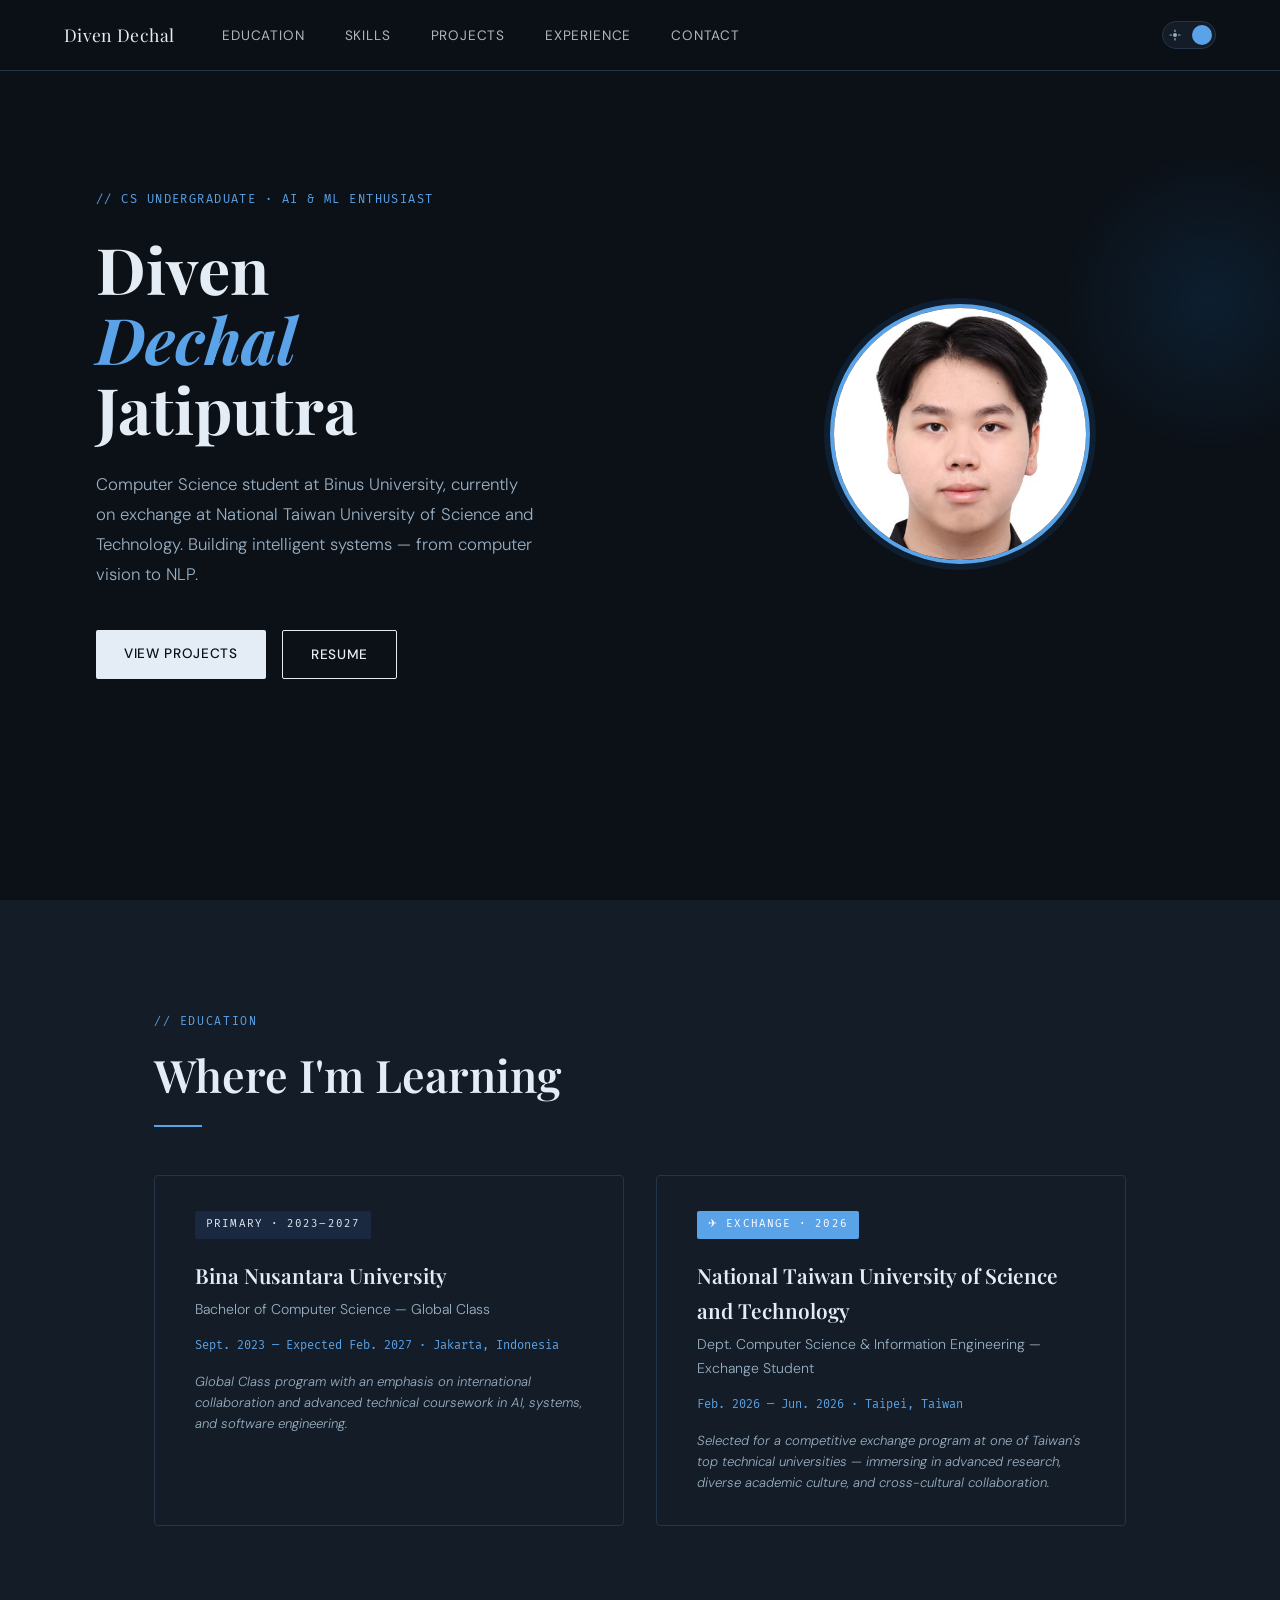
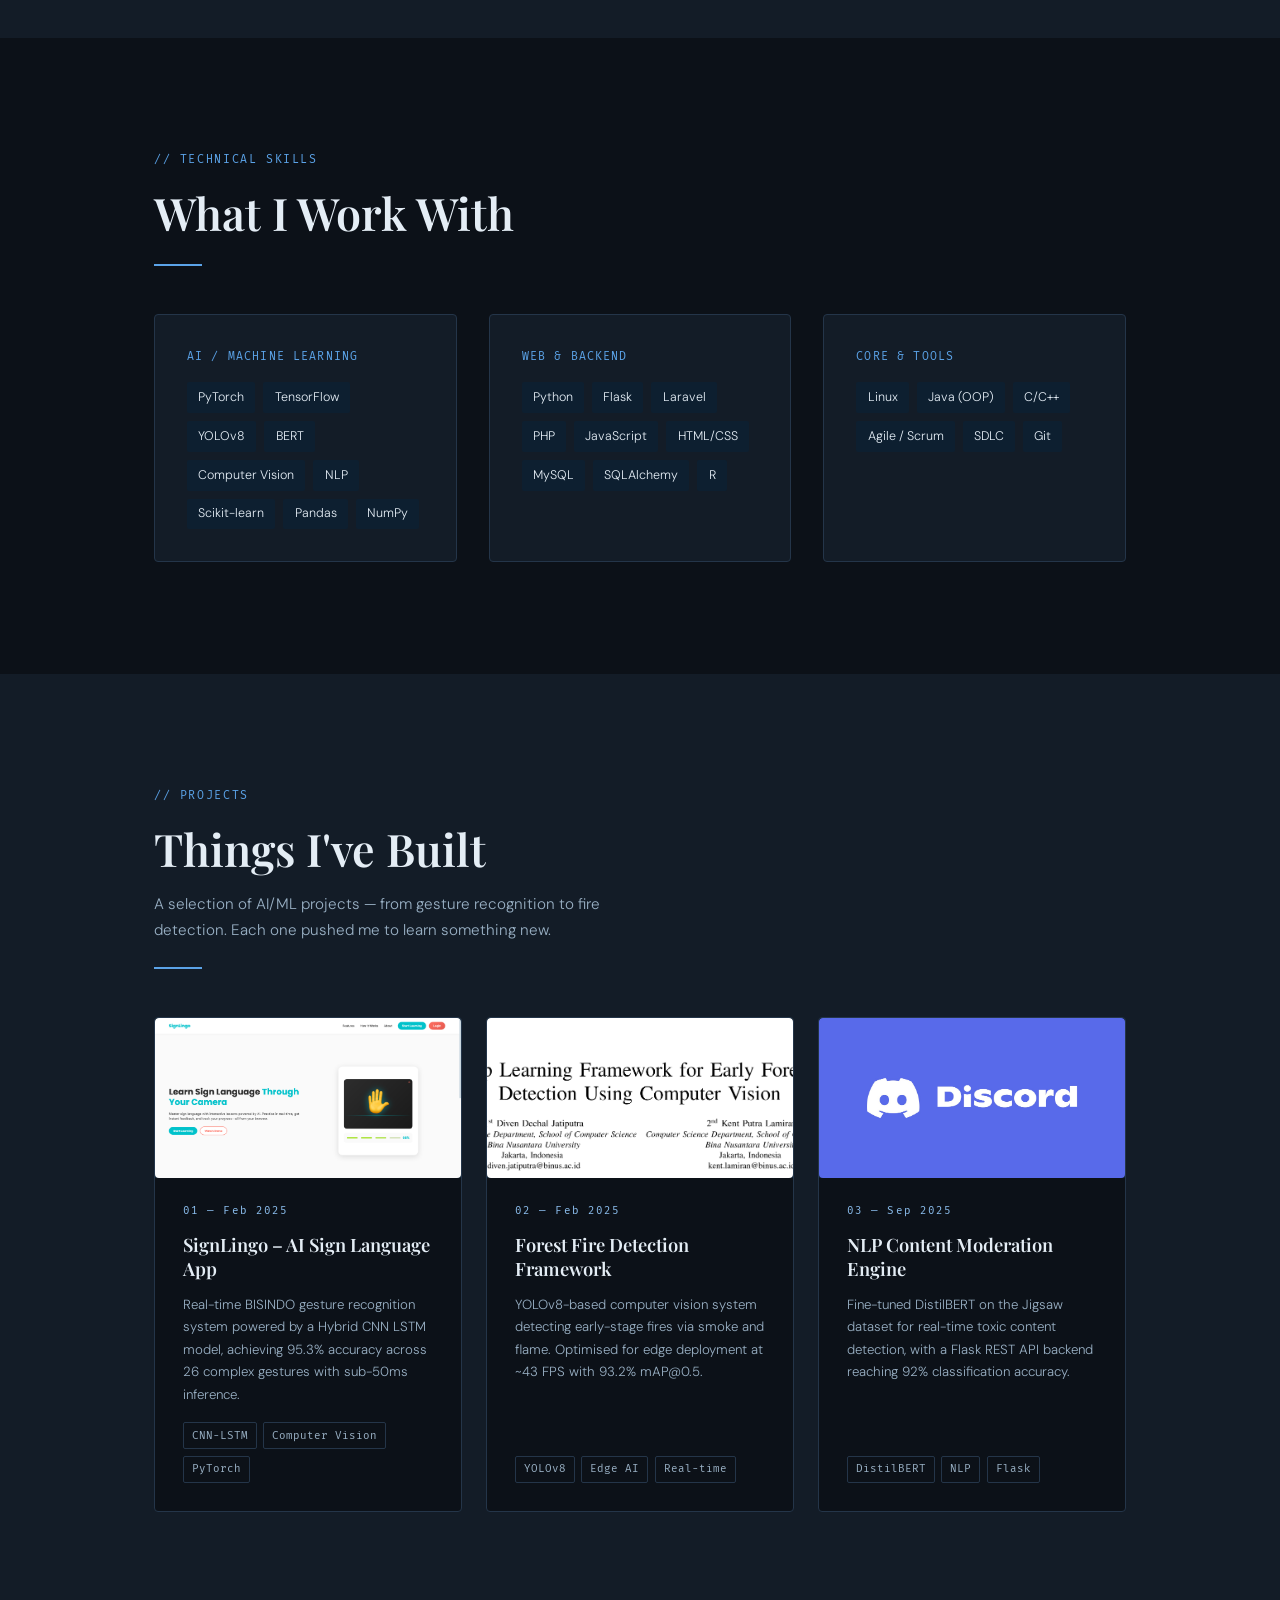
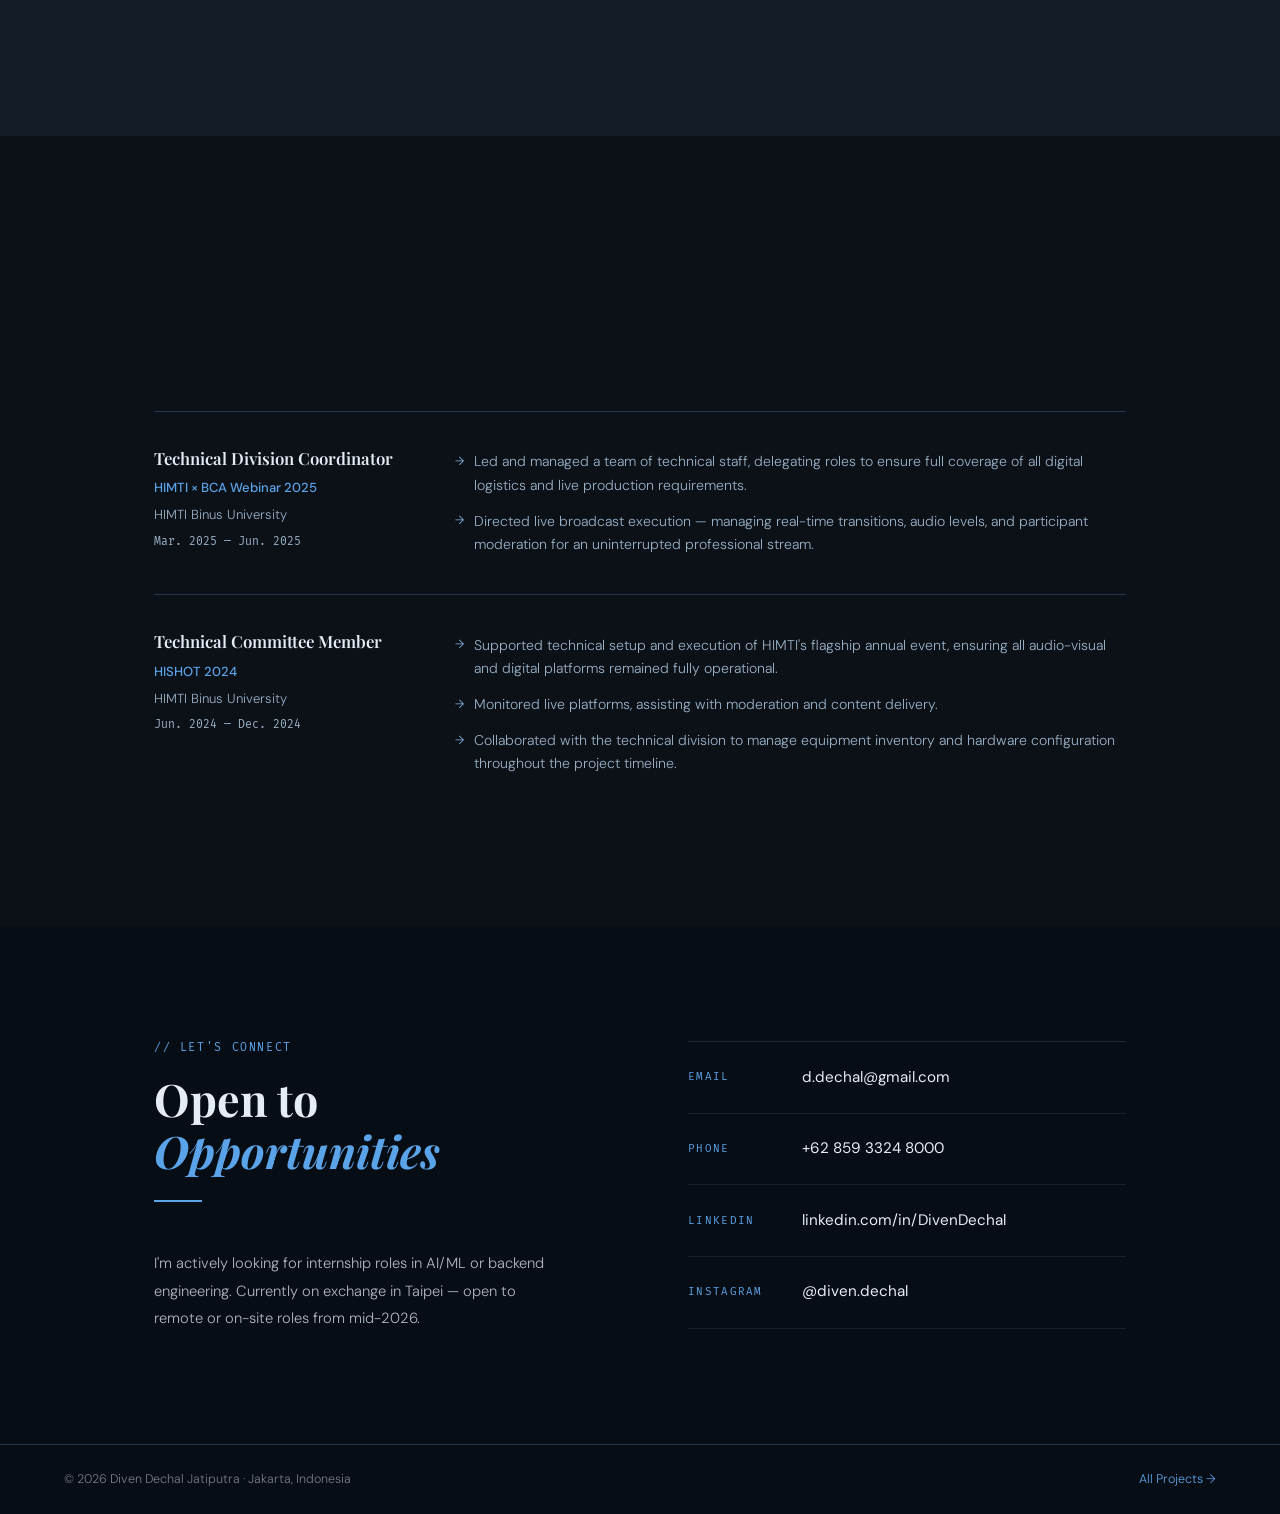
==== commit 9a518d8a: "update website" ====
--- a/index.html
+++ b/index.html
@@ -47,14 +47,13 @@
       <p class="hero-desc">Computer Science student at Binus University, currently on exchange at National Taiwan University of Science and Technology. Building intelligent systems — from computer vision to NLP.</p>
       <div class="hero-cta">
         <a class="btn btn-primary" href="#projects">View Projects</a>
-        <a class="btn btn-outline" href="#contact">Get in Touch</a>
+        <a class="btn btn-outline" href="resource\Diven_CV.pdf">Resume</a>
       </div>
     </div>
     <div class="hero-right">
       <div class="hero-deco"></div>
       <div class="profile-photo-wrap">
-        <img class="profile-photo" src="[data-uri]" alt="Diven Dechal Jatiputra" />
-      </div>
+        <img class="profile-photo" src="resource/pp.jpg" alt="Diven Dechal Jatiputra" />      </div>
     </div>
   </section>
 
@@ -126,41 +125,7 @@
         <!-- SignLingo -->
         <div class="project-card reveal">
           <div class="project-img">
-            <svg viewBox="0 0 400 160" xmlns="http://www.w3.org/2000/svg" preserveAspectRatio="xMidYMid slice">
-              <rect width="400" height="160" fill="var(--accent-faint)"/>
-              <!-- grid dots -->
-              <g opacity="0.18">
-                <circle cx="40" cy="30" r="1.5" fill="var(--accent)"/><circle cx="80" cy="30" r="1.5" fill="var(--accent)"/><circle cx="120" cy="30" r="1.5" fill="var(--accent)"/><circle cx="160" cy="30" r="1.5" fill="var(--accent)"/><circle cx="200" cy="30" r="1.5" fill="var(--accent)"/><circle cx="240" cy="30" r="1.5" fill="var(--accent)"/><circle cx="280" cy="30" r="1.5" fill="var(--accent)"/><circle cx="320" cy="30" r="1.5" fill="var(--accent)"/><circle cx="360" cy="30" r="1.5" fill="var(--accent)"/>
-                <circle cx="40" cy="70" r="1.5" fill="var(--accent)"/><circle cx="80" cy="70" r="1.5" fill="var(--accent)"/><circle cx="120" cy="70" r="1.5" fill="var(--accent)"/><circle cx="160" cy="70" r="1.5" fill="var(--accent)"/><circle cx="200" cy="70" r="1.5" fill="var(--accent)"/><circle cx="240" cy="70" r="1.5" fill="var(--accent)"/><circle cx="280" cy="70" r="1.5" fill="var(--accent)"/><circle cx="320" cy="70" r="1.5" fill="var(--accent)"/><circle cx="360" cy="70" r="1.5" fill="var(--accent)"/>
-                <circle cx="40" cy="110" r="1.5" fill="var(--accent)"/><circle cx="80" cy="110" r="1.5" fill="var(--accent)"/><circle cx="120" cy="110" r="1.5" fill="var(--accent)"/><circle cx="160" cy="110" r="1.5" fill="var(--accent)"/><circle cx="200" cy="110" r="1.5" fill="var(--accent)"/><circle cx="240" cy="110" r="1.5" fill="var(--accent)"/><circle cx="280" cy="110" r="1.5" fill="var(--accent)"/><circle cx="320" cy="110" r="1.5" fill="var(--accent)"/><circle cx="360" cy="110" r="1.5" fill="var(--accent)"/>
-                <circle cx="40" cy="150" r="1.5" fill="var(--accent)"/><circle cx="80" cy="150" r="1.5" fill="var(--accent)"/><circle cx="120" cy="150" r="1.5" fill="var(--accent)"/><circle cx="160" cy="150" r="1.5" fill="var(--accent)"/><circle cx="200" cy="150" r="1.5" fill="var(--accent)"/><circle cx="240" cy="150" r="1.5" fill="var(--accent)"/><circle cx="280" cy="150" r="1.5" fill="var(--accent)"/><circle cx="320" cy="150" r="1.5" fill="var(--accent)"/><circle cx="360" cy="150" r="1.5" fill="var(--accent)"/>
-              </g>
-              <!-- hand outline -->
-              <g transform="translate(130, 12)" fill="none" stroke="var(--accent)" stroke-linecap="round" stroke-linejoin="round">
-                <!-- palm -->
-                <path d="M40 130 C20 130 15 110 18 90 L22 55 C22 50 28 48 32 52 L32 80" stroke-width="3"/>
-                <!-- index finger -->
-                <path d="M32 80 L32 30 C32 25 38 23 41 27 L41 75" stroke-width="3"/>
-                <!-- middle finger -->
-                <path d="M41 75 L42 22 C42 17 48 16 51 20 L51 72" stroke-width="3"/>
-                <!-- ring finger -->
-                <path d="M51 72 L52 30 C52 25 58 24 61 28 L61 74" stroke-width="3"/>
-                <!-- pinky -->
-                <path d="M61 74 L62 42 C62 37 67 36 70 40 L70 76" stroke-width="3"/>
-                <!-- thumb -->
-                <path d="M18 90 C12 80 14 65 22 60" stroke-width="3"/>
-                <!-- signal arcs -->
-                <path d="M75 55 Q85 45 75 35" stroke-width="2" opacity="0.5"/>
-                <path d="M80 58 Q95 45 80 30" stroke-width="2" opacity="0.35"/>
-                <path d="M85 61 Q105 45 85 25" stroke-width="2" opacity="0.2"/>
-              </g>
-              <!-- accuracy badge -->
-              <g transform="translate(272, 44)">
-                <rect width="88" height="32" rx="4" fill="var(--accent)" opacity="0.15"/>
-                <rect width="88" height="32" rx="4" fill="none" stroke="var(--accent)" stroke-width="1" opacity="0.4"/>
-                <text x="44" y="21" text-anchor="middle" font-family="'Fira Mono', monospace" font-size="13" font-weight="500" fill="var(--accent)">95.3% acc</text>
-              </g>
-            </svg>
+            <img src="resource/Signlingo_thumbnail.png" alt="SignLingo App Screenshot" style="width:100%; height:100%; object-fit:cover; border-radius:4px;"/>
           </div>
           <div class="project-body">
             <p class="project-num">01 — Feb 2025</p>
@@ -173,38 +138,7 @@
         <!-- Forest Fire -->
         <div class="project-card reveal" style="transition-delay:0.1s">
           <div class="project-img">
-            <svg viewBox="0 0 400 160" xmlns="http://www.w3.org/2000/svg" preserveAspectRatio="xMidYMid slice">
-              <rect width="400" height="160" fill="var(--accent-faint)"/>
-              <!-- horizon -->
-              <rect x="0" y="120" width="400" height="40" fill="var(--accent)" opacity="0.08"/>
-              <!-- trees (silhouette) -->
-              <g opacity="0.22" fill="var(--accent)">
-                <polygon points="30,120 55,60 80,120"/><polygon points="60,120 80,75 100,120"/>
-                <polygon points="280,120 305,55 330,120"/><polygon points="310,120 330,70 350,120"/>
-                <polygon points="350,120 368,75 386,120"/>
-              </g>
-              <!-- bounding box (YOLO style) -->
-              <rect x="140" y="28" width="120" height="100" rx="2" fill="none" stroke="var(--accent)" stroke-width="2" stroke-dasharray="6 3" opacity="0.7"/>
-              <!-- label chip -->
-              <rect x="140" y="18" width="72" height="16" rx="2" fill="var(--accent)" opacity="0.85"/>
-              <text x="149" y="29.5" font-family="'Fira Mono', monospace" font-size="9" fill="white">FIRE 93.2%</text>
-              <!-- flame shapes -->
-              <g transform="translate(170, 40)">
-                <path d="M30 80 C20 60 10 50 20 30 C22 50 35 42 30 20 C45 35 55 55 45 80 Z" fill="var(--accent)" opacity="0.5"/>
-                <path d="M30 80 C26 68 22 60 27 48 C28 58 36 54 33 40 C42 50 46 65 38 80 Z" fill="var(--accent)" opacity="0.75"/>
-              </g>
-              <!-- corner brackets -->
-              <g stroke="var(--accent)" stroke-width="2" fill="none" opacity="0.5">
-                <path d="M140 38 L140 28 L152 28"/><path d="M248 38 L248 28 L236 28"/>
-                <path d="M140 118 L140 128 L152 128"/><path d="M248 118 L248 128 L236 128"/>
-              </g>
-              <!-- FPS badge -->
-              <g transform="translate(272, 44)">
-                <rect width="88" height="32" rx="4" fill="var(--accent)" opacity="0.15"/>
-                <rect width="88" height="32" rx="4" fill="none" stroke="var(--accent)" stroke-width="1" opacity="0.4"/>
-                <text x="44" y="21" text-anchor="middle" font-family="'Fira Mono', monospace" font-size="13" font-weight="500" fill="var(--accent)">~43 FPS</text>
-              </g>
-            </svg>
+            <img src="resource/ForestFire.png" alt="Forest Fire Detection Framework Screenshot" style="width:100%; height:100%; object-fit:cover; border-radius:4px;"/>
           </div>
           <div class="project-body">
             <p class="project-num">02 — Feb 2025</p>
@@ -217,34 +151,7 @@
         <!-- NLP Engine -->
         <div class="project-card reveal" style="transition-delay:0.2s">
           <div class="project-img">
-            <svg viewBox="0 0 400 160" xmlns="http://www.w3.org/2000/svg" preserveAspectRatio="xMidYMid slice">
-              <rect width="400" height="160" fill="var(--accent-faint)"/>
-              <!-- text lines (document feel) -->
-              <g opacity="0.2" fill="var(--accent)">
-                <rect x="30" y="35" width="100" height="6" rx="3"/><rect x="30" y="50" width="80" height="6" rx="3"/>
-                <rect x="30" y="65" width="95" height="6" rx="3"/><rect x="30" y="80" width="70" height="6" rx="3"/>
-                <rect x="30" y="95" width="88" height="6" rx="3"/><rect x="30" y="110" width="60" height="6" rx="3"/>
-              </g>
-              <!-- highlight spans (toxic words flagged) -->
-              <rect x="30" y="63" width="46" height="10" rx="2" fill="var(--accent)" opacity="0.25"/>
-              <rect x="30" y="93" width="62" height="10" rx="2" fill="var(--accent)" opacity="0.18"/>
-              <!-- arrow -->
-              <line x1="155" y1="80" x2="195" y2="80" stroke="var(--accent)" stroke-width="2" opacity="0.6"/>
-              <polygon points="195,75 205,80 195,85" fill="var(--accent)" opacity="0.6"/>
-              <!-- output chip -->
-              <g transform="translate(210, 56)">
-                <rect width="110" height="48" rx="4" fill="var(--accent)" opacity="0.12"/>
-                <rect width="110" height="48" rx="4" fill="none" stroke="var(--accent)" stroke-width="1" opacity="0.4"/>
-                <text x="55" y="20" text-anchor="middle" font-family="'Fira Mono', monospace" font-size="9" fill="var(--muted)">TOXIC: 0.91</text>
-                <text x="55" y="36" text-anchor="middle" font-family="'Fira Mono', monospace" font-size="9" fill="var(--muted)">SAFE:  0.09</text>
-              </g>
-              <!-- accuracy badge -->
-              <g transform="translate(272, 115)">
-                <rect width="88" height="26" rx="4" fill="var(--accent)" opacity="0.15"/>
-                <rect width="88" height="26" rx="4" fill="none" stroke="var(--accent)" stroke-width="1" opacity="0.4"/>
-                <text x="44" y="17.5" text-anchor="middle" font-family="'Fira Mono', monospace" font-size="11" font-weight="500" fill="var(--accent)">92% acc</text>
-              </g>
-            </svg>
+            <img src="resource/Discord.jpg" alt="NLP Content Moderation Engine Screenshot" style="width:100%; height:100%; object-fit:cover; border-radius:4px;"/>
           </div>
           <div class="project-body">
             <p class="project-num">03 — Sep 2025</p>
@@ -320,15 +227,15 @@
             <span class="contact-row-arrow">→</span>
             <span class="contact-row-value">+62 859 3324 8000</span>
           </a>
-          <a href="#" class="contact-row">
+          <a href="https://www.linkedin.com/in/divendechal/" class="contact-row">
             <span class="contact-row-label">LinkedIn</span>
             <span class="contact-row-arrow">→</span>
-            <span class="contact-row-value">linkedin.com/in/diven</span>
-          </a>
-          <a href="#" class="contact-row">
-            <span class="contact-row-label">Portfolio</span>
-            <span class="contact-row-arrow">→</span>
-            <span class="contact-row-value">diven.dev</span>
+            <span class="contact-row-value">linkedin.com/in/DivenDechal</span>
+          </a>
+          <a href="https://www.instagram.com/diven.dechal/" class="contact-row">
+            <span class="contact-row-label">Instagram</span>
+            <span class="contact-row-arrow">→</span>
+            <span class="contact-row-value">@diven.dechal</span>
           </a>
         </div>
 
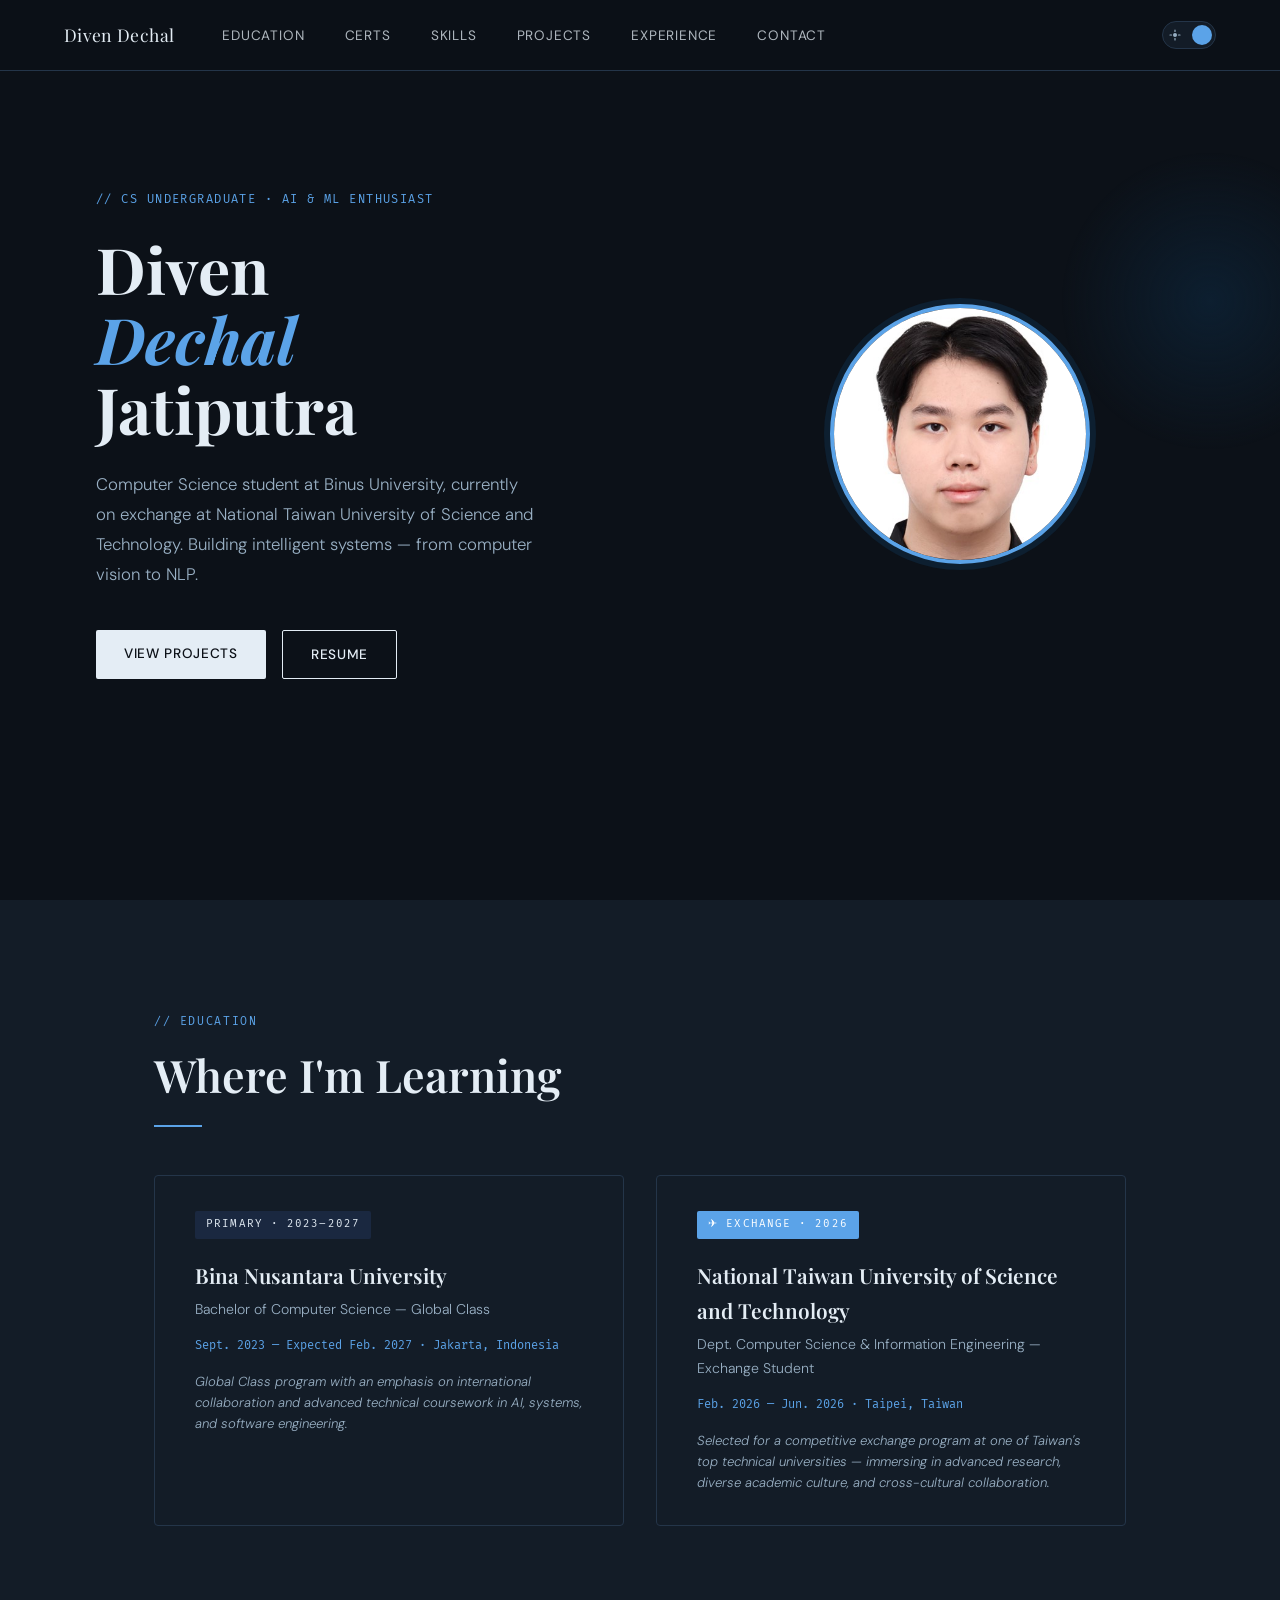
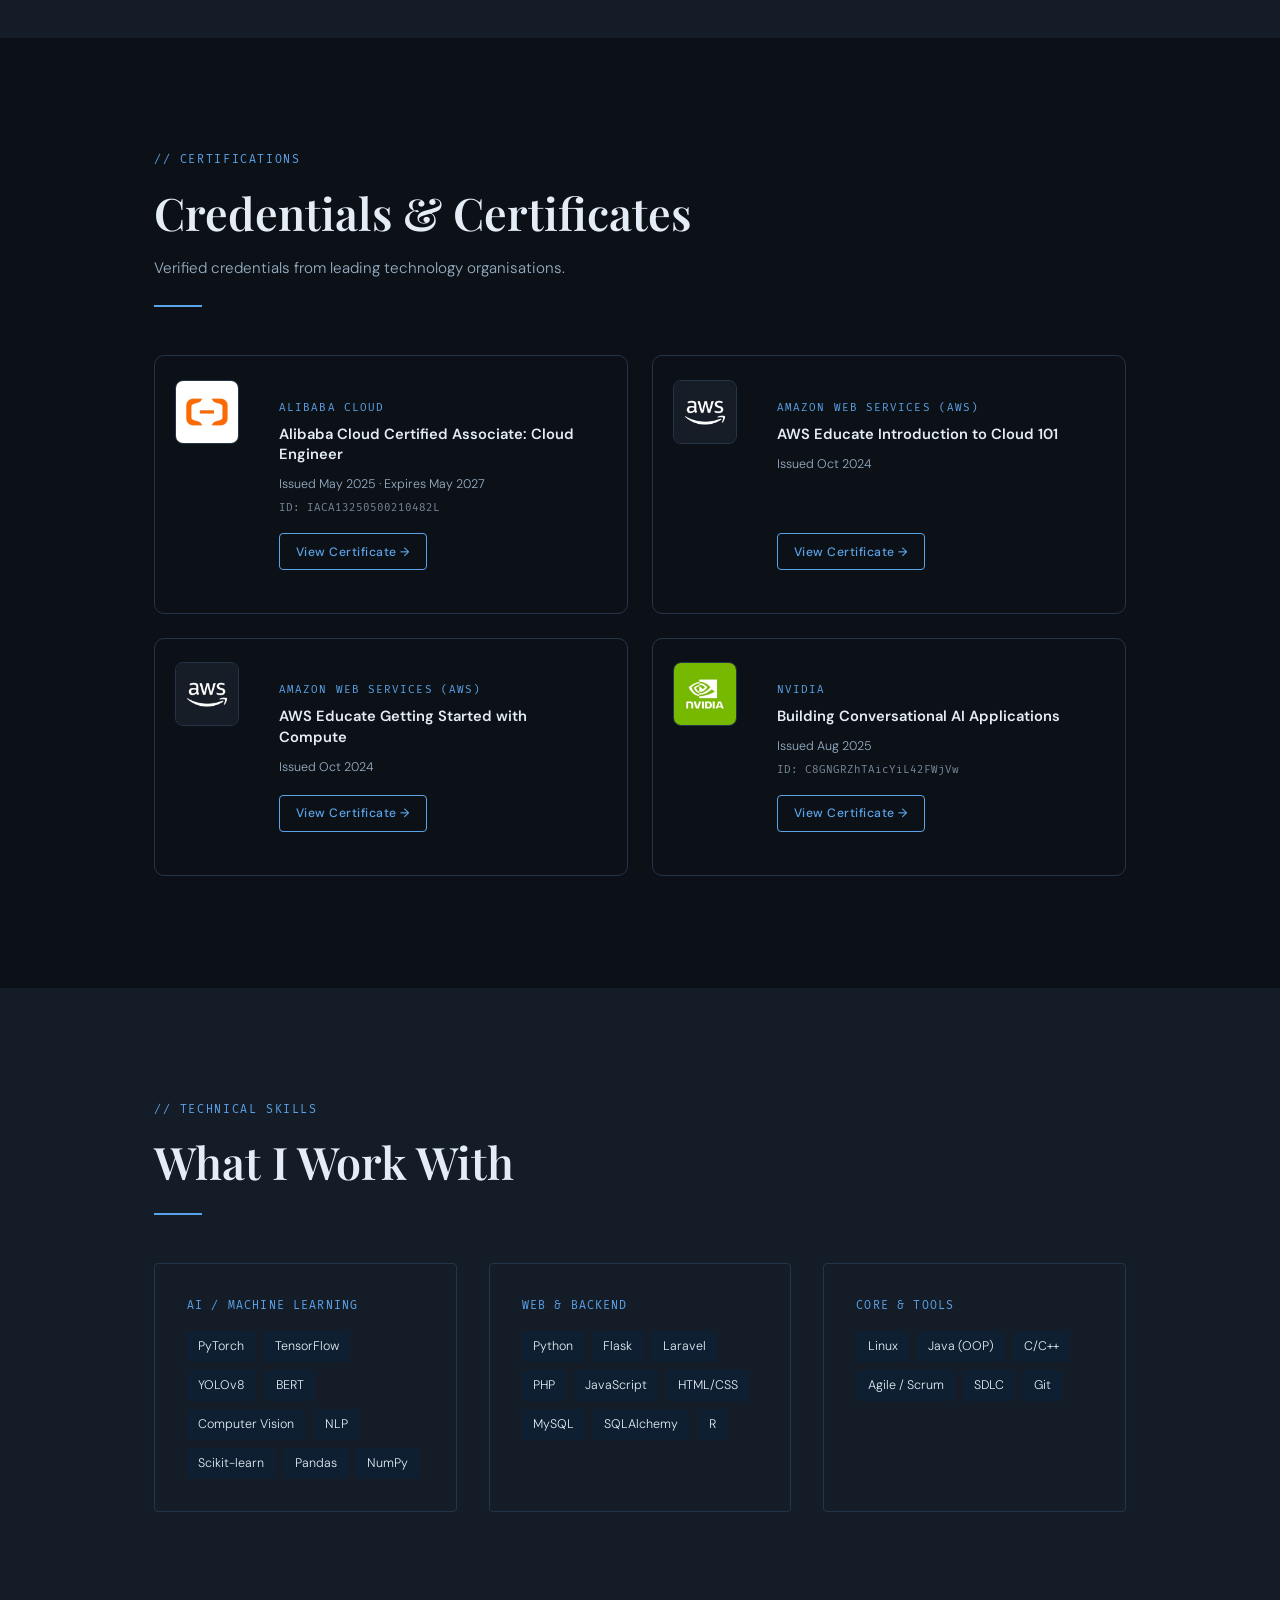
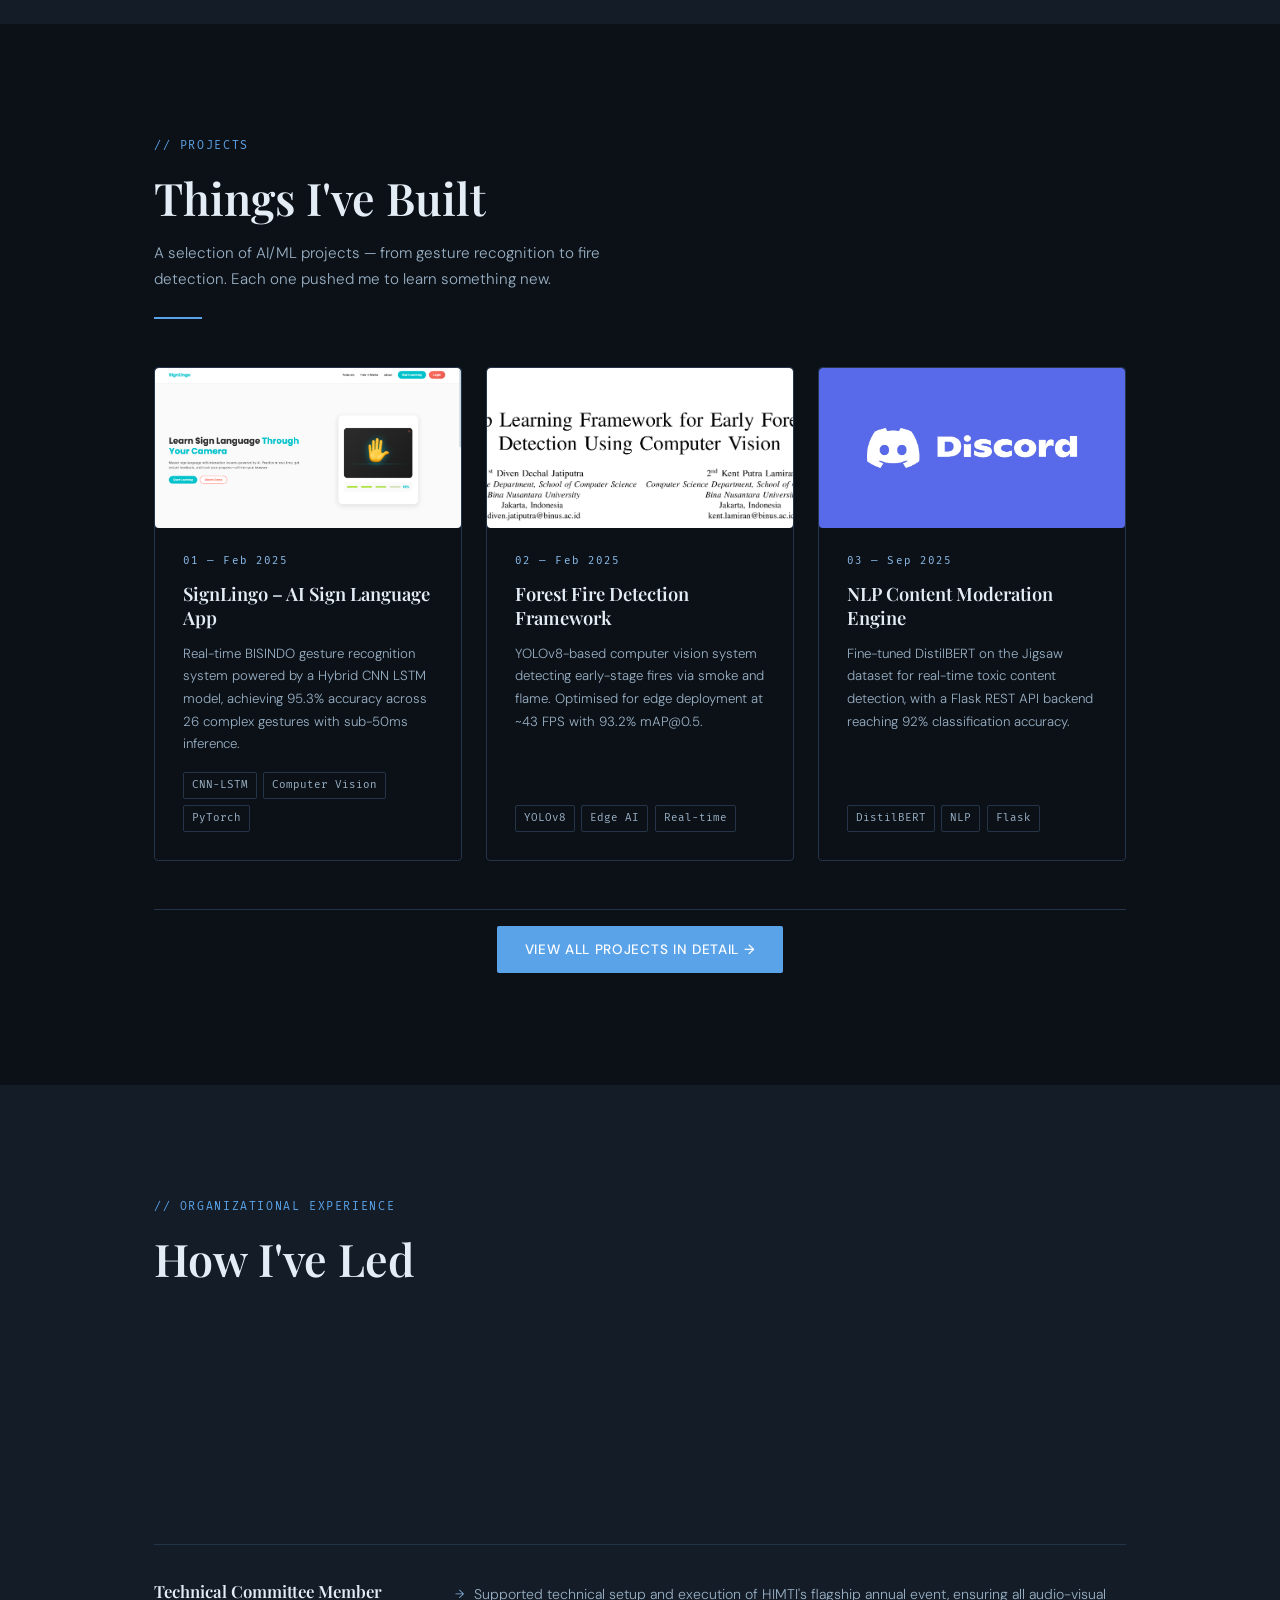
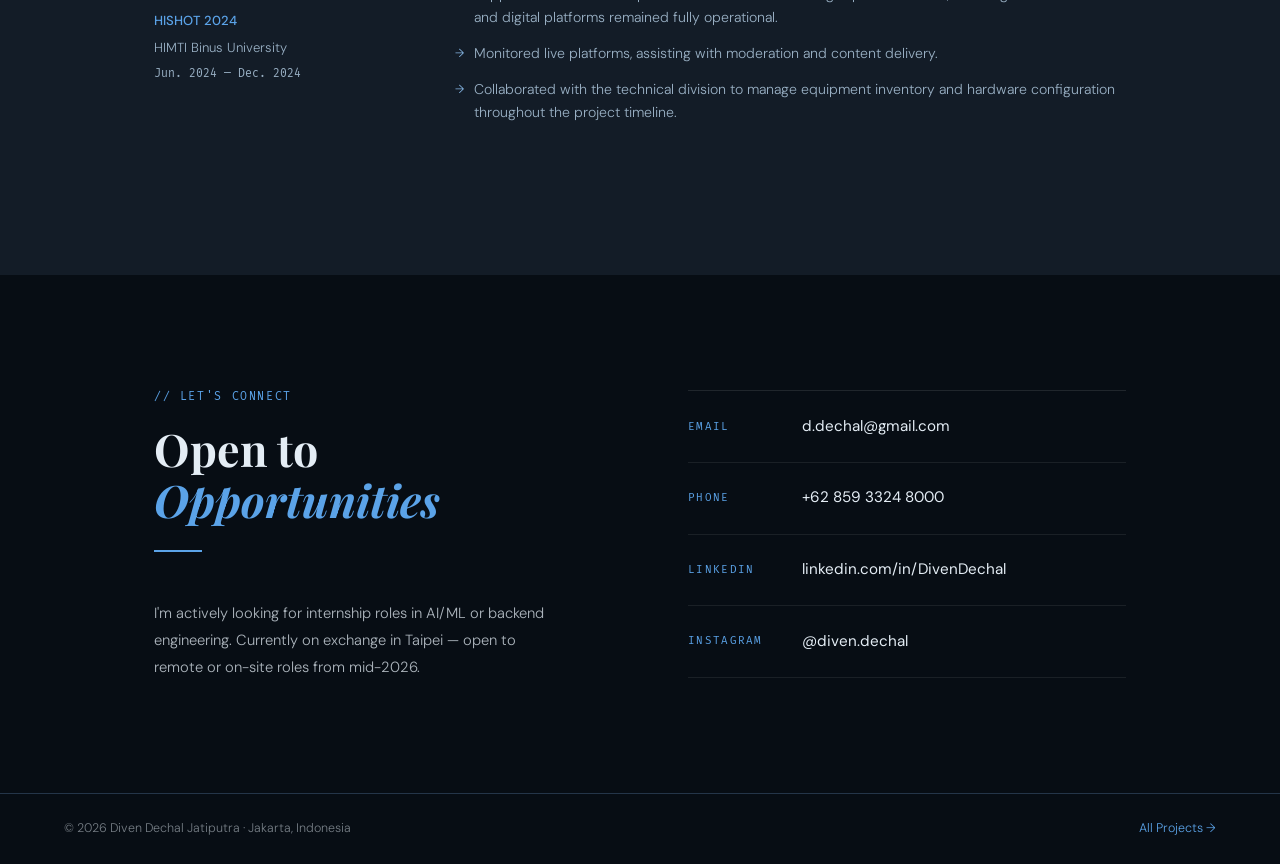
==== commit 5860d952: "Update Index.html" ====
--- a/index.html
+++ b/index.html
@@ -15,6 +15,7 @@
       <a class="nav-logo" href="#">Diven Dechal</a>
       <ul class="nav-links">
         <li><a href="#education">Education</a></li>
+        <li><a href="#certificates">Certs</a></li>
         <li><a href="#skills">Skills</a></li>
         <li><a href="#projects">Projects</a></li>
         <li><a href="#experience">Experience</a></li>
@@ -81,6 +82,80 @@
     </div>
   </section>
 
+  <section id="certificates">
+    <div class="container">
+      <p class="section-label reveal">// Certifications</p>
+      <h2 class="section-title reveal">Credentials &amp; Certificates</h2>
+      <p class="section-sub reveal">Verified credentials from leading technology organisations.</p>
+      <div class="section-divider reveal"></div>
+      <div class="cert-grid">
+
+        <!-- Alibaba Cloud -->
+        <div class="cert-card reveal">
+          <div class="cert-img-wrap">
+            <img src="resource/alibaba.jpg" alt="Alibaba Cloud Certificate" class="cert-img" />
+          </div>
+          <div class="cert-body">
+            <p class="cert-issuer">Alibaba Cloud</p>
+            <h3 class="cert-name">Alibaba Cloud Certified Associate: Cloud Engineer</h3>
+            <div class="cert-meta">
+              <span class="cert-date">Issued May 2025 · Expires May 2027</span>
+              <span class="cert-id">ID: IACA13250500210482L</span>
+            </div>
+            <a href="resource/alibaba-cert.jpg" class="cert-btn">View Certificate →</a>
+          </div>
+        </div>
+
+        <!-- AWS Cloud 101 -->
+        <div class="cert-card reveal" style="transition-delay:0.1s">
+          <div class="cert-img-wrap">
+            <img src="resource/aws.jpg" alt="AWS Certificate" class="cert-img" />
+          </div>
+          <div class="cert-body">
+            <p class="cert-issuer">Amazon Web Services (AWS)</p>
+            <h3 class="cert-name">AWS Educate Introduction to Cloud 101</h3>
+            <div class="cert-meta">
+              <span class="cert-date">Issued Oct 2024</span>
+            </div>
+            <a href="https://www.credly.com/badges/292834a7-c9d0-4af4-9a19-4c6aaaeac158/" class="cert-btn">View Certificate →</a>
+          </div>
+        </div>
+
+        <!-- AWS Compute -->
+        <div class="cert-card reveal" style="transition-delay:0.15s">
+          <div class="cert-img-wrap">
+            <img src="resource/aws.jpg" alt="AWS Certificate" class="cert-img" />
+          </div>
+          <div class="cert-body">
+            <p class="cert-issuer">Amazon Web Services (AWS)</p>
+            <h3 class="cert-name">AWS Educate Getting Started with Compute</h3>
+            <div class="cert-meta">
+              <span class="cert-date">Issued Oct 2024</span>
+            </div>
+            <a href="https://www.credly.com/badges/dbf9cd7e-7baf-4009-af47-1d5d3e913fb0/linked_in_profile" class="cert-btn">View Certificate →</a>
+          </div>
+        </div>
+
+        <!-- NVIDIA -->
+        <div class="cert-card reveal" style="transition-delay:0.2s">
+          <div class="cert-img-wrap">
+            <img src="resource/nvidia.jpg" alt="NVIDIA Certificate" class="cert-img" />
+          </div>
+          <div class="cert-body">
+            <p class="cert-issuer">NVIDIA</p>
+            <h3 class="cert-name">Building Conversational AI Applications</h3>
+            <div class="cert-meta">
+              <span class="cert-date">Issued Aug 2025</span>
+              <span class="cert-id">ID: C8GNGRZhTAicYiL42FWjVw</span>
+            </div>
+            <a href="https://learn.nvidia.com/certificates?id=RqJtTGAESUC0NpaSTUNZ7w" class="cert-btn">View Certificate →</a>
+          </div>
+        </div>
+
+      </div>
+    </div>
+  </section>
+
   <section id="skills">
     <div class="container">
       <p class="section-label reveal">// Technical Skills</p>
@@ -202,6 +277,7 @@
       </div>
     </div>
   </section>
+
 
   <section id="contact">
     <div class="container">
--- a/CSS/style.css
+++ b/CSS/style.css
@@ -237,7 +237,7 @@
     .edu-note { margin-top: 1rem; font-size: 0.82rem; color: var(--muted); font-style: italic; line-height: 1.6; }
 
     /* ── SKILLS ── */
-    #skills { background: var(--bg); }
+    #skills { background: var(--surface); }
     .skills-wrap { display: grid; grid-template-columns: repeat(3,1fr); gap: 2rem; margin-top: 3rem; }
     .skill-group { padding: 2rem; border: 1px solid var(--border); border-radius: 4px; background: var(--surface); transition: border-color 0.25s, background 0.3s; }
     .skill-group:hover { border-color: var(--accent); }
@@ -246,7 +246,7 @@
     .tag { font-size: 0.78rem; padding: 0.3rem 0.7rem; background: var(--accent-faint); color: var(--text); border-radius: 2px; transition: background 0.3s; }
 
     /* ── PROJECTS ── */
-    #projects { background: var(--surface); }
+    #projects { background: var(--bg); }
     .projects-grid { display: grid; grid-template-columns: repeat(3,1fr); gap: 1.5rem; margin-bottom: 3rem; }
     .project-card {
       border: 1px solid var(--border); border-radius: 4px;
@@ -276,7 +276,7 @@
     .projects-footer { text-align: center; padding-top: 1rem; border-top: 1px solid var(--border); }
 
     /* ── EXPERIENCE ── */
-    #experience { background: var(--bg); }
+    #experience { background: var(--surface); }
     .exp-list { margin-top: 3rem; }
     .exp-item { display: grid; grid-template-columns: 1fr 2.5fr; gap: 2rem; padding: 2rem 0; border-top: 1px solid var(--border); }
     .exp-role { font-family: var(--serif); font-size: 1.05rem; font-weight: 600; margin-bottom: 0.3rem; color: var(--text); }
@@ -356,6 +356,118 @@
       font-weight: 400;
     }
 
+    /* ── CERTIFICATES ── */
+    #certificates { background: var(--bg); }
+
+    .cert-grid {
+      display: grid;
+      grid-template-columns: 1fr 1fr;
+      gap: 1.5rem;
+    }
+
+    .cert-card {
+      display: flex;
+      flex-direction: row;
+      gap: 1rem;
+      padding: 1.25rem;
+      border: 1px solid var(--border);
+      border-radius: 10px;
+      overflow: hidden;
+      background: var(--bg);
+      transition: transform 0.25s, box-shadow 0.25s, border-color 0.25s;
+    }
+    .cert-card:hover {
+      transform: translateY(-3px);
+      box-shadow: 0 14px 40px rgba(0,0,0,0.1);
+      border-color: var(--accent);
+    }
+    [data-theme="dark"] .cert-card:hover {
+      box-shadow: 0 14px 40px rgba(0,0,0,0.45);
+    }
+
+    /* certificate thumbnail */
+    .cert-img-wrap {
+      width: 64px;
+      height: 64px;
+      flex-shrink: 0;
+      background: var(--accent-faint);
+      display: flex;
+      align-items: center;
+      justify-content: center;
+      overflow: hidden;
+      border-radius: 8px;
+      border: 1px solid var(--border);
+      align-self: flex-start;
+      margin-top: 0.2rem;
+    }
+    .cert-img {
+      width: 100%;
+      height: 100%;
+      object-fit: cover;
+      object-position: center;
+      display: block;
+    }
+
+    /* card details */
+    .cert-body {
+      padding: 1.4rem 1.5rem;
+      display: flex;
+      flex-direction: column;
+      gap: 0.4rem;
+      flex: 1;
+    }
+    .cert-issuer {
+      font-family: var(--mono);
+      font-size: 0.68rem;
+      letter-spacing: 0.1em;
+      text-transform: uppercase;
+      color: var(--accent);
+    }
+    .cert-name {
+      font-family: var(--sans);
+      font-size: 0.92rem;
+      font-weight: 600;
+      color: var(--text);
+      line-height: 1.4;
+      margin-bottom: 0.2rem;
+    }
+    .cert-meta {
+      display: flex;
+      flex-direction: column;
+      gap: 0.2rem;
+      margin-bottom: 0.6rem;
+    }
+    .cert-date {
+      font-size: 0.78rem;
+      color: var(--muted);
+    }
+    .cert-id {
+      font-family: var(--mono);
+      font-size: 0.68rem;
+      color: var(--muted);
+      opacity: 0.75;
+      word-break: break-all;
+    }
+    .cert-btn {
+      display: inline-block;
+      margin-top: auto;
+      padding: 0.45rem 1rem;
+      font-family: var(--sans);
+      font-size: 0.76rem;
+      font-weight: 500;
+      letter-spacing: 0.04em;
+      color: var(--accent);
+      border: 1px solid var(--accent);
+      border-radius: 4px;
+      text-decoration: none;
+      width: fit-content;
+      transition: background 0.2s, color 0.2s;
+    }
+    .cert-btn:hover {
+      background: var(--accent);
+      color: var(--bg);
+    }
+
     /* ── FOOTER ── */
     footer { background: var(--footer-bg); border-top: 1px solid var(--border); padding: 1.5rem 4rem; display: flex; justify-content: space-between; align-items: center; transition: background 0.3s; }
     footer p { font-size: 0.78rem; color: var(--footer-text); }
@@ -377,7 +489,8 @@
       .hero-right { display: none; }
       .hero-left { padding: 6rem 2rem 4rem; }
       .container { padding: 0 2rem; }
-      .edu-grid, .projects-grid, .skills-wrap, .contact-layout { grid-template-columns: 1fr; }
+      .edu-grid, .projects-grid, .skills-wrap, .contact-layout, .cert-grid { grid-template-columns: 1fr; }
+      .cert-img-wrap { width: 52px; height: 52px; }
       .exp-item { grid-template-columns: 1fr; gap: 0.5rem; }
       footer { flex-direction: column; gap: 0.5rem; text-align: center; padding: 1.5rem 2rem; }
     }
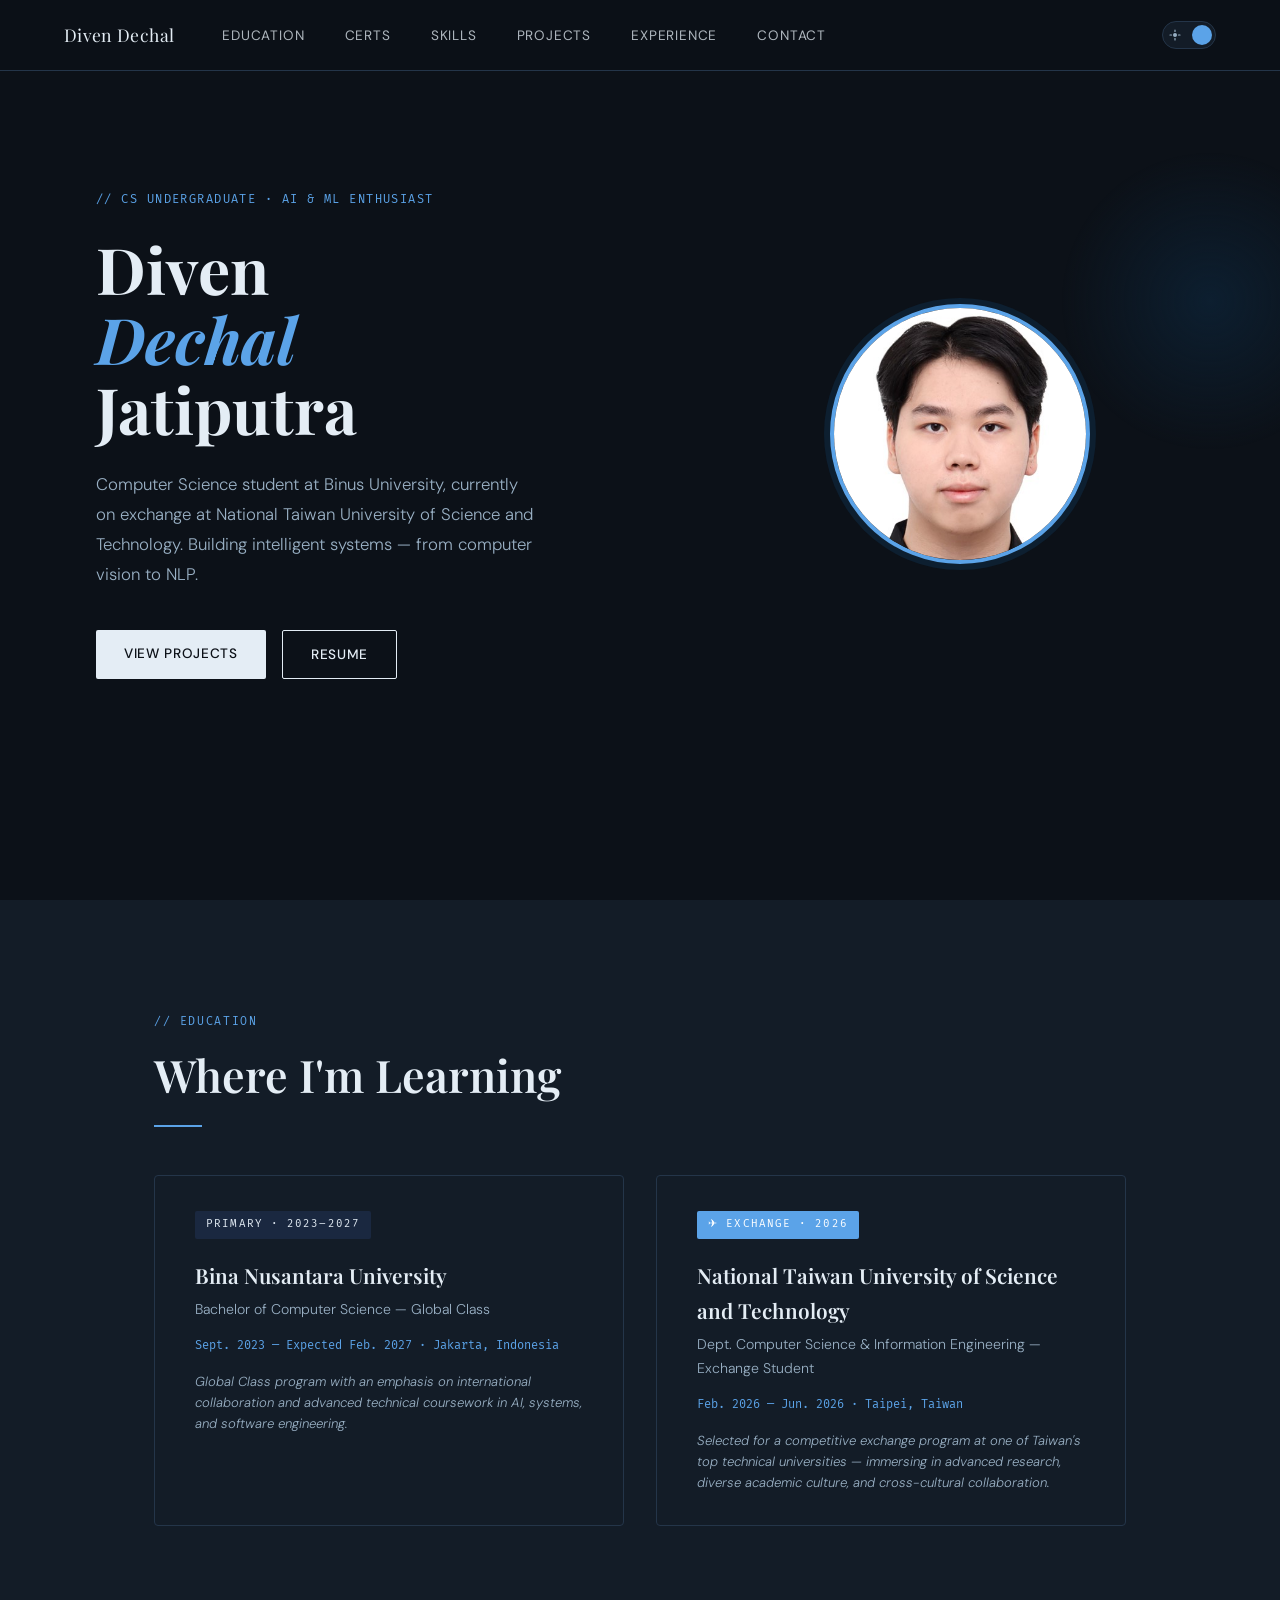
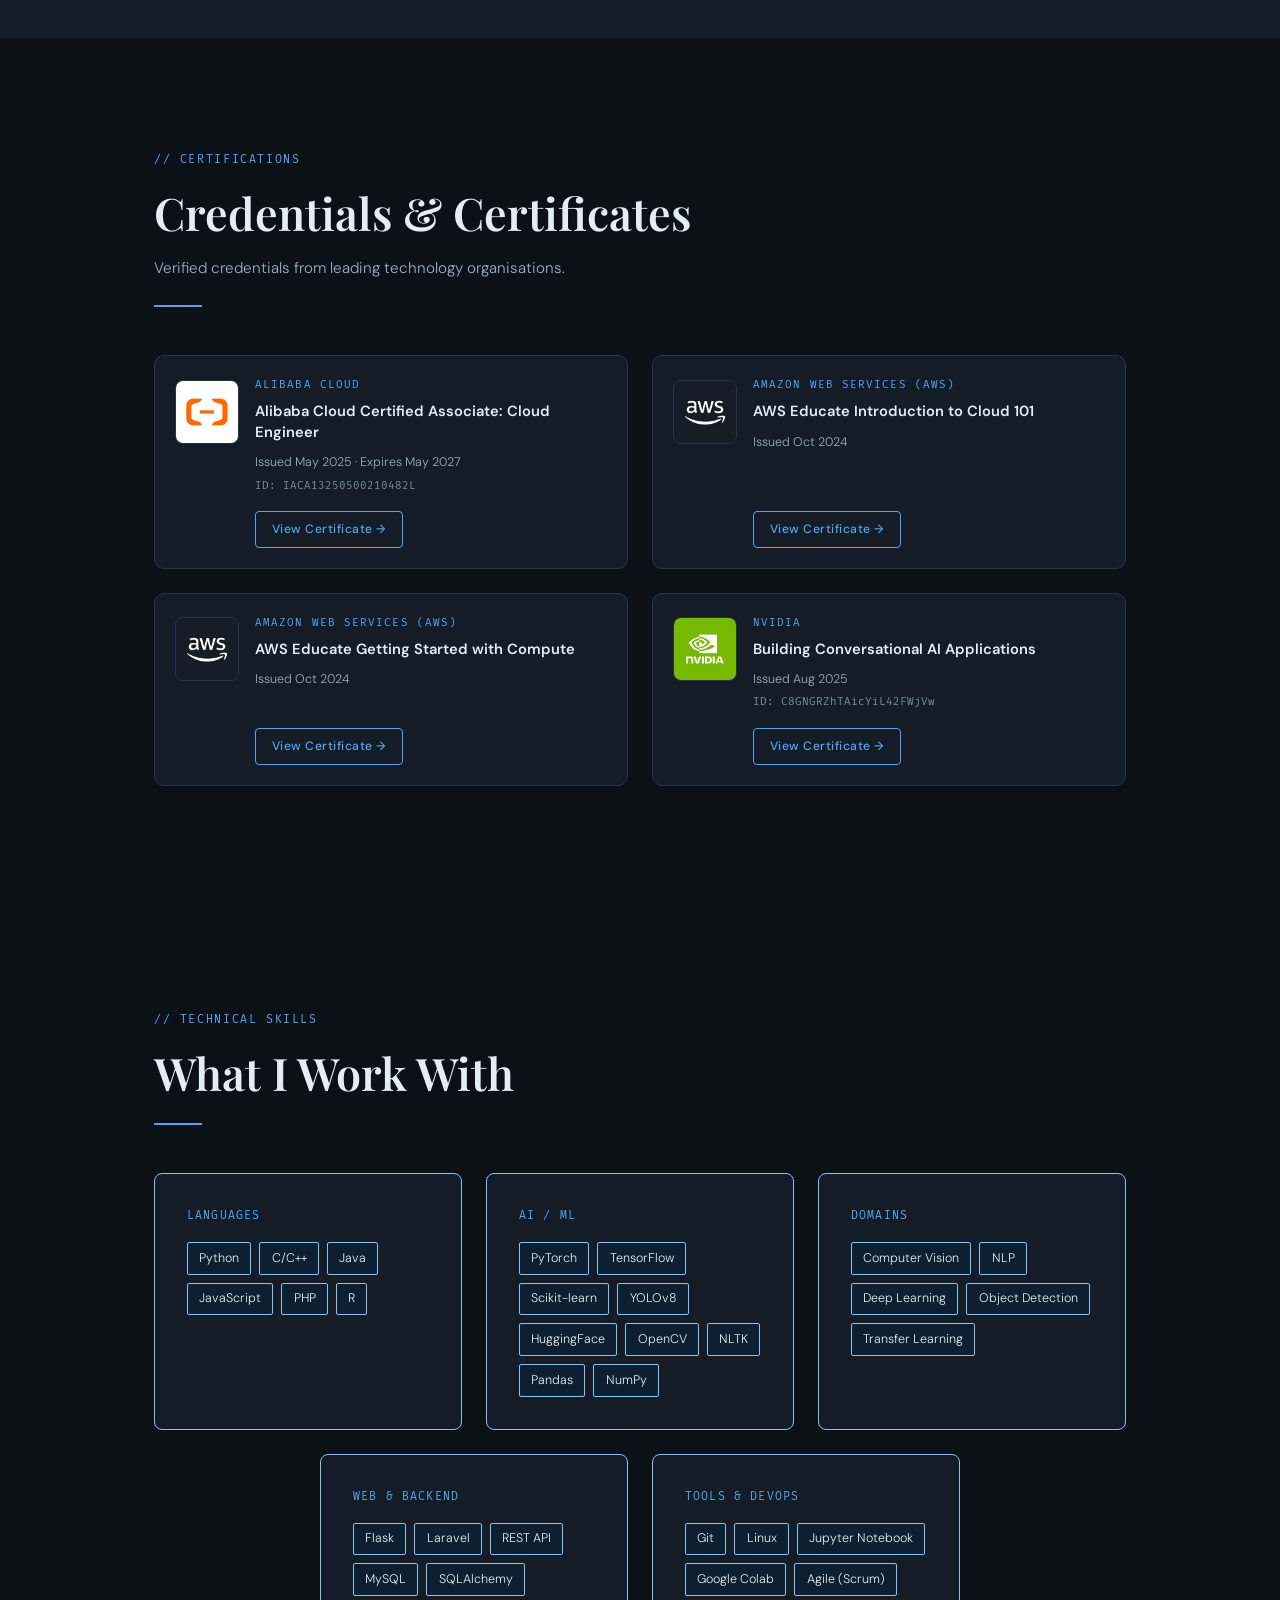
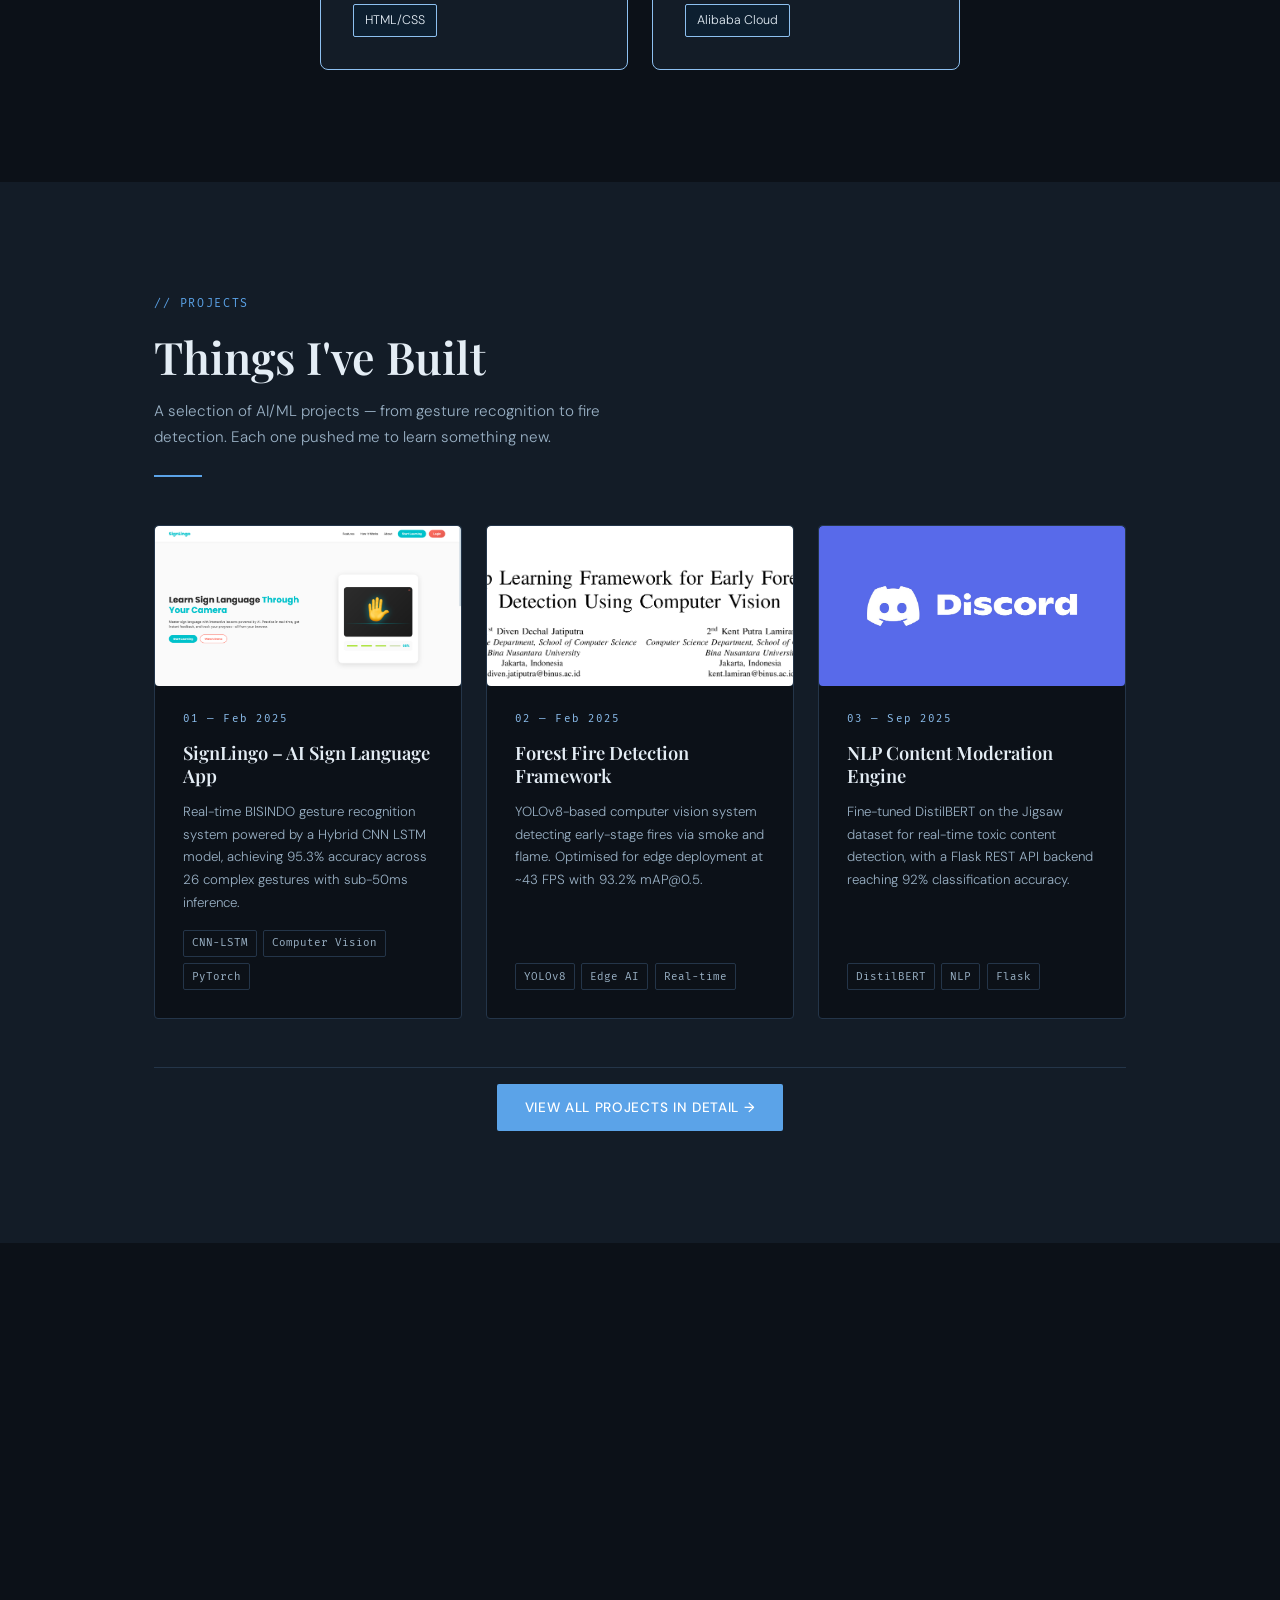
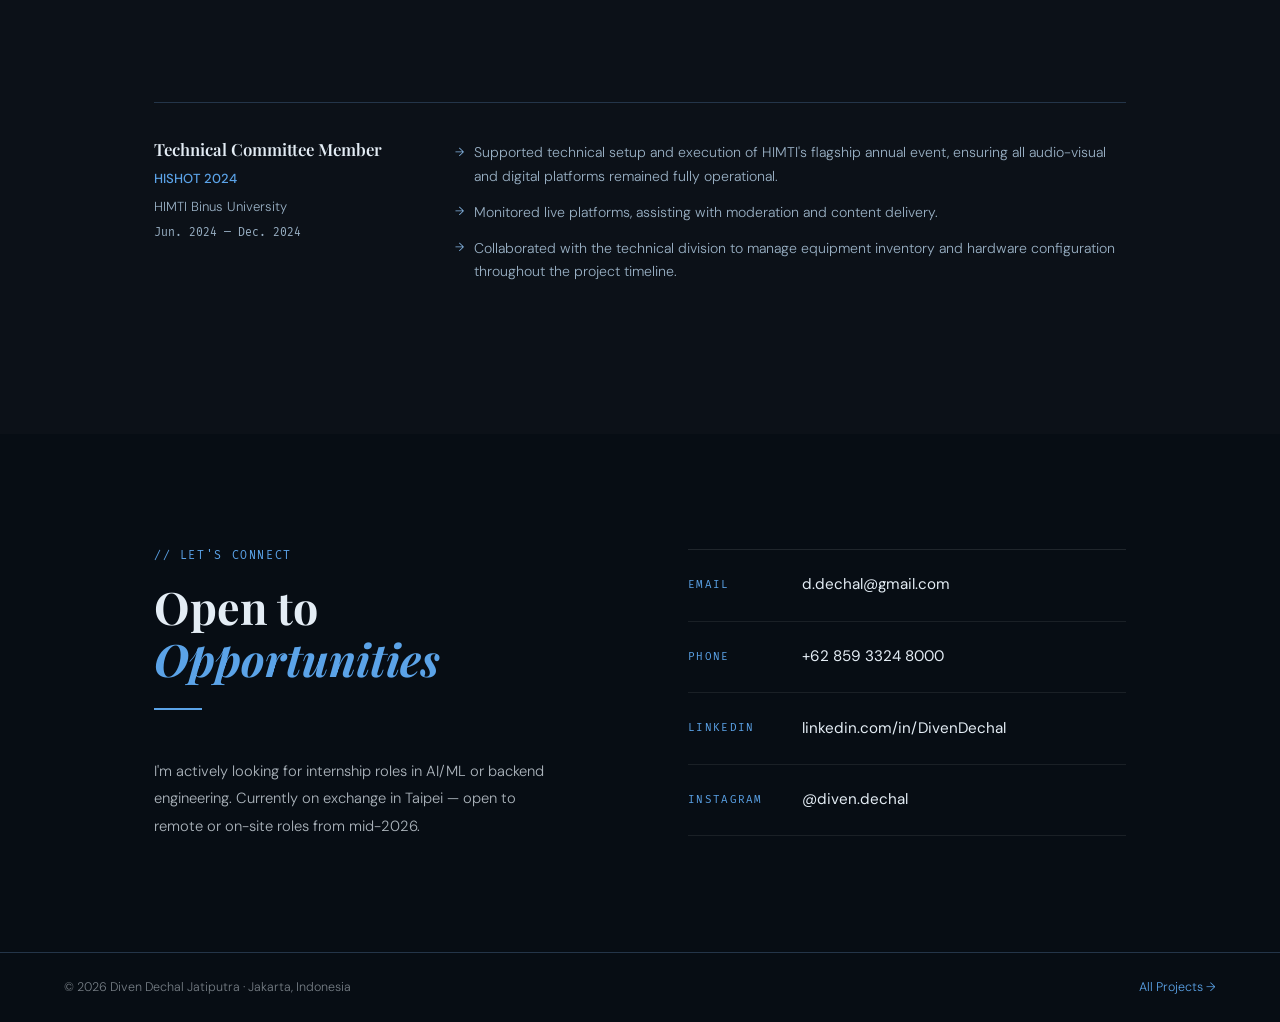
==== commit 1444170c: "update the certificate section" ====
--- a/index.html
+++ b/index.html
@@ -117,7 +117,7 @@
             <div class="cert-meta">
               <span class="cert-date">Issued Oct 2024</span>
             </div>
-            <a href="https://www.credly.com/badges/292834a7-c9d0-4af4-9a19-4c6aaaeac158/" class="cert-btn">View Certificate →</a>
+            <a href="https://www.credly.com/badges/292834a7-c9d0-4af4-9a19-4c6aaaeac158/linked_in_profile" class="cert-btn">View Certificate →</a>
           </div>
         </div>
 
@@ -162,29 +162,49 @@
       <h2 class="section-title reveal">What I Work With</h2>
       <div class="section-divider reveal"></div>
       <div class="skills-wrap">
+
         <div class="skill-group reveal">
-          <p class="skill-group-title">AI / Machine Learning</p>
-          <div class="skill-tags">
-            <span class="tag">PyTorch</span><span class="tag">TensorFlow</span><span class="tag">YOLOv8</span>
-            <span class="tag">BERT</span><span class="tag">Computer Vision</span><span class="tag">NLP</span>
-            <span class="tag">Scikit-learn</span><span class="tag">Pandas</span><span class="tag">NumPy</span>
-          </div>
-        </div>
-        <div class="skill-group reveal" style="transition-delay:0.1s">
+          <p class="skill-group-title">Languages</p>
+          <div class="skill-tags">
+            <span class="tag">Python</span><span class="tag">C/C++</span><span class="tag">Java</span>
+            <span class="tag">JavaScript</span><span class="tag">PHP</span><span class="tag">R</span>
+          </div>
+        </div>
+
+        <div class="skill-group reveal" style="transition-delay:0.08s">
+          <p class="skill-group-title">AI / ML</p>
+          <div class="skill-tags">
+            <span class="tag">PyTorch</span><span class="tag">TensorFlow</span><span class="tag">Scikit-learn</span>
+            <span class="tag">YOLOv8</span><span class="tag">HuggingFace</span><span class="tag">OpenCV</span>
+            <span class="tag">NLTK</span><span class="tag">Pandas</span><span class="tag">NumPy</span>
+          </div>
+        </div>
+
+        <div class="skill-group reveal" style="transition-delay:0.16s">
+          <p class="skill-group-title">Domains</p>
+          <div class="skill-tags">
+            <span class="tag">Computer Vision</span><span class="tag">NLP</span>
+            <span class="tag">Deep Learning</span><span class="tag">Object Detection</span>
+            <span class="tag">Transfer Learning</span>
+          </div>
+        </div>
+
+        <div class="skill-group reveal" style="transition-delay:0.24s">
           <p class="skill-group-title">Web &amp; Backend</p>
           <div class="skill-tags">
-            <span class="tag">Python</span><span class="tag">Flask</span><span class="tag">Laravel</span>
-            <span class="tag">PHP</span><span class="tag">JavaScript</span><span class="tag">HTML/CSS</span>
-            <span class="tag">MySQL</span><span class="tag">SQLAlchemy</span><span class="tag">R</span>
-          </div>
-        </div>
-        <div class="skill-group reveal" style="transition-delay:0.2s">
-          <p class="skill-group-title">Core &amp; Tools</p>
-          <div class="skill-tags">
-            <span class="tag">Linux</span><span class="tag">Java (OOP)</span><span class="tag">C/C++</span>
-            <span class="tag">Agile / Scrum</span><span class="tag">SDLC</span><span class="tag">Git</span>
-          </div>
-        </div>
+            <span class="tag">Flask</span><span class="tag">Laravel</span><span class="tag">REST API</span>
+            <span class="tag">MySQL</span><span class="tag">SQLAlchemy</span><span class="tag">HTML/CSS</span>
+          </div>
+        </div>
+
+        <div class="skill-group reveal" style="transition-delay:0.32s">
+          <p class="skill-group-title">Tools &amp; DevOps</p>
+          <div class="skill-tags">
+            <span class="tag">Git</span><span class="tag">Linux</span><span class="tag">Jupyter Notebook</span>
+            <span class="tag">Google Colab</span><span class="tag">Agile (Scrum)</span><span class="tag">Alibaba Cloud</span>
+          </div>
+        </div>
+
       </div>
     </div>
   </section>
@@ -277,7 +297,6 @@
       </div>
     </div>
   </section>
-
 
   <section id="contact">
     <div class="container">
--- a/CSS/style.css
+++ b/CSS/style.css
@@ -237,134 +237,31 @@
     .edu-note { margin-top: 1rem; font-size: 0.82rem; color: var(--muted); font-style: italic; line-height: 1.6; }
 
     /* ── SKILLS ── */
-    #skills { background: var(--surface); }
-    .skills-wrap { display: grid; grid-template-columns: repeat(3,1fr); gap: 2rem; margin-top: 3rem; }
-    .skill-group { padding: 2rem; border: 1px solid var(--border); border-radius: 4px; background: var(--surface); transition: border-color 0.25s, background 0.3s; }
-    .skill-group:hover { border-color: var(--accent); }
+    #skills { background: var(--bg); }
+    .skills-wrap {
+      display: grid;
+      grid-template-columns: repeat(6, 1fr);
+      gap: 1.5rem;
+      margin-top: 3rem;
+    }
+    /* First 3 cards each span 2 of 6 columns = full width row */
+    .skill-group { grid-column: span 2; }
+    /* Last 2 cards: centred by starting at col 2 and 4 */
+    .skill-group:nth-child(4) { grid-column: 2 / 4; }
+    .skill-group:nth-child(5) { grid-column: 4 / 6; }
+    .skill-group { padding: 2rem; border: 1px solid var(--accent-light); border-radius: 8px; background: var(--surface); transition: border-color 0.25s, box-shadow 0.25s; }
+    .skill-group:hover { border-color: var(--accent); box-shadow: 0 0 0 1px var(--accent); }
     .skill-group-title { font-family: var(--mono); font-size: 0.72rem; letter-spacing: 0.1em; text-transform: uppercase; color: var(--accent); margin-bottom: 1rem; }
     .skill-tags { display: flex; flex-wrap: wrap; gap: 0.5rem; }
-    .tag { font-size: 0.78rem; padding: 0.3rem 0.7rem; background: var(--accent-faint); color: var(--text); border-radius: 2px; transition: background 0.3s; }
-
-    /* ── PROJECTS ── */
-    #projects { background: var(--bg); }
-    .projects-grid { display: grid; grid-template-columns: repeat(3,1fr); gap: 1.5rem; margin-bottom: 3rem; }
-    .project-card {
-      border: 1px solid var(--border); border-radius: 4px;
-      background: var(--bg); cursor: pointer;
-      transition: all 0.25s; position: relative; overflow: hidden;
-      display: flex; flex-direction: column;
-    }
-    .project-card::after { content: ''; position: absolute; bottom: 0; left: 0; height: 2px; width: 0; background: var(--accent); transition: width 0.35s; }
-    .project-card:hover { transform: translateY(-4px); box-shadow: 0 12px 40px rgba(0,0,0,0.08); }
-    [data-theme="dark"] .project-card:hover { box-shadow: 0 12px 40px rgba(0,0,0,0.45); }
-    .project-card:hover::after { width: 100%; }
-    .project-img {
-      width: 100%; height: 160px; overflow: hidden;
-      background: var(--accent-faint);
-      display: flex; align-items: center; justify-content: center;
-      transition: background 0.3s;
-      flex-shrink: 0;
-    }
-    .project-img svg { width: 100%; height: 100%; }
-    .project-card:hover .project-img svg { transform: scale(1.03); transition: transform 0.4s ease; }
-    .project-body { padding: 1.5rem 1.75rem 1.75rem; display: flex; flex-direction: column; flex: 1; }
-    .project-num { font-family: var(--mono); font-size: 0.68rem; color: var(--accent-light); margin-bottom: 0.75rem; letter-spacing: 0.1em; }
-    .project-name { font-family: var(--serif); font-size: 1.15rem; font-weight: 600; margin-bottom: 0.8rem; line-height: 1.3; color: var(--text); }
-    .project-brief { font-size: 0.83rem; color: var(--muted); line-height: 1.7; flex: 1; }
-    .project-stack { display: flex; flex-wrap: wrap; gap: 0.4rem; margin-top: 1rem; }
-    .project-tag { font-family: var(--mono); font-size: 0.68rem; padding: 0.2rem 0.5rem; border: 1px solid var(--border); color: var(--muted); border-radius: 2px; }
-    .projects-footer { text-align: center; padding-top: 1rem; border-top: 1px solid var(--border); }
-
-    /* ── EXPERIENCE ── */
-    #experience { background: var(--surface); }
-    .exp-list { margin-top: 3rem; }
-    .exp-item { display: grid; grid-template-columns: 1fr 2.5fr; gap: 2rem; padding: 2rem 0; border-top: 1px solid var(--border); }
-    .exp-role { font-family: var(--serif); font-size: 1.05rem; font-weight: 600; margin-bottom: 0.3rem; color: var(--text); }
-    .exp-org { font-size: 0.82rem; color: var(--accent); font-weight: 500; margin-bottom: 0.3rem; }
-    .exp-period { font-family: var(--mono); font-size: 0.72rem; color: var(--muted); }
-    .exp-bullets { list-style: none; padding: 0; }
-    .exp-bullets li { font-size: 0.88rem; color: var(--muted); padding: 0.4rem 0 0.4rem 1.2rem; position: relative; line-height: 1.65; }
-    .exp-bullets li::before { content: '→'; position: absolute; left: 0; color: var(--accent-light); font-size: 0.75rem; top: 0.5rem; }
-
-    /* ── CONTACT ── */
-    #contact { background: var(--contact-bg); transition: background 0.3s; padding: 7rem 0; }
-    #contact .section-label { color: var(--accent-light); }
-    [data-theme="dark"] #contact .section-label { color: var(--accent); }
-    #contact .section-divider { background: var(--accent); }
-
-    .contact-layout {
-      display: grid;
-      grid-template-columns: 1fr 1fr;
-      gap: 6rem;
-      align-items: center;
-    }
-    .contact-heading {
-      font-family: var(--serif);
-      font-size: clamp(2.2rem, 3.5vw, 3.2rem);
-      font-weight: 700;
-      line-height: 1.15;
-      color: var(--contact-text);
-      margin-bottom: 1rem;
-    }
-    .contact-heading em { font-style: italic; color: var(--accent); }
-    .contact-blurb {
-      font-size: 0.92rem;
-      color: var(--contact-muted);
-      line-height: 1.85;
-      max-width: 400px;
-    }
-
-    /* stacked contact rows */
-    .contact-right {
-      display: flex;
-      flex-direction: column;
-      border-top: 1px solid rgba(255,255,255,0.1);
-    }
-    [data-theme="light"] .contact-right { border-top: 1px solid rgba(255,255,255,0.15); }
-    .contact-row {
-      display: grid;
-      grid-template-columns: 90px 24px 1fr;
-      align-items: center;
-      padding: 1.4rem 0;
-      border-bottom: 1px solid rgba(255,255,255,0.08);
-      text-decoration: none;
-      transition: padding-left 0.25s, border-color 0.25s;
-    }
-    [data-theme="light"] .contact-row { border-bottom: 1px solid rgba(255,255,255,0.1); }
-    .contact-row:hover {
-      padding-left: 0.75rem;
-      border-bottom-color: var(--accent);
-    }
-    .contact-row-label {
-      font-family: var(--mono);
-      font-size: 0.68rem;
-      letter-spacing: 0.12em;
-      text-transform: uppercase;
-      color: var(--accent);
-    }
-    [data-theme="light"] .contact-row-label { color: var(--accent-light); }
-    .contact-row-arrow {
-      font-size: 0.85rem;
-      color: var(--accent);
-      opacity: 0;
-      transition: opacity 0.25s;
-    }
-    .contact-row:hover .contact-row-arrow { opacity: 1; }
-    .contact-row-value {
-      font-size: 0.95rem;
-      color: var(--contact-text);
-      font-weight: 400;
-    }
+    .tag { font-size: 0.78rem; padding: 0.3rem 0.7rem; background: var(--accent-faint); color: var(--text); border-radius: 2px; border: 1px solid var(--accent-light); transition: background 0.3s; }
 
     /* ── CERTIFICATES ── */
     #certificates { background: var(--bg); }
-
     .cert-grid {
       display: grid;
       grid-template-columns: 1fr 1fr;
       gap: 1.5rem;
     }
-
     .cert-card {
       display: flex;
       flex-direction: row;
@@ -372,20 +269,14 @@
       padding: 1.25rem;
       border: 1px solid var(--border);
       border-radius: 10px;
-      overflow: hidden;
-      background: var(--bg);
+      background: var(--surface);
       transition: transform 0.25s, box-shadow 0.25s, border-color 0.25s;
     }
     .cert-card:hover {
       transform: translateY(-3px);
-      box-shadow: 0 14px 40px rgba(0,0,0,0.1);
+      box-shadow: 0 14px 40px rgba(0,0,0,0.45);
       border-color: var(--accent);
     }
-    [data-theme="dark"] .cert-card:hover {
-      box-shadow: 0 14px 40px rgba(0,0,0,0.45);
-    }
-
-    /* certificate thumbnail */
     .cert-img-wrap {
       width: 64px;
       height: 64px;
@@ -407,10 +298,7 @@
       object-position: center;
       display: block;
     }
-
-    /* card details */
     .cert-body {
-      padding: 1.4rem 1.5rem;
       display: flex;
       flex-direction: column;
       gap: 0.4rem;
@@ -437,17 +325,8 @@
       gap: 0.2rem;
       margin-bottom: 0.6rem;
     }
-    .cert-date {
-      font-size: 0.78rem;
-      color: var(--muted);
-    }
-    .cert-id {
-      font-family: var(--mono);
-      font-size: 0.68rem;
-      color: var(--muted);
-      opacity: 0.75;
-      word-break: break-all;
-    }
+    .cert-date { font-size: 0.78rem; color: var(--muted); }
+    .cert-id { font-family: var(--mono); font-size: 0.68rem; color: var(--muted); opacity: 0.75; word-break: break-all; }
     .cert-btn {
       display: inline-block;
       margin-top: auto;
@@ -463,9 +342,117 @@
       width: fit-content;
       transition: background 0.2s, color 0.2s;
     }
-    .cert-btn:hover {
-      background: var(--accent);
-      color: var(--bg);
+    .cert-btn:hover { background: var(--accent); color: var(--bg); }
+
+    /* ── PROJECTS ── */
+    #projects { background: var(--surface); }
+    .projects-grid { display: grid; grid-template-columns: repeat(3,1fr); gap: 1.5rem; margin-bottom: 3rem; }
+    .project-card {
+      border: 1px solid var(--border); border-radius: 4px;
+      background: var(--bg); cursor: pointer;
+      transition: all 0.25s; position: relative; overflow: hidden;
+      display: flex; flex-direction: column;
+    }
+    .project-card::after { content: ''; position: absolute; bottom: 0; left: 0; height: 2px; width: 0; background: var(--accent); transition: width 0.35s; }
+    .project-card:hover { transform: translateY(-4px); box-shadow: 0 12px 40px rgba(0,0,0,0.08); }
+    [data-theme="dark"] .project-card:hover { box-shadow: 0 12px 40px rgba(0,0,0,0.45); }
+    .project-card:hover::after { width: 100%; }
+    .project-img {
+      width: 100%; height: 160px; overflow: hidden;
+      background: var(--accent-faint);
+      display: flex; align-items: center; justify-content: center;
+      transition: background 0.3s;
+      flex-shrink: 0;
+    }
+    .project-img svg { width: 100%; height: 100%; }
+    .project-card:hover .project-img svg { transform: scale(1.03); transition: transform 0.4s ease; }
+    .project-body { padding: 1.5rem 1.75rem 1.75rem; display: flex; flex-direction: column; flex: 1; }
+    .project-num { font-family: var(--mono); font-size: 0.68rem; color: var(--accent-light); margin-bottom: 0.75rem; letter-spacing: 0.1em; }
+    .project-name { font-family: var(--serif); font-size: 1.15rem; font-weight: 600; margin-bottom: 0.8rem; line-height: 1.3; color: var(--text); }
+    .project-brief { font-size: 0.83rem; color: var(--muted); line-height: 1.7; flex: 1; }
+    .project-stack { display: flex; flex-wrap: wrap; gap: 0.4rem; margin-top: 1rem; }
+    .project-tag { font-family: var(--mono); font-size: 0.68rem; padding: 0.2rem 0.5rem; border: 1px solid var(--border); color: var(--muted); border-radius: 2px; }
+    .projects-footer { text-align: center; padding-top: 1rem; border-top: 1px solid var(--border); }
+
+    /* ── EXPERIENCE ── */
+    #experience { background: var(--bg); }
+    .exp-list { margin-top: 3rem; }
+    .exp-item { display: grid; grid-template-columns: 1fr 2.5fr; gap: 2rem; padding: 2rem 0; border-top: 1px solid var(--border); }
+    .exp-role { font-family: var(--serif); font-size: 1.05rem; font-weight: 600; margin-bottom: 0.3rem; color: var(--text); }
+    .exp-org { font-size: 0.82rem; color: var(--accent); font-weight: 500; margin-bottom: 0.3rem; }
+    .exp-period { font-family: var(--mono); font-size: 0.72rem; color: var(--muted); }
+    .exp-bullets { list-style: none; padding: 0; }
+    .exp-bullets li { font-size: 0.88rem; color: var(--muted); padding: 0.4rem 0 0.4rem 1.2rem; position: relative; line-height: 1.65; }
+    .exp-bullets li::before { content: '→'; position: absolute; left: 0; color: var(--accent-light); font-size: 0.75rem; top: 0.5rem; }
+
+    /* ── CONTACT ── */
+    #contact { background: var(--contact-bg); transition: background 0.3s; padding: 7rem 0; }
+    #contact .section-label { color: var(--accent-light); }
+    [data-theme="dark"] #contact .section-label { color: var(--accent); }
+    #contact .section-divider { background: var(--accent); }
+
+    .contact-layout {
+      display: grid;
+      grid-template-columns: 1fr 1fr;
+      gap: 6rem;
+      align-items: center;
+    }
+    .contact-heading {
+      font-family: var(--serif);
+      font-size: clamp(2.2rem, 3.5vw, 3.2rem);
+      font-weight: 700;
+      line-height: 1.15;
+      color: var(--contact-text);
+      margin-bottom: 1rem;
+    }
+    .contact-heading em { font-style: italic; color: var(--accent); }
+    .contact-blurb {
+      font-size: 0.92rem;
+      color: var(--contact-muted);
+      line-height: 1.85;
+      max-width: 400px;
+    }
+
+    /* stacked contact rows */
+    .contact-right {
+      display: flex;
+      flex-direction: column;
+      border-top: 1px solid rgba(255,255,255,0.1);
+    }
+    [data-theme="light"] .contact-right { border-top: 1px solid rgba(255,255,255,0.15); }
+    .contact-row {
+      display: grid;
+      grid-template-columns: 90px 24px 1fr;
+      align-items: center;
+      padding: 1.4rem 0;
+      border-bottom: 1px solid rgba(255,255,255,0.08);
+      text-decoration: none;
+      transition: padding-left 0.25s, border-color 0.25s;
+    }
+    [data-theme="light"] .contact-row { border-bottom: 1px solid rgba(255,255,255,0.1); }
+    .contact-row:hover {
+      padding-left: 0.75rem;
+      border-bottom-color: var(--accent);
+    }
+    .contact-row-label {
+      font-family: var(--mono);
+      font-size: 0.68rem;
+      letter-spacing: 0.12em;
+      text-transform: uppercase;
+      color: var(--accent);
+    }
+    [data-theme="light"] .contact-row-label { color: var(--accent-light); }
+    .contact-row-arrow {
+      font-size: 0.85rem;
+      color: var(--accent);
+      opacity: 0;
+      transition: opacity 0.25s;
+    }
+    .contact-row:hover .contact-row-arrow { opacity: 1; }
+    .contact-row-value {
+      font-size: 0.95rem;
+      color: var(--contact-text);
+      font-weight: 400;
     }
 
     /* ── FOOTER ── */
@@ -489,8 +476,9 @@
       .hero-right { display: none; }
       .hero-left { padding: 6rem 2rem 4rem; }
       .container { padding: 0 2rem; }
-      .edu-grid, .projects-grid, .skills-wrap, .contact-layout, .cert-grid { grid-template-columns: 1fr; }
-      .cert-img-wrap { width: 52px; height: 52px; }
+      .edu-grid, .projects-grid, .contact-layout { grid-template-columns: 1fr; }
+      .skills-wrap { grid-template-columns: 1fr 1fr; }
+      .skill-group { grid-column: span 1 !important; }
       .exp-item { grid-template-columns: 1fr; gap: 0.5rem; }
       footer { flex-direction: column; gap: 0.5rem; text-align: center; padding: 1.5rem 2rem; }
     }
